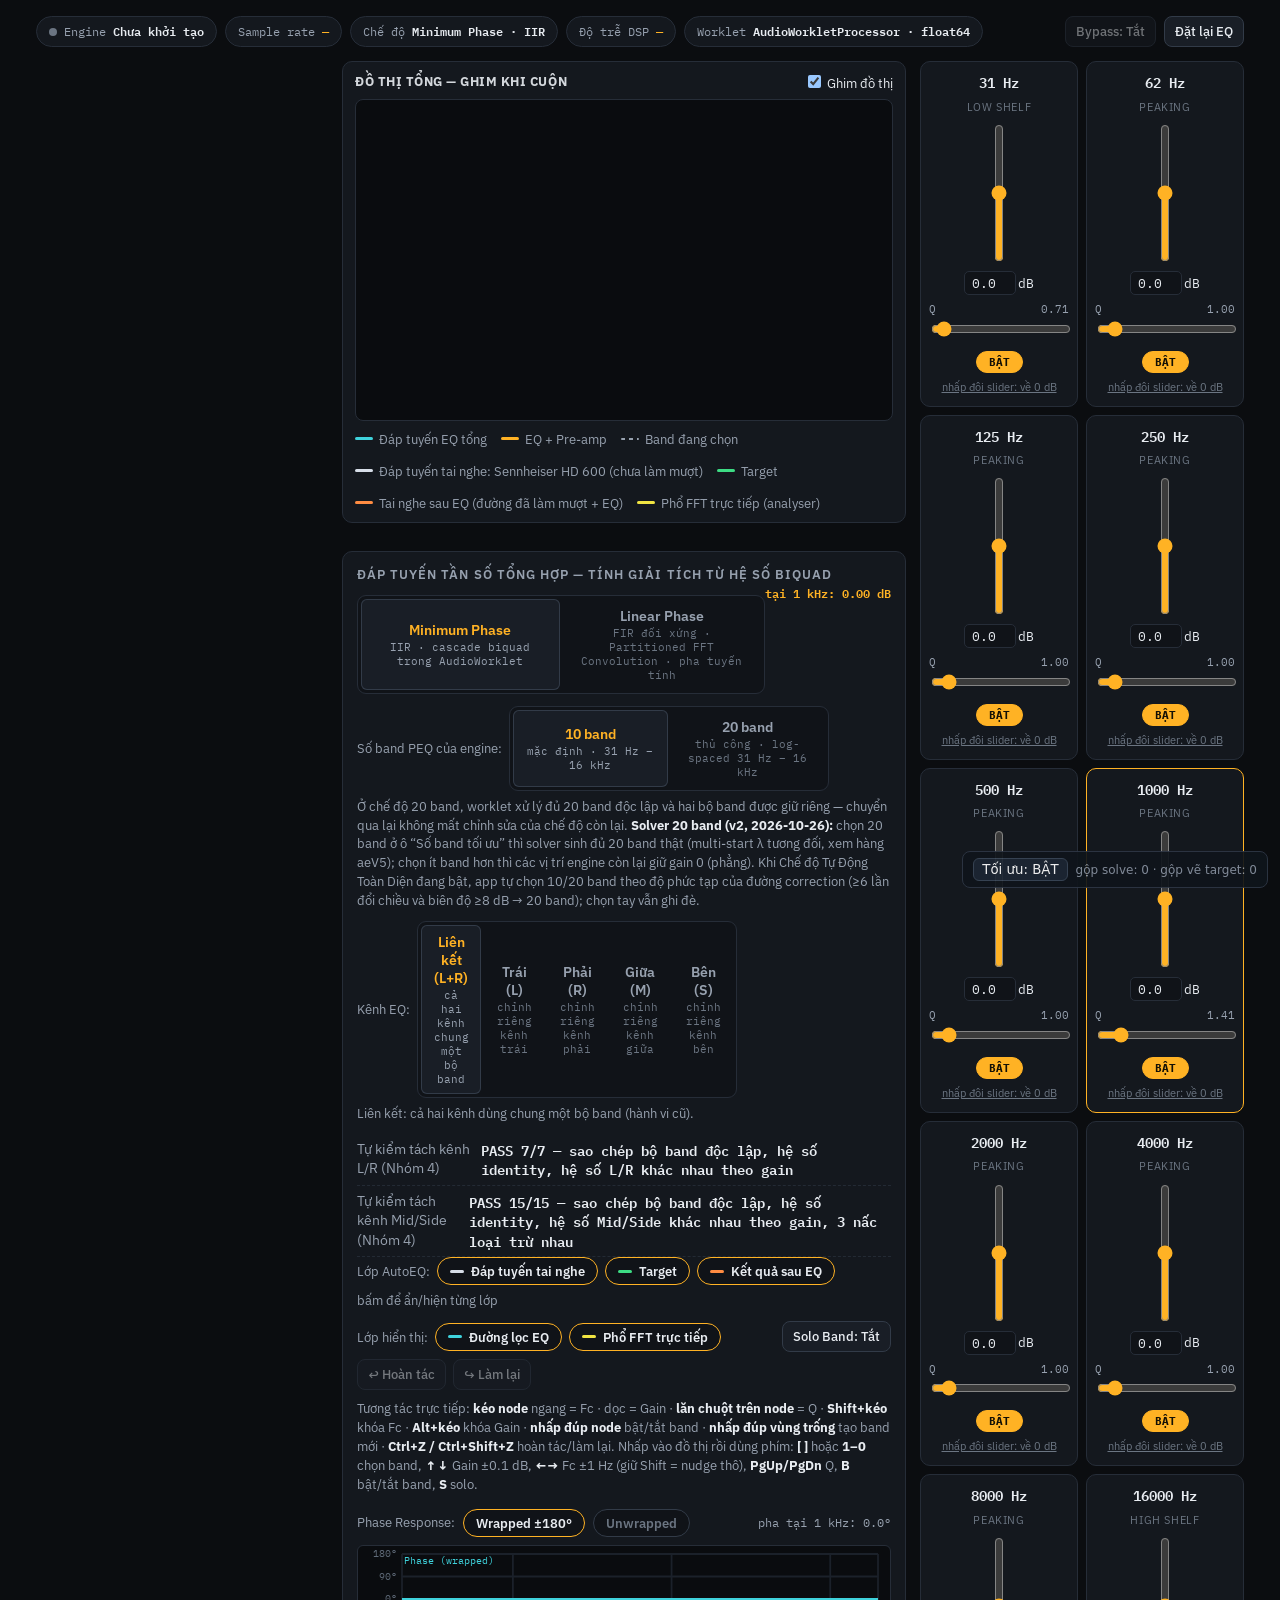
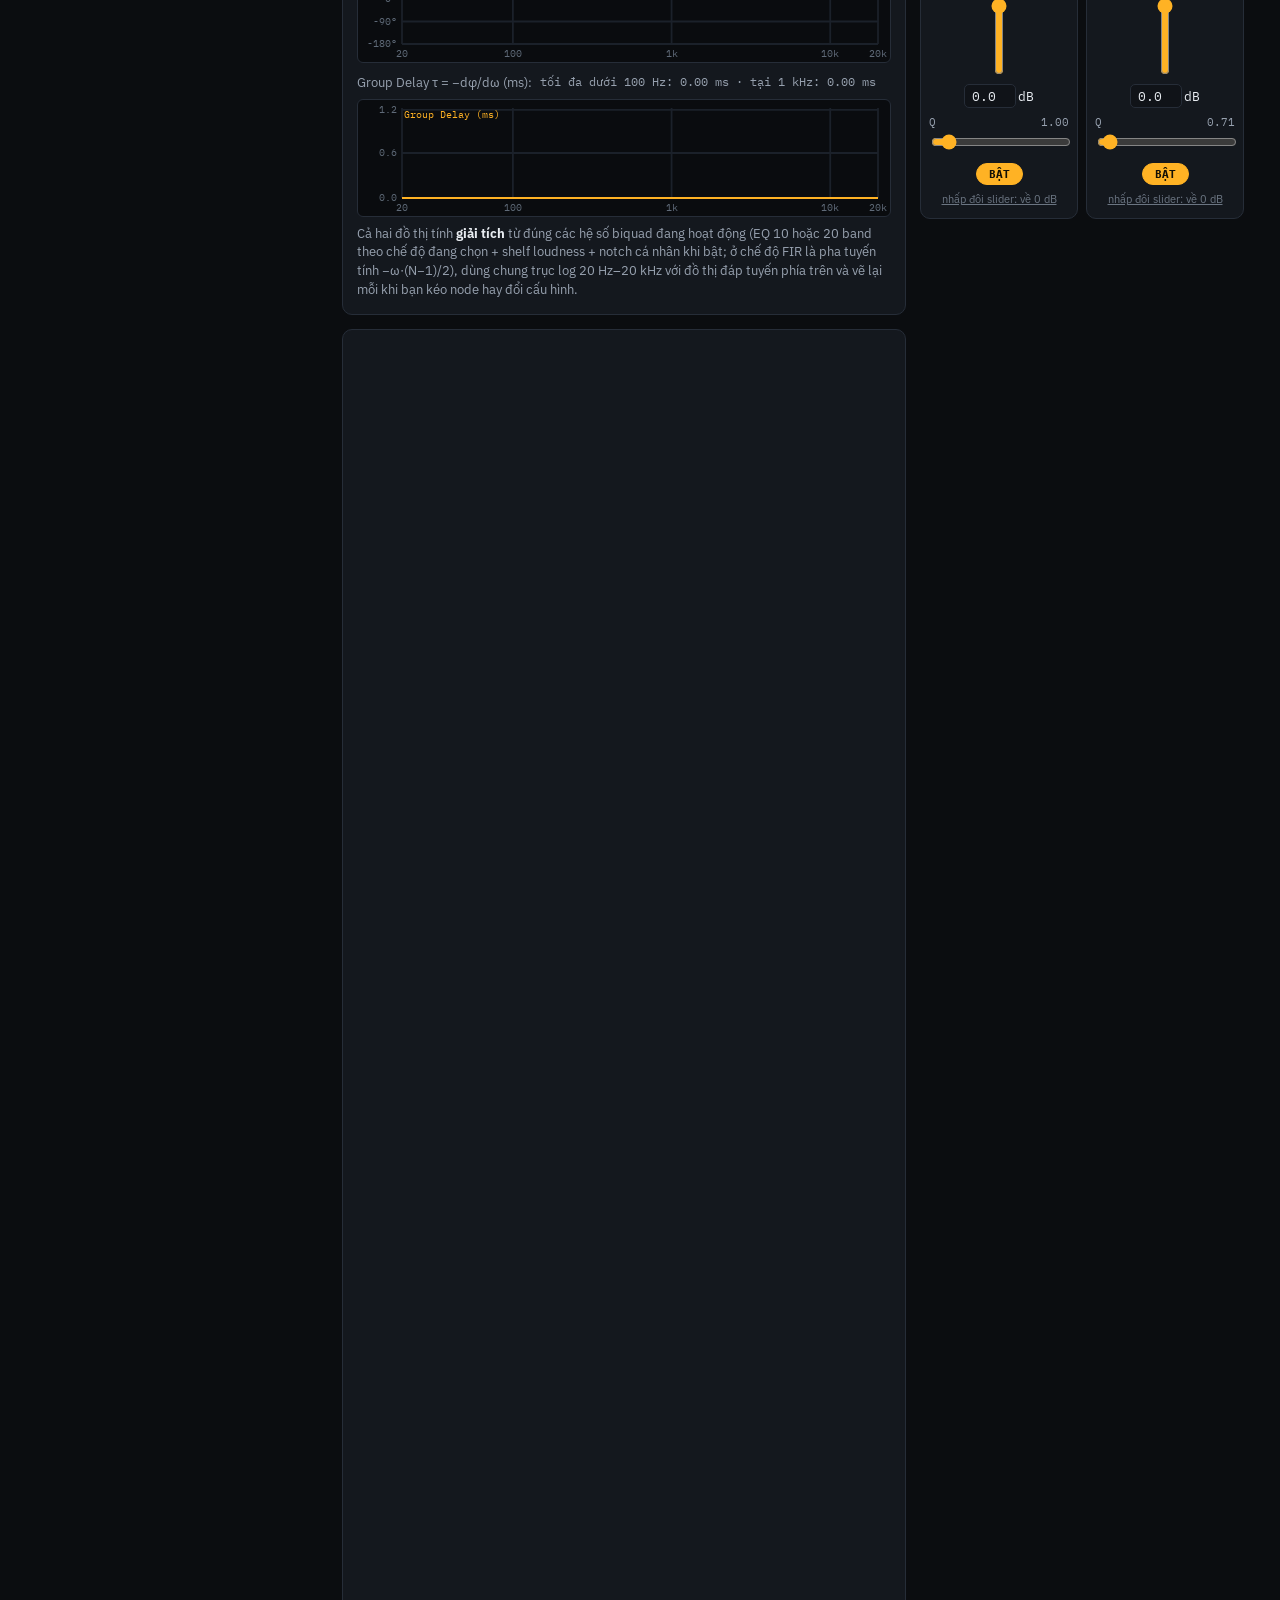
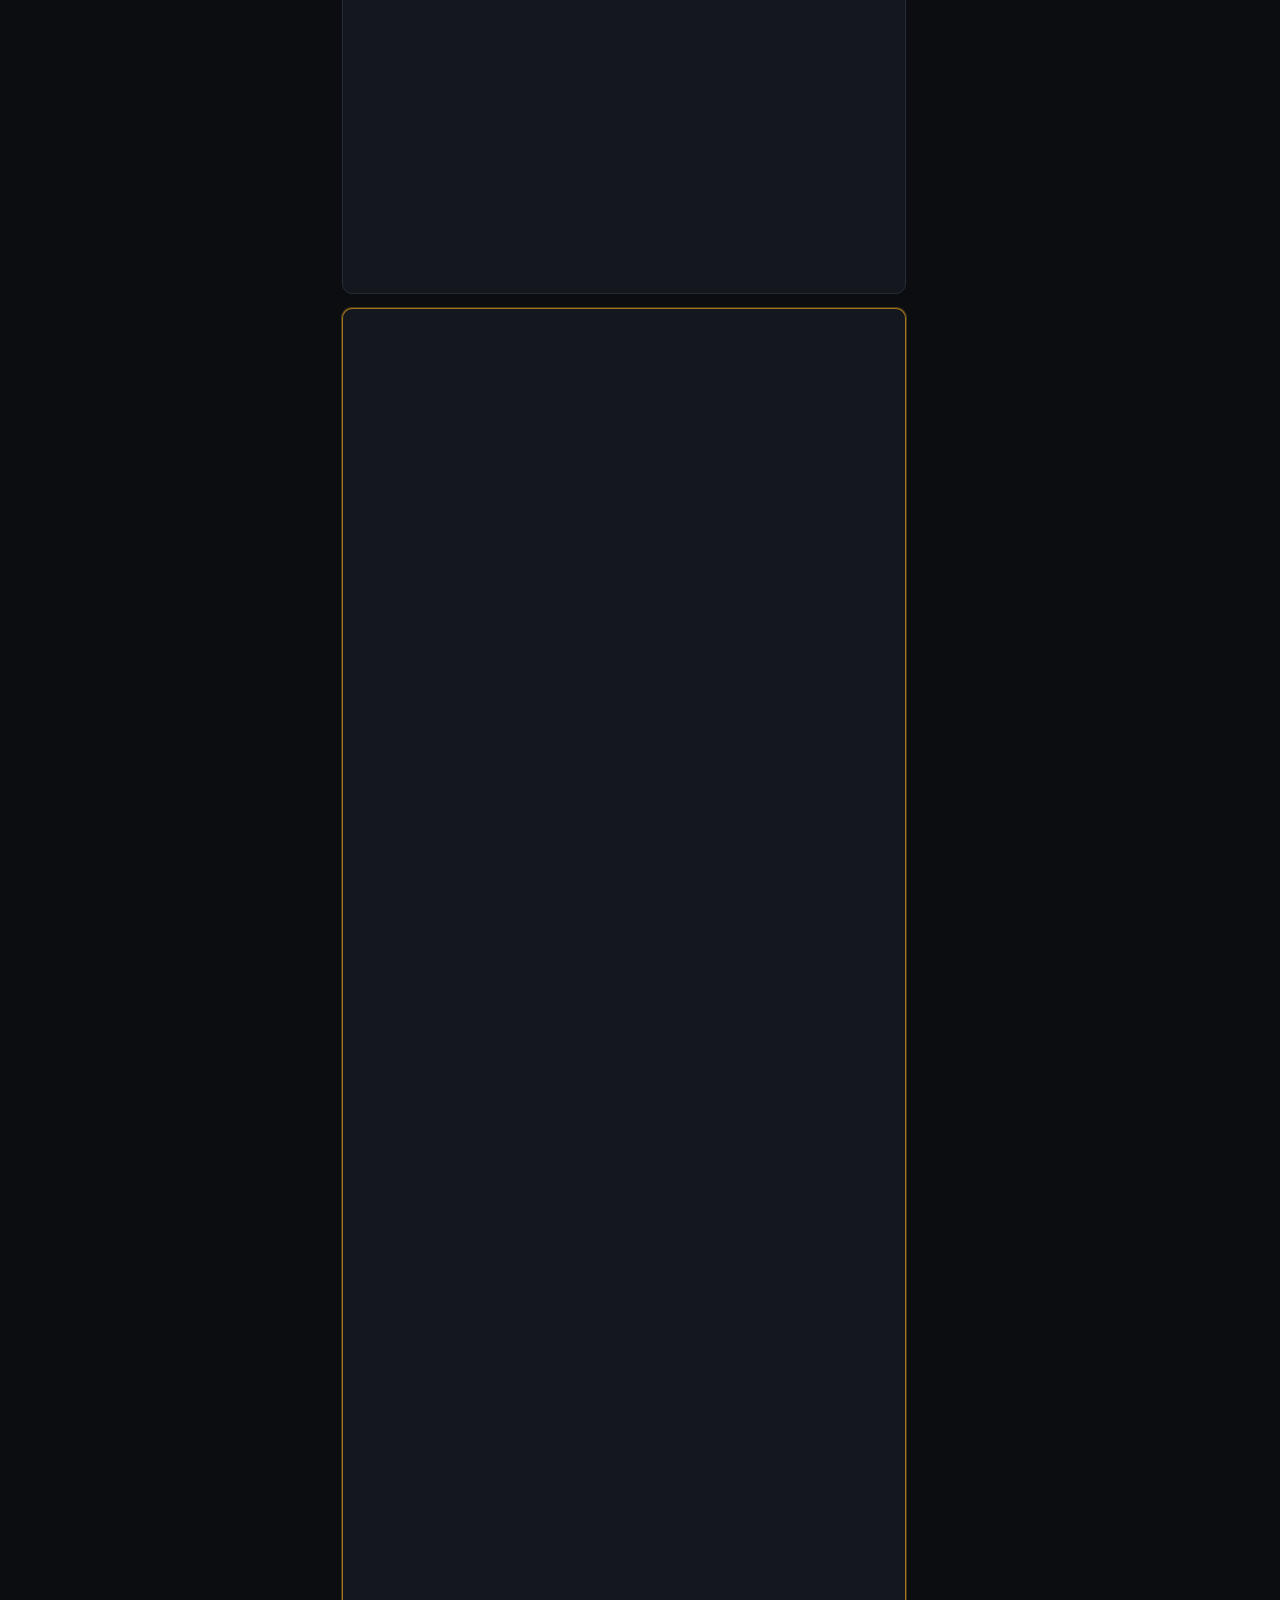
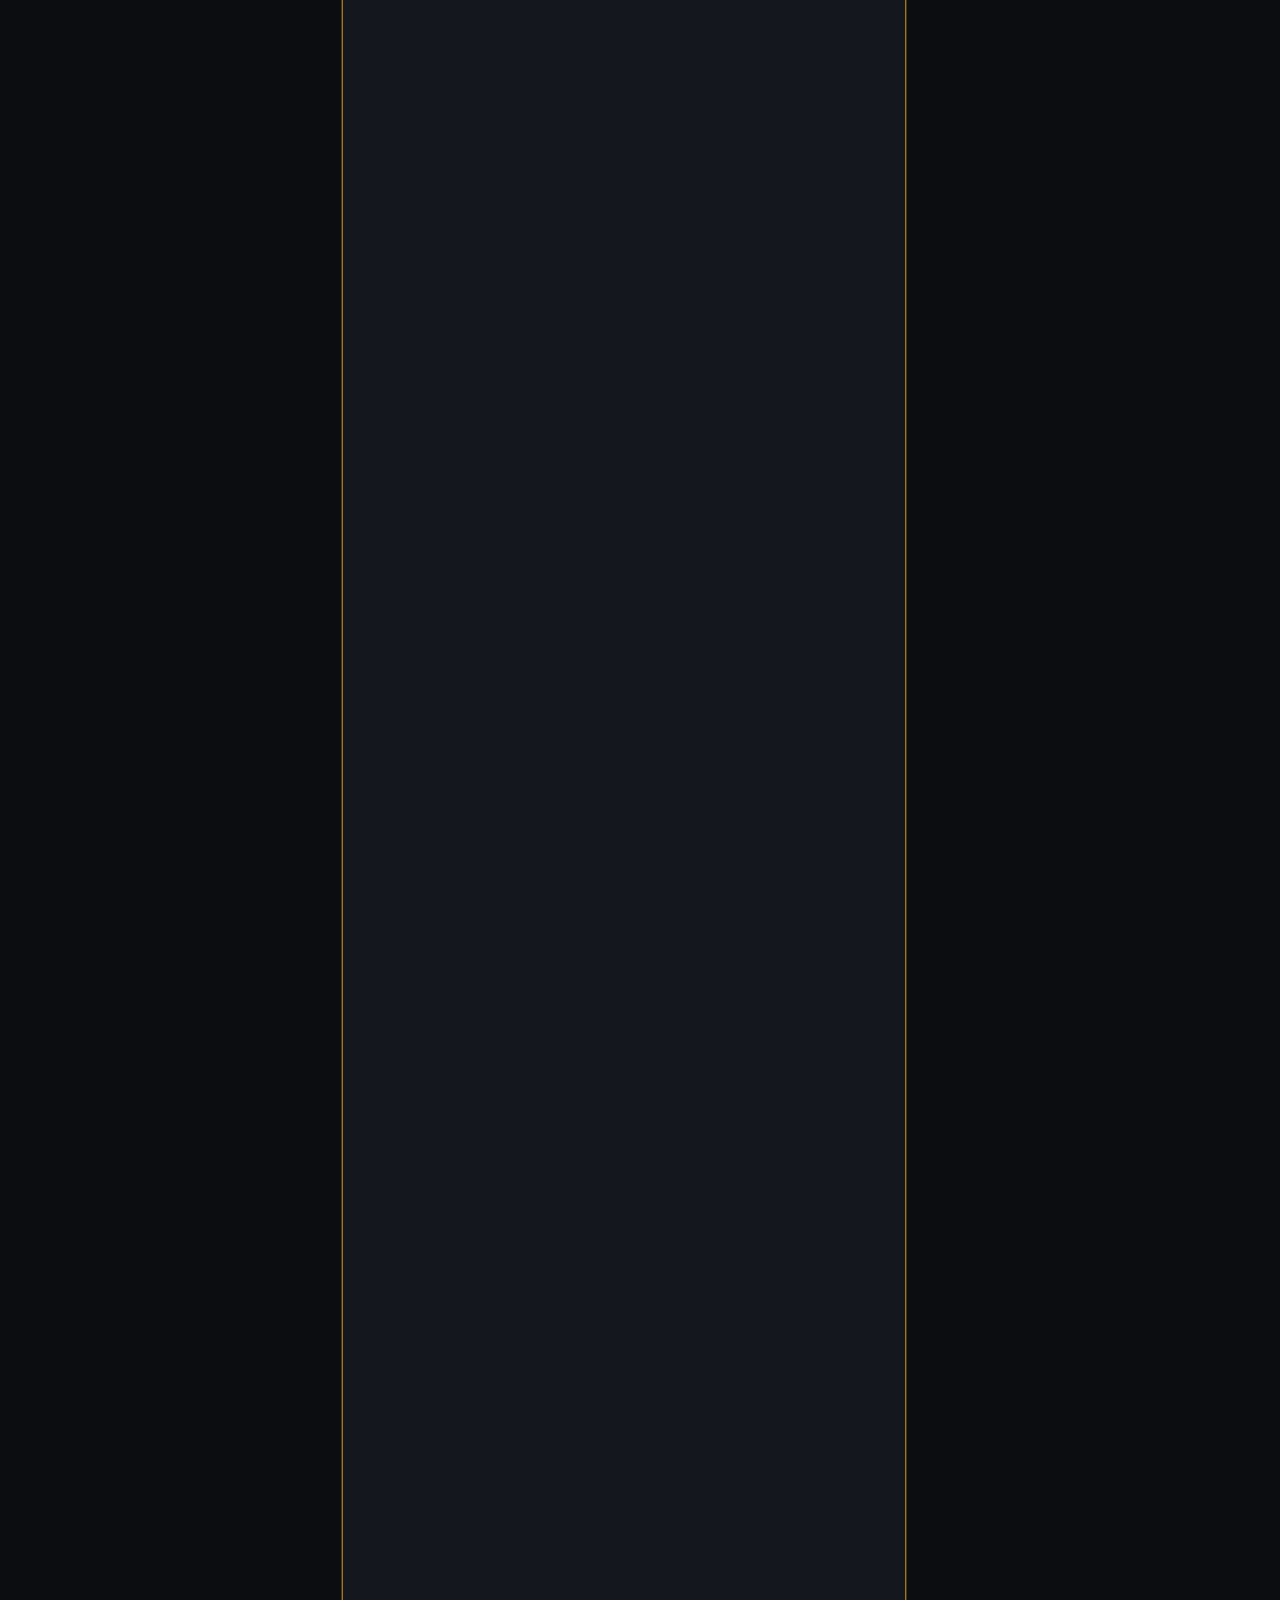
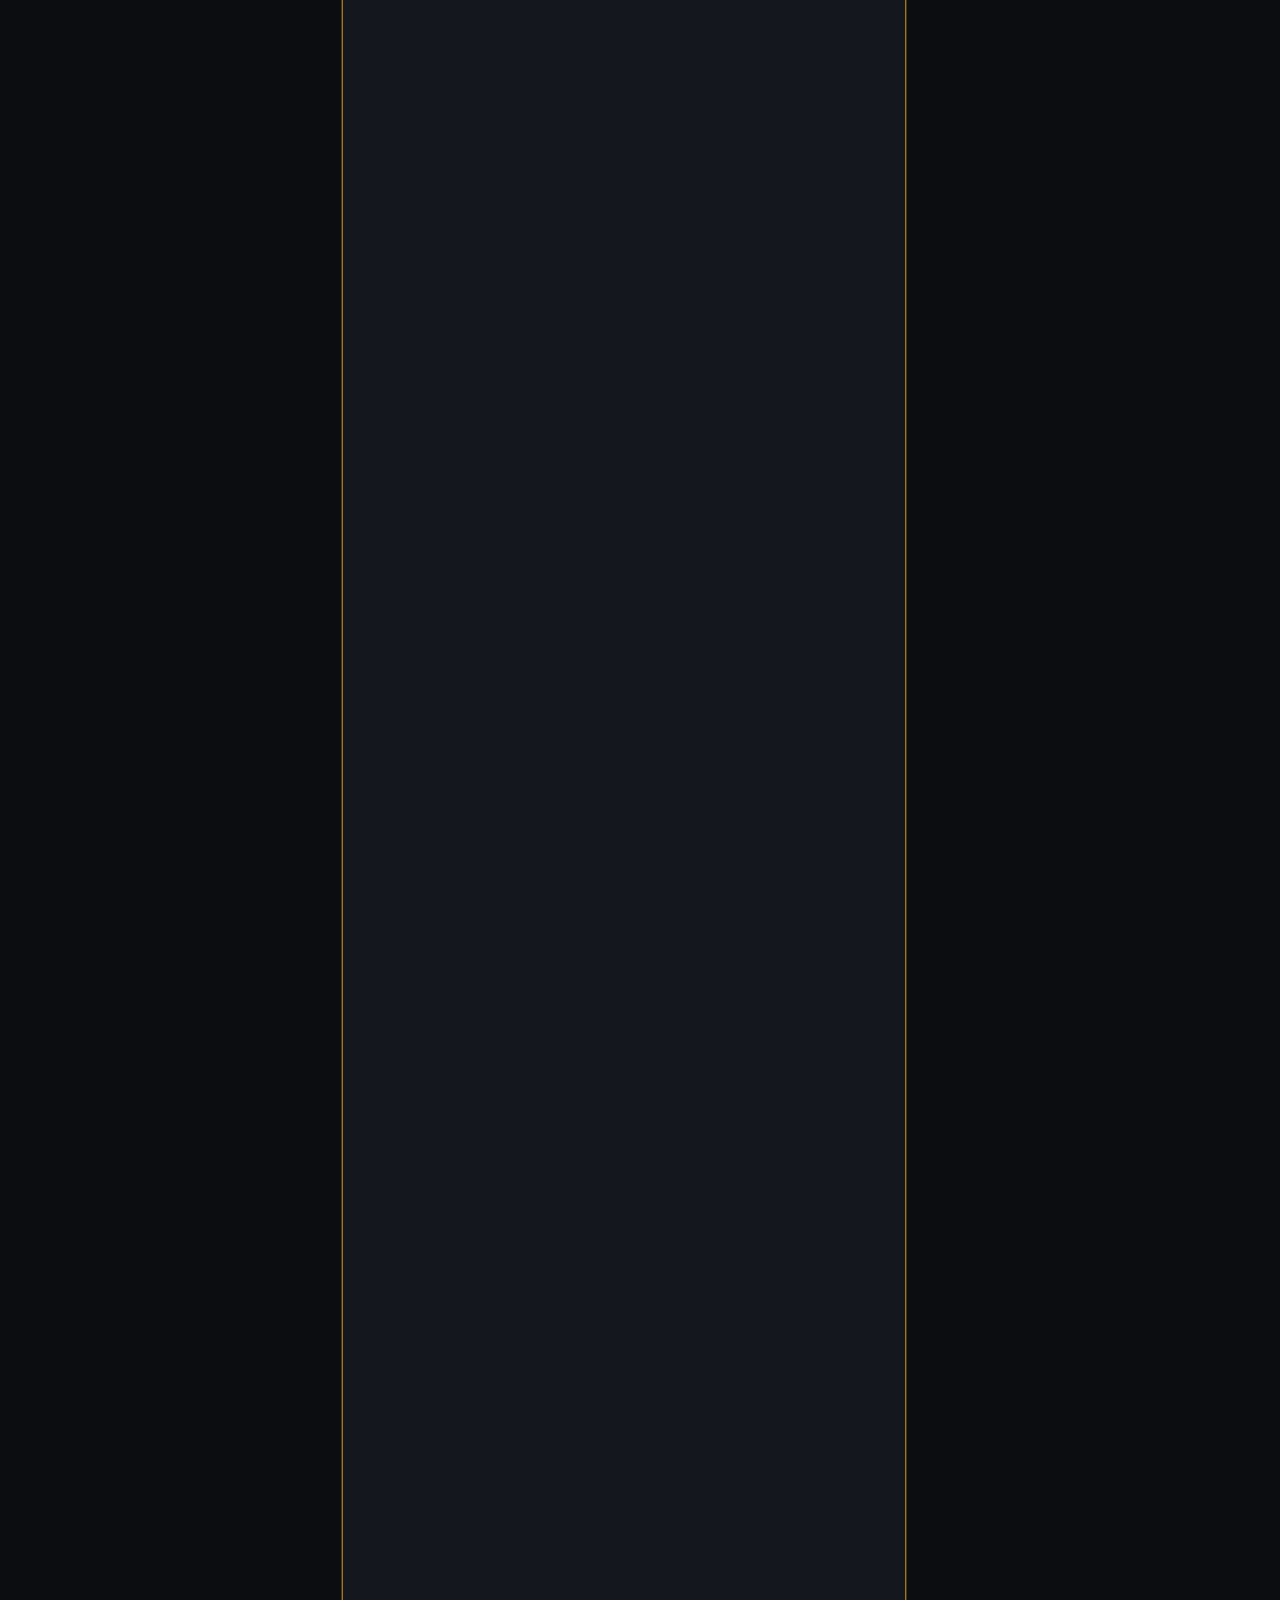
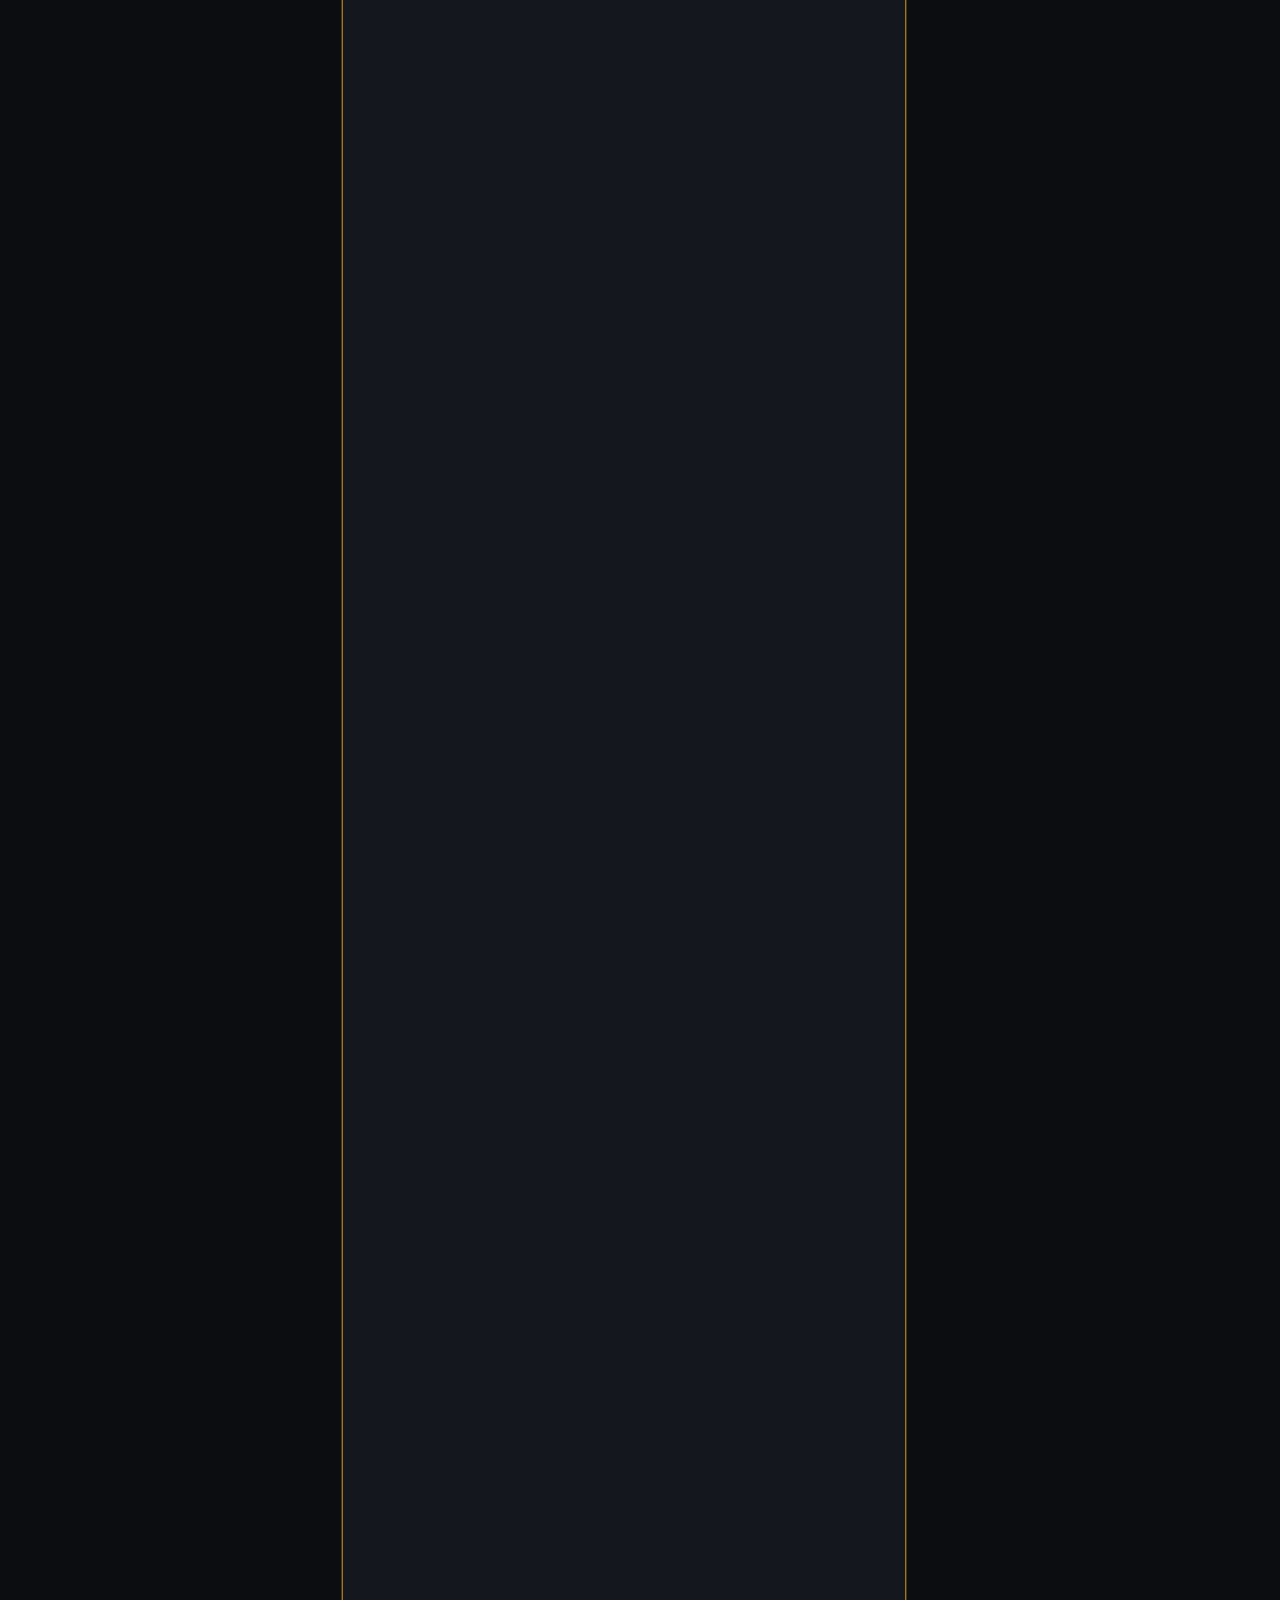
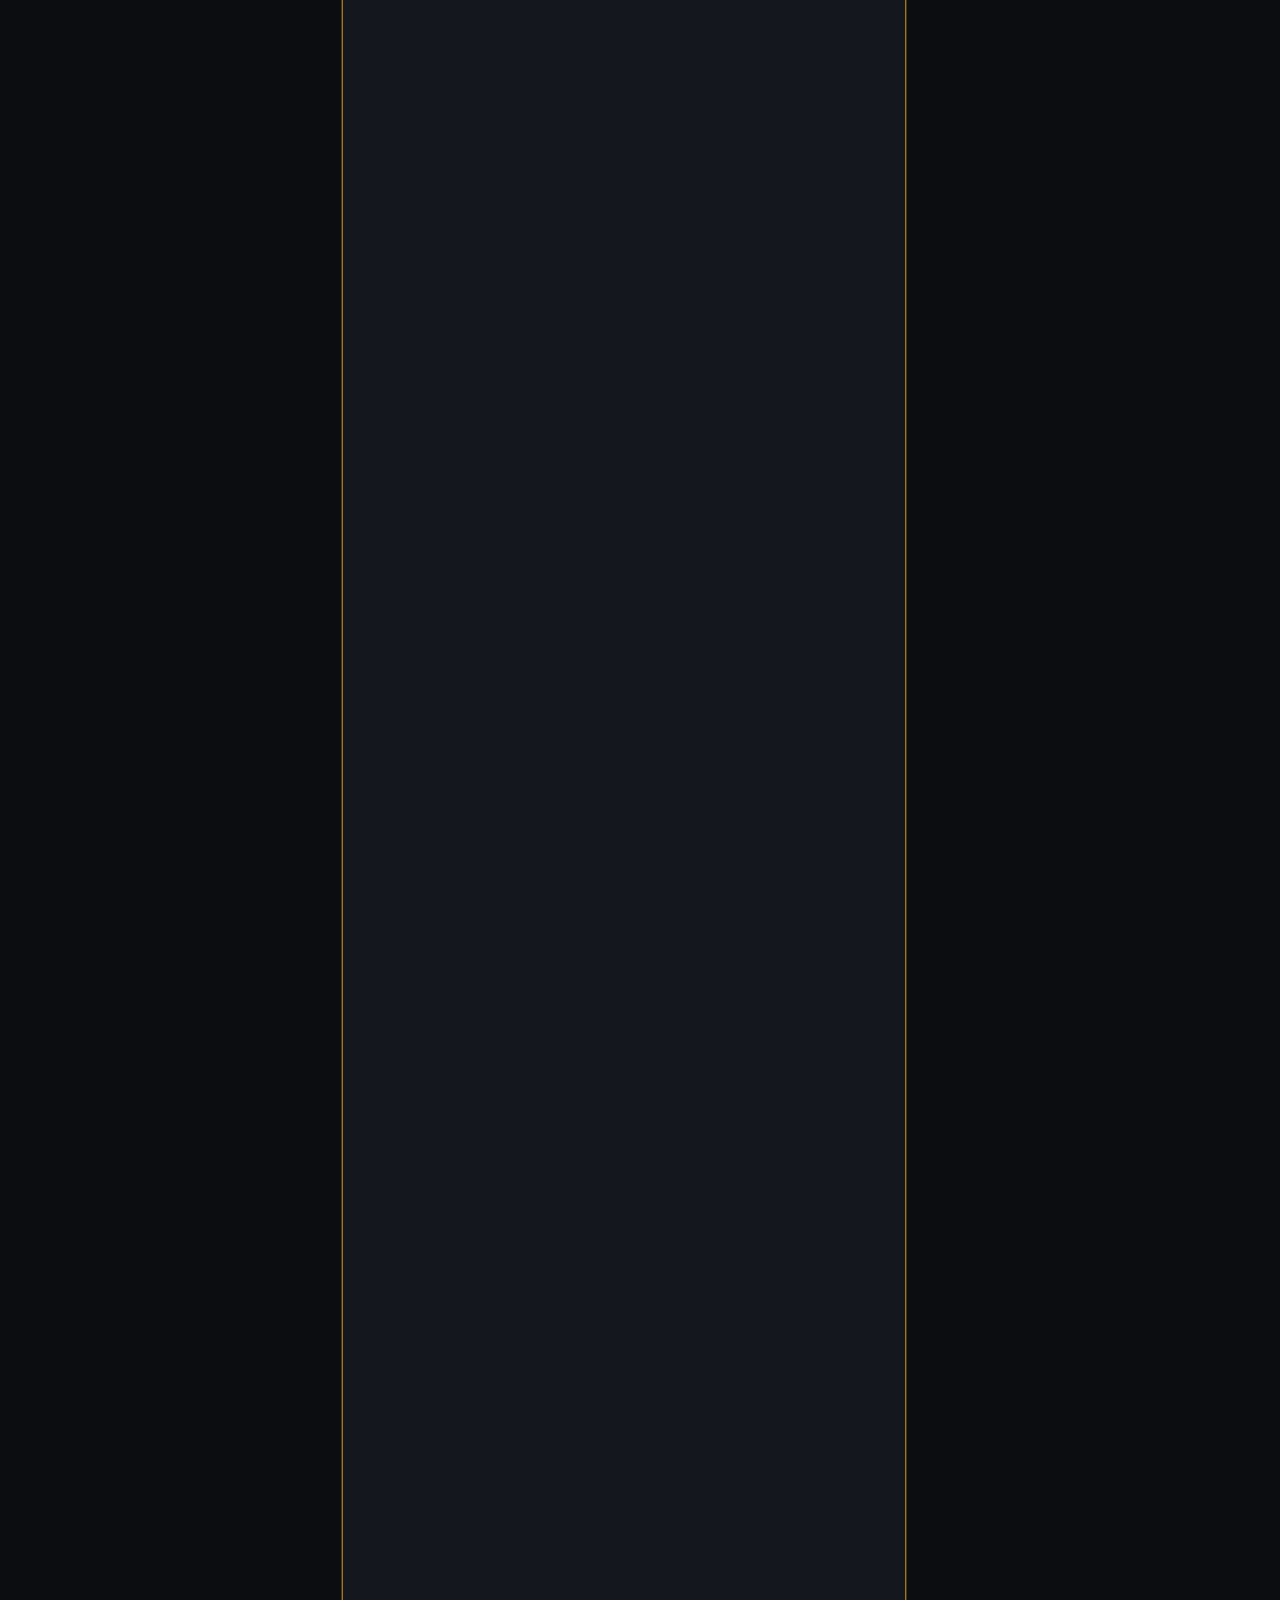
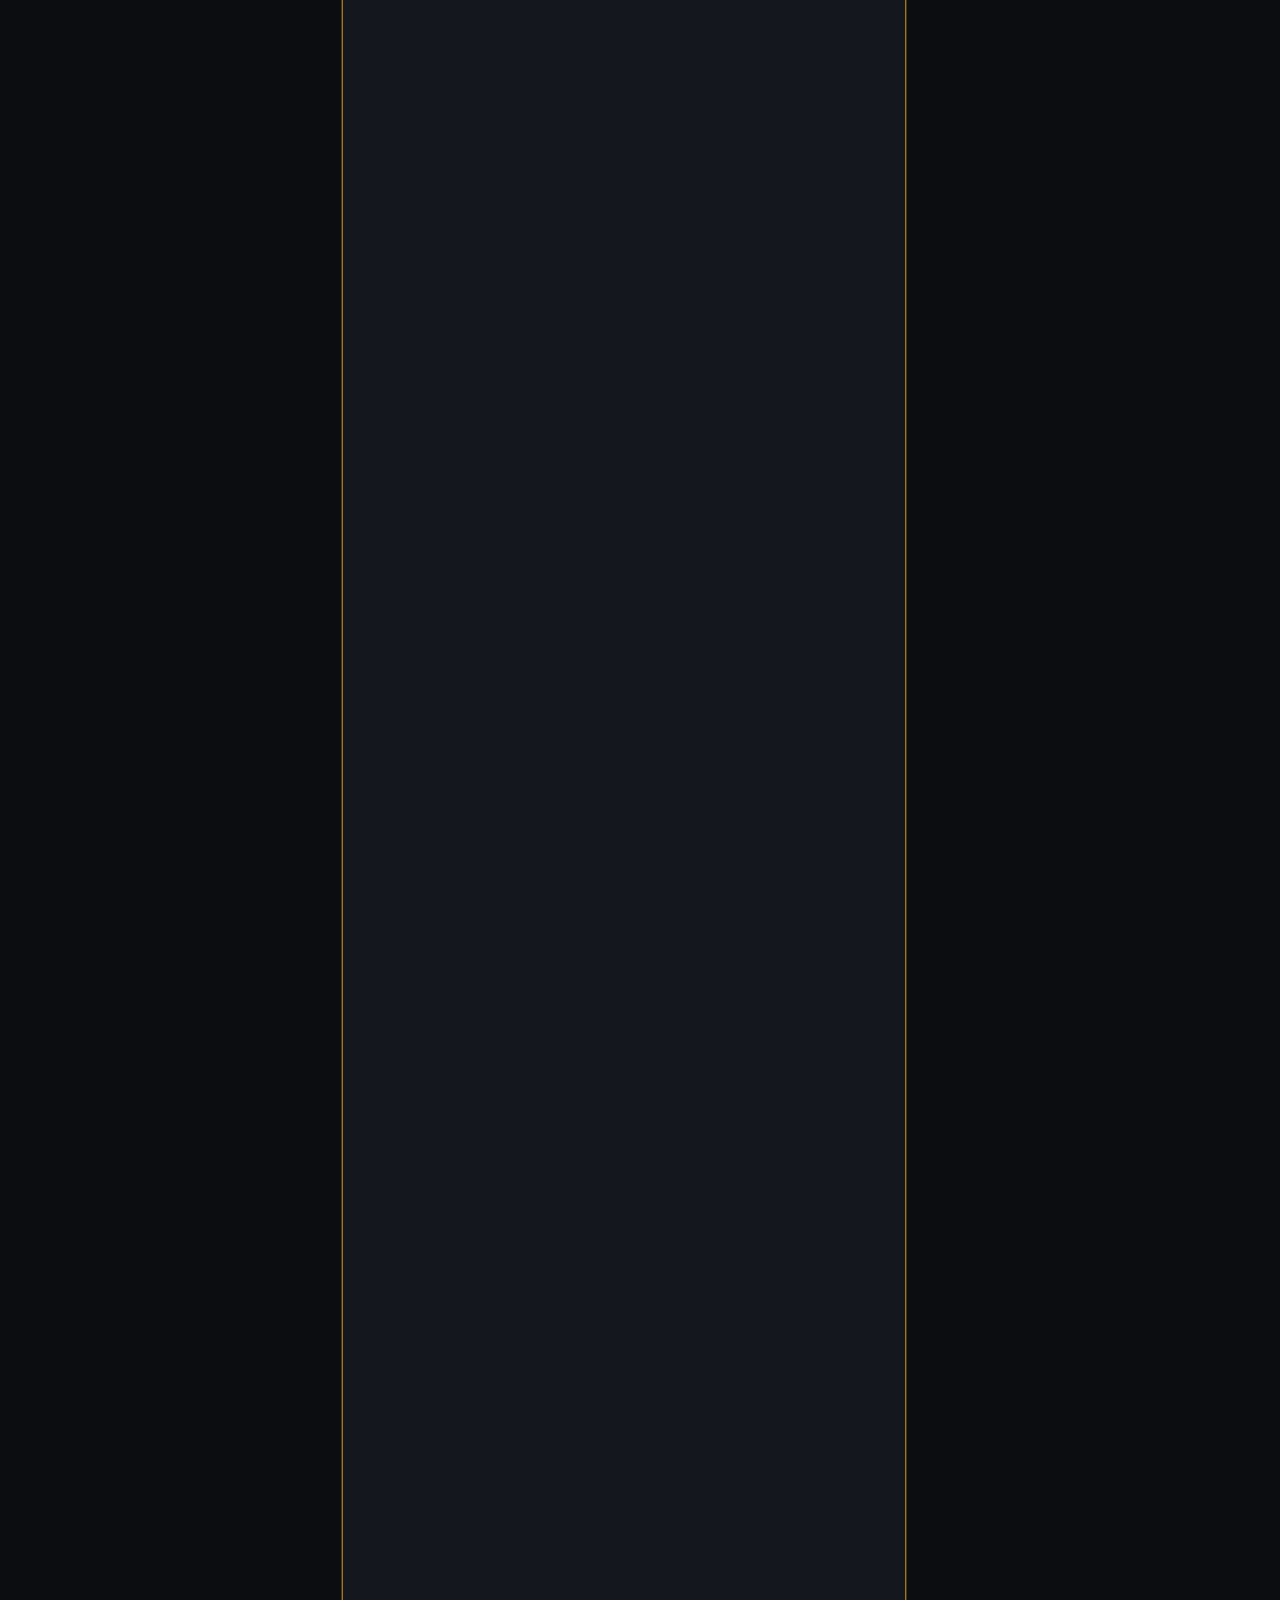
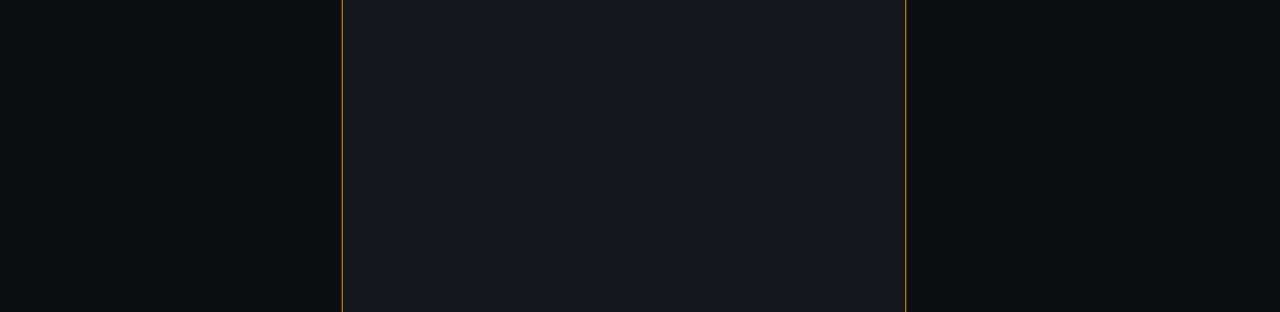
==== index.html @ 51dc4c4a "feat: modularize codebase and add 20-shard 60k AutoEQ GitHub Actions sweep" ====
<!doctype html>
<html lang="vi">
  <head>
    <meta charset="utf-8" />
    <meta name="viewport" content="width=device-width, initial-scale=1, viewport-fit=cover" />
    <meta name="color-scheme" content="dark" />
    <link rel="icon" href="data:," />
    <title>Web AutoEQ — DSP Core</title>
    <link rel="preconnect" href="https://fonts.googleapis.com" />
    <link rel="preconnect" href="https://fonts.gstatic.com" crossorigin />
    <link href="https://fonts.googleapis.com/css2?family=IBM+Plex+Mono:wght@400;500;600&family=IBM+Plex+Sans:wght@400;500;600;700&display=swap" rel="stylesheet" media="print" onload="this.media='all'" />
  <link rel="stylesheet" href="styles/main.css">
  </head>
  <body>
    <div class="wrap">
      <!-- ======= STATUS ======= -->
      <div class="statusbar">
        <span class="pill"><span class="dot" id="dotEngine"></span>Engine <b id="stEngine">Chưa khởi tạo</b></span>
        <span class="pill">Sample rate <b class="val" id="stFs">—</b></span>
        <span class="pill">Chế độ <b id="stMode">Minimum Phase · IIR</b></span>
        <span class="pill">Độ trễ DSP <b class="val" id="stLatency">—</b></span>
        <span class="pill">Worklet <b id="stWorklet">AudioWorkletProcessor · float64</b></span>
        <span class="spacer"></span>
        <button class="btn small danger" id="btnBypass" disabled>Bypass: Tắt</button>
        <button class="btn small" id="btnReset">Đặt lại EQ</button>
      </div>

      <div class="err" id="errBox"></div>

      <div class="grid">
        <div>
          <!-- ======= TRANSPORT ======= -->
          <div class="panel" id="tpPanel">
            <h2>Nguồn phát <span class="r" id="srcKind">chưa có nguồn</span></h2>
            <div class="transport">
              <button class="btn primary" id="btnPlay" disabled>▶ Phát</button>
              <input type="file" id="fileInput" class="fileinput" accept="audio/*" multiple aria-label="Tải file audio từ máy" />
              <button class="btn" id="btnDemo" >Tín hiệu demo: Pink noise</button>
              <button class="btn" id="btnSweep">Quét sin 20 Hz – 20 kHz</button>
            </div>
            <div class="trackname" id="trackName">Chưa chọn file. Bạn có thể tải file audio từ máy, hoặc dùng tín hiệu demo tích hợp để nghe EQ ngay.</div>
            <div class="progwrap">
              <span id="tCur">0:00</span>
              <input type="range" id="seek" min="0" max="1000" value="0" />
              <span id="tDur">0:00</span>
              <span class="volwrap"><span>Âm lượng</span>
              <input type="range" id="vol" min="0" max="100" value="85" /></span>
            </div>
            <div style="display:flex;flex-wrap:wrap;gap:8px;margin-top:10px;align-items:center">
              <button class="btn small" id="tpPrev">⏮ Bài trước</button>
              <button class="btn small" id="tpNext">⏭ Bài tiếp</button>
              <button class="btn small" id="tpSetA">Đặt điểm A</button>
              <button class="btn small" id="tpSetB">Đặt điểm B</button>
              <button class="btn small tog" id="tpLoop">Loop A–B: Tắt</button>
              <button class="btn small" id="tpClearAB">Xoá A–B</button>
              <span id="tpABInfo" style="font-family:var(--mono);font-size:12px;color:var(--mut)">A–B: chưa đặt</span>
            </div>
            <div id="tpList" style="display:flex;flex-wrap:wrap;gap:6px;margin-top:8px"></div>
            <div class="kv" style="margin-top:6px"><span>Định dạng / nguồn giải mã</span><b id="tpInfo">—</b></div>
            <div class="kv"><span>Tự kiểm Transport (Nhóm 3)</span><b id="tpCheck">—</b></div>
            <div style="display:flex;flex-wrap:wrap;gap:8px;margin-top:10px;align-items:center">
              <button class="btn small" id="sysAudioBtn">🎧 Âm thanh hệ thống (getDisplayMedia)</button>
            </div>
            <div class="kv" style="margin-top:6px"><span>Nguồn hệ thống (getDisplayMedia)</span><b id="sysInfo">Chưa kết nối.</b></div>
            <p class="note" style="margin:6px 0 0">Âm thanh hệ thống (Nhóm 3): bấm nút rồi chọn tab/cửa sổ/màn hình và tick “Chia sẻ âm thanh” trong hộp thoại của trình duyệt — âm thanh đó sẽ chạy qua đúng engine DSP (inputBus → worklet) như file nhạc. Video của luồng chia sẻ không hiển thị và không dùng cho DSP. Giới hạn trung thực: khả năng lấy âm thanh hệ thống tuỳ trình duyệt/hệ điều hành (Chrome trên máy tính hỗ trợ tốt nhất; Safari/Firefox hạn chế hơn, có thể chỉ lấy được âm thanh của tab); một số nội dung được bảo vệ có thể không chia sẻ được âm thanh; dừng chia sẻ từ nút của trình duyệt cũng tự ngắt nguồn trong app.</p>
            <div style="display:flex;flex-wrap:wrap;gap:8px;margin-top:10px;align-items:center">
              <button class="btn small" id="micBtn">🎤 Đo đáp tuyến bằng Microphone (Sine Sweep)</button>
              <button class="btn small" id="micClearBtn">Xoá kết quả đo</button>
            </div>
            <div class="kv" style="margin-top:6px"><span>Đo bằng microphone</span><b id="micInfo">Chưa đo.</b></div>
            <div class="kv"><span>Kết quả đo (tương đối 1 kHz)</span><b id="micResult">—</b></div>
            <div class="kv"><span>Tự kiểm đo microphone (Nhóm 3)</span><b id="micCheck">—</b></div>
            <p class="note" style="margin:6px 0 0">Đo đáp tuyến thật (Nhóm 3): app phát sweep logarit 20 Hz → 20 kHz trong 8 giây <b>thẳng ra loa (không qua EQ)</b> và đồng thời thu bằng microphone (đã yêu cầu tắt echo/noise/auto-gain của trình duyệt) để bắt đáp tuyến tại các tần số chuẩn; kết quả hiển thị theo dB tương đối 1 kHz vì gain tuyệt đối của microphone không biết được. Đây là phép đo âm học qua loa + phòng + microphone, không phải đáp tuyến tai nghe thuần — muốn đo tai nghe, đặt microphone đo sát củ loa hoặc dùng coupler. Kết quả không tự áp vào EQ (đo lường không tự thay đổi âm thanh của bạn); kết quả được lưu ở máy này và tự hiện lại khi mở app. Giới hạn trung thực: trình duyệt có thể vẫn xử lý tiếng (echo/noise) dù đã yêu cầu tắt; độ chính xác phụ thuộc microphone, vị trí đặt mic và tiếng ồn phòng.</p>
            <div style="display:flex;flex-wrap:wrap;gap:8px;margin-top:10px;align-items:center">
              <button class="btn small" id="hwUsbBtn">🔌 Kết nối DAC/DSP (WebUSB)</button>
              <button class="btn small" id="hwSerBtn">🔌 Kết nối (WebSerial)</button>
              <button class="btn small" id="hwHidBtn">🔌 Kết nối (WebHID)</button>
              <button class="btn small" id="hwSimBtn">🧪 Thiết bị mô phỏng</button>
              <button class="btn small" id="hwSendBtn">⬆ Gửi EQ hiện tại xuống thiết bị</button>
              <button class="btn small" id="hwDiscBtn">Ngắt kết nối</button>
            </div>
            <div class="kv" style="margin-top:6px"><span>Đồng bộ phần cứng</span><b id="hwInfo">Chưa kết nối.</b></div>
            <div class="kv"><span>Tự kiểm giao thức phần cứng (Nhóm 3)</span><b id="hwCheck">—</b></div>
            <p class="note" style="margin:6px 0 0">Đồng bộ phần cứng (Nhóm 3): app dựng khung nhị phân từ đúng dải band đang chạy (tần số, gain, Q, loại, bật/tắt) rồi gửi qua WebUSB / WebSerial / WebHID tuỳ thiết bị bạn chọn; trước khi gửi, khung luôn được parse-back để kiểm checksum. Gửi xuống phần cứng là thao tác <b>chỉ làm khi bạn bấm tay</b> — app không bao giờ tự gửi mỗi khi bạn chỉnh EQ (ghi đè phần cứng là việc không nên tự động). Thiết bị mô phỏng chỉ kiểm tra khung giao thức, không gửi ra phần cứng thật. Giới hạn trung thực: endpoint USB, baudrate Serial và kích thước report HID phụ thuộc đúng thiết bị bạn cắm (app tự tìm endpoint OUT đầu tiên của USB, Serial dùng 115200 baud, HID gửi report 0 và có thể bị từ chối nếu khung dài hơn giới hạn report của thiết bị); phần gửi qua phần cứng thật chỉ kiểm chứng được khi có thiết bị thật, phần giao thức đã kiểm chứng bằng parse-back và thiết bị mô phỏng.</p>
            <p class="note" style="margin:6px 0 0">Mới (Nhóm 3): chọn nhiều file hoặc kéo-thả nhiều file audio (FLAC/WAV/MP3/AAC/OGG) vào panel này để thành playlist. File được giải mã bằng decodeAudioData của trình duyệt thành AudioBuffer rồi phát qua đúng engine DSP (cho phép seek chính xác và Loop A–B bằng loopStart/loopEnd); nếu trình duyệt không giải mã được định dạng đó, app tự rơi về đường phát &lt;audio&gt; cũ (seek bằng currentTime, Loop A–B bằng tua lại khi tới B) thay vì báo lỗi. Hết một bài, app tự chuyển bài tiếp theo (trừ khi Loop A–B đang bật); bấm chọn bài trong danh sách luôn ghi đè việc tự chuyển. Giới hạn trung thực: khả năng giải mã FLAC bằng decodeAudioData tuỳ trình duyệt — Chrome giải mã được, trình duyệt không hỗ trợ sẽ dùng đường &lt;audio&gt; và vẫn phát được nếu nó phát được FLAC.</p>
            <audio id="audioEl" preload="auto" style="display:none"></audio>
          </div>

          <!-- ======= SPECTROGRAM / RTA (Nhóm 4) ======= -->
          <div class="panel" style="margin-top:14px" id="specPanel">
            <h2>Spectrogram / RTA 1/24-octave thời gian thực <span class="r" id="specState">Đang tắt</span></h2>
            <div style="display:flex;flex-wrap:wrap;gap:8px;align-items:center">
              <button class="btn small" id="specToggle">Bật Spectrogram</button>
              <button class="btn small" id="specModeBtn">Chế độ: Spectrogram</button>
              <button class="btn small" id="specClearBtn">Xoá màn hình</button>
            </div>
            <canvas id="specCanvas" width="900" height="260" style="display:block;width:100%;height:240px;background:#0a0c0f;border:1px solid var(--line);border-radius:6px;margin-top:8px"></canvas>
            <div class="kv" style="margin-top:6px"><span>Chế độ / dải tần</span><b id="specInfo">—</b></div>
            <div class="kv"><span>Tự kiểm Spectrogram/RTA (Nhóm 4)</span><b id="specCheck">—</b></div>
            <p class="note" style="margin:6px 0 0">Spectrogram/RTA (Nhóm 4): đọc phổ trực tiếp từ analyser của engine (FFT 2048) theo trục tần logarit 20 Hz – 20 kHz. Spectrogram cuộn trái 1 cột/khung, màu theo dB (−90…0 dB); RTA vẽ 239 band 1/24-octave (trung bình công suất tuyến tính trong band rồi đổi ra dB). Chỉ vẽ khi bạn bật nút này (tắt là dừng vòng vẽ, không tốn CPU nền); cần engine đang chạy mới có tín hiệu trực tiếp — khi chưa phát, màn hình chỉ phản ánh phổ nền của analyser. Giới hạn trung thực: độ phân giải tần thực tế bị giới hạn bởi FFT 2048 của analyser (bin ≈ 23 Hz ở 48 kHz) nên các band 1/24-octave ở tần thấp gộp nhiều band trên cùng vài bin; đây là hiển thị phổ trực tiếp, không phải phép đo đáp tuyến đã hiệu chuẩn.</p>
          </div>

          <!-- ======= CHẾ ĐỘ TỰ ĐỘNG TOÀN DIỆN ======= -->
          <div class="panel" id="autoPanel" style="margin-top:14px">
            <h2>Chế độ Tự Động Toàn Diện <span class="r" id="autoState">ĐANG BẬT (mặc định)</span></h2>
            <button class="btn small tog on" id="autoToggle">Tắt chế độ tự động</button>
            <p class="note" style="margin:8px 0 0">Khi bật (mặc định khi mở app), app tự động hoá mọi tuỳ chỉnh tính được từ dữ liệu sẵn có: (1) tự chọn số band engine 10/20 theo độ phức tạp của đường correction — 20 band khi có từ 6 lần đổi chiều trở lên và biên độ đỉnh–đỉnh từ 8 dB trở lên, còn lại 10 band; (2) tự chạy solver AutoEQ và áp kết quả ngay khi đổi tai nghe hoặc target; (3) tự đặt pre-amp theo luật Giai đoạn 1; (4) tự bù loudness theo mức âm lượng hiện tại (ước lượng từ thanh âm lượng: 100% = mức tham chiếu, mỗi −10% ≈ −3 phon — chỉ là ước lượng, không phải đo SPL thật); (5) tự bật Dynamic EQ cho band có boost lớn (≥ +6 dB) và cấu hình lại các band Dynamic EQ đang bật có |gain| ≥ 2 dB mà bạn chưa chỉnh tay; (6) tự bật true-peak limiter ở trần −1.0 dBTP; (7) tự lưu trạng thái vào localStorage của trình duyệt và khôi phục khi mở lại. Chỉnh tay bất cứ lúc nào cũng ghi đè kết quả tự động cho mục đó; tắt chế độ này bất cứ lúc nào cũng được. Không tự động: chọn target, tilt/bass theo gu nghe, và đáp án test mù vẫn hoàn toàn thủ công. Solver 20 band (v2, 2026-10-26): ở engine 20 band, chế độ này tự đồng bộ số band solver thành 20 và solver sinh đủ 20 band thật bằng multi-start có phạt gain (xem hàng kiểm chứng aeV5 ở panel Prompt 2).</p>
            <div class="kv"><span>Lần tự động gần nhất</span><b id="autoLast">—</b></div>
            <div class="kv"><span>Số band tự chọn</span><b id="autoBandInfo">—</b></div>
            <div class="kv"><span>Đang giữ theo tay</span><b id="autoManualInfo">—</b></div>
            <div class="kv"><span>Trạng thái đã lưu</span><b id="autoSavedInfo">—</b></div>
            <div class="kv"><span>Tự kiểm mô-đun Auto</span><b id="autoCheck">—</b></div>
          </div>

          <!-- ======= LIỀU NGHE TRONG TUẦN ======= -->
          <div class="panel" id="dosePanel" style="margin-top:14px">
            <h2>Liều nghe trong tuần <span class="r" id="doseState">ĐANG BẬT (mặc định)</span></h2>
            <button class="btn small tog on" id="doseToggle">Tắt đồng hồ liều</button>
            <button class="btn small" id="doseReenable">Bật lại giảm nhẹ tự động</button>
            <button class="btn small" id="doseResetWeek">Đặt lại liều tuần này</button>
            <p class="note" style="margin:8px 0 0">Đồng hồ này cộng dồn <b>ước lượng liều nghe</b> từ mức phát của app: liều % = tổng (số giờ nghe ở mức L) × 2^((L−80)/3) ÷ 40 giờ × 100, với mốc so sánh tuần là <b>80 dB trong 40 giờ/tuần</b> và hệ số trao đổi 3 dB. Mức L chỉ lấy từ ước lượng mức nghe theo vị trí thanh âm lượng mà Chế độ Tự Động Toàn Diện đã dùng (100% = mức tham chiếu, mỗi −10% ≈ −3 phon) — <b>đây là ước lượng từ mức phát, không phải đo SPL thật</b>; con số 80 dB/40 giờ chỉ là <b>mốc so sánh theo tuần</b> và đồng hồ này <b>không phải đánh giá y tế</b>. App <b>không ghi lại nội dung âm thanh</b> — chỉ cộng mức phát ước lượng nhân thời gian đang phát thật. Khi liều đạt từ 80% mốc, app giảm nhẹ âm lượng tối đa −3 dB ở 100% (tăng tuyến tính theo liều, không bao giờ dừng phát); bất kỳ lần chỉnh thanh âm lượng bằng tay nào cũng huỷ ngay phần giảm nhẹ đó và giữ mức của bạn, cho tới khi bạn bấm “Bật lại giảm nhẹ tự động” hoặc sang tuần mới. Liều lưu ở localStorage theo tuần ISO, chỉ ở máy này, và tự về 0 khi sang tuần mới. Đồng hồ chạy tự động theo mặc định; chỉ bật/tắt đồng hồ và bật lại giảm nhẹ là thao tác tay.</p>
            <div class="kv"><span>Liều tích luỹ tuần này</span><b id="doseFigure">—</b></div>
            <div style="height:10px;background:#0a0c0f;border:1px solid var(--line);border-radius:5px;overflow:hidden;margin:4px 0 2px"><div id="doseBar" style="height:100%;width:0%;background:var(--amber, #d99a26)"></div></div>
            <div class="kv"><span>Mức nghe ước lượng hiện tại</span><b id="doseLevel">—</b></div>
            <div class="kv"><span>Giảm nhẹ / ghi đè tay</span><b id="doseTrim">—</b></div>
            <div class="kv"><span>Tuần đang tính</span><b id="doseWeek">—</b></div>
            <div class="kv"><span>Tự kiểm mô-đun liều nghe</span><b id="doseCheck">—</b></div>
            <div style="display:flex;flex-wrap:wrap;gap:8px;align-items:center;margin-top:8px">
              <span style="font-size:12.5px;color:var(--mut)">Xem trước mô phỏng:</span>
              <label style="font-size:12.5px;color:var(--mut)">mức <span id="doseSimLevelVal">83</span> dB <input type="range" id="doseSimLevel" min="60" max="95" step="1" value="83" style="width:110px;vertical-align:middle" /></label>
              <label style="font-size:12.5px;color:var(--mut)"><span id="doseSimHoursVal">20</span> giờ <input type="range" id="doseSimHours" min="0" max="40" step="0.5" value="20" style="width:110px;vertical-align:middle" /></label>
              <button class="btn small" id="doseSimRun">Chạy xem trước mô phỏng</button>
              <button class="btn small" id="doseSimManual">Mô phỏng chỉnh âm lượng tay</button>
              <button class="btn small" id="doseSimReset">Xoá xem trước</button>
            </div>
            <div class="kv" style="margin-top:6px"><span>Kết quả xem trước</span><b id="doseSimInfo">chưa chạy — xem trước chỉ mô phỏng bằng số, không phát tiếng và không tính là nghe thật</b></div>
          </div>

          <!-- ======= GRAPH ======= -->
          <div class="panel" style="margin-top:14px">
            <h2>Đáp tuyến tần số tổng hợp — tính giải tích từ hệ số biquad <span class="r" id="readout1k">tại 1 kHz: 0.00 dB</span></h2>
            <div class="seg" style="margin-bottom:12px">
              <button id="modeIir" class="on">Minimum Phase<small>IIR · cascade biquad trong AudioWorklet</small></button>
              <button id="modeFir">Linear Phase<small>FIR đối xứng · Partitioned FFT Convolution · pha tuyến tính</small></button>
            </div>
            <div style="display:flex;flex-wrap:wrap;gap:7px;margin-bottom:10px;align-items:center">
              <span style="font-size:12.5px;color:var(--mut)">Số band PEQ của engine:</span>
              <div class="seg" id="bandCountSeg" style="min-width:250px;flex:0 1 320px">
                <button id="bc10" class="on">10 band<small>mặc định · 31 Hz – 16 kHz</small></button>
                <button id="bc20">20 band<small>thủ công · log-spaced 31 Hz – 16 kHz</small></button>
              </div>
              <span class="note" style="flex:1;min-width:220px">Ở chế độ 20 band, worklet xử lý đủ 20 band độc lập và hai bộ band được giữ riêng — chuyển qua lại không mất chỉnh sửa của chế độ còn lại. <b>Solver 20 band (v2, 2026-10-26):</b> chọn 20 band ở ô “Số band tối ưu” thì solver sinh đủ 20 band thật (multi-start λ tương đối, xem hàng aeV5); chọn ít band hơn thì các vị trí engine còn lại giữ gain 0 (phẳng). Khi Chế độ Tự Động Toàn Diện đang bật, app tự chọn 10/20 band theo độ phức tạp của đường correction (≥6 lần đổi chiều và biên độ ≥8 dB → 20 band); chọn tay vẫn ghi đè.</span>
            </div>
            <div style="display:flex;flex-wrap:wrap;gap:7px;margin-bottom:10px;align-items:center">
              <span style="font-size:12.5px;color:var(--mut)">Kênh EQ:</span>
              <div class="seg" id="lrSeg" style="min-width:250px;flex:0 1 320px">
                <button id="lrLinked" class="on">Liên kết (L+R)<small>cả hai kênh chung một bộ band</small></button>
                <button id="lrL">Trái (L)<small>chỉnh riêng kênh trái</small></button>
                <button id="lrR">Phải (R)<small>chỉnh riêng kênh phải</small></button>
                <button id="msM">Giữa (M)<small>chỉnh riêng kênh giữa</small></button>
                <button id="msS">Bên (S)<small>chỉnh riêng kênh bên</small></button>
              </div>
              <span class="note" id="lrInfo" style="flex:1;min-width:220px">Liên kết: cả hai kênh dùng chung một bộ band (hành vi cũ).</span>
            </div>
            <div class="kv"><span>Tự kiểm tách kênh L/R (Nhóm 4)</span><b id="lrCheck">—</b></div>
            <div class="kv"><span>Tự kiểm tách kênh Mid/Side (Nhóm 4)</span><b id="msCheck">—</b></div>
            <div style="display:flex;flex-wrap:wrap;gap:7px;margin-bottom:10px;align-items:center">
              <span style="font-size:12.5px;color:var(--mut)">Lớp AutoEQ:</span>
              <button class="chip" id="chipRaw" disabled><i style="background:#d7dee8"></i>Đáp tuyến tai nghe</button>
              <button class="chip" id="chipTgt" disabled><i style="background:#3ddc84"></i>Target</button>
              <button class="chip" id="chipEq" disabled><i style="background:#ff8c42"></i>Kết quả sau EQ</button>
              <span class="note" id="aeLayerNote">chọn tai nghe ở Bước 1 của panel AutoEQ để bật các lớp này</span>
            </div>
            <div style="display:flex;flex-wrap:wrap;gap:7px;margin-bottom:10px;align-items:center">
              <span style="font-size:12.5px;color:var(--mut)">Lớp hiển thị:</span>
              <button class="chip on" id="chipFilter"><i style="background:#3fd2dc"></i>Đường lọc EQ</button>
              <button class="chip on" id="chipFft"><i style="background:#f0e442"></i>Phổ FFT trực tiếp</button>
              <span style="flex:1"></span>
              <button class="btn small" id="btnSolo">Solo Band: Tắt</button>
              <button class="btn small" id="btnUndo" disabled>↩ Hoàn tác</button>
              <button class="btn small" id="btnRedo" disabled>↪ Làm lại</button>
              <span class="note" id="dragMs" style="font-family:var(--mono);font-size:12px"></span>
            </div>
            <p class="note" style="margin:0 0 10px">Tương tác trực tiếp: <b>kéo node</b> ngang = Fc · dọc = Gain · <b>lăn chuột trên node</b> = Q · <b>Shift+kéo</b> khóa Fc · <b>Alt+kéo</b> khóa Gain · <b>nhấp đúp node</b> bật/tắt band · <b>nhấp đúp vùng trống</b> tạo band mới · <b>Ctrl+Z / Ctrl+Shift+Z</b> hoàn tác/làm lại. Nhấp vào đồ thị rồi dùng phím: <b>[ ]</b> hoặc <b>1–0</b> chọn band, <b>↑↓</b> Gain ±0.1 dB, <b>←→</b> Fc ±1 Hz (giữ Shift = nudge thô), <b>PgUp/PgDn</b> Q, <b>B</b> bật/tắt band, <b>S</b> solo.</p>
            <div class="graphbox">
              <canvas id="graph" tabindex="0" aria-label="Đồ thị đáp tuyến EQ tương tác: kéo node để chỉnh tần số và gain, lăn chuột trên node để chỉnh Q, dùng phím mũi tên khi đồ thị đang focus"></canvas>
              <div class="tooltip" id="gtip"></div>
            </div>
            <div class="legend">
              <span><i class="swatch"></i>Đáp tuyến EQ tổng</span>
              <span><i class="swatch amber"></i>EQ + Pre-amp</span>
              <span><i class="swatch dash"></i>Band đang chọn</span>
              <span id="lgRaw" style="display:none"><i class="swatch" style="background:#d7dee8"></i><span id="lgRawTxt">Đáp tuyến tai nghe (chưa làm mượt)</span></span>
              <span id="lgTgt" style="display:none"><i class="swatch" style="background:#3ddc84"></i>Target</span>
              <span id="lgEq" style="display:none"><i class="swatch" style="background:#ff8c42"></i>Tai nghe sau EQ (đường đã làm mượt + EQ)</span>
              <span id="lgFft"><i class="swatch" style="background:#f0e442"></i>Phổ FFT trực tiếp (analyser)</span>
              <span id="hoverRead" style="font-family:var(--mono)"></span>
            </div>
            <div id="firCtl" style="display:none;margin-top:12px">
              <div class="ctl" style="margin:0 0 8px">
                <label>Độ dài FIR (số tap N) <output id="firLenOut">1023 tap</output></label>
                <div class="seg" id="firLenSeg">
                  <button data-n="255">255</button>
                  <button data-n="511">511</button>
                  <button data-n="1023" class="on">1023</button>
                </div>
              </div>
              <div class="formula" id="firInfo">Group delay = (N−1)/2 = <b>511 samples</b> ≈ 10.65 ms @ 48 kHz — hằng số ở mọi tần số (pha tuyến tính). IR được suy ra từ đáp tuyến EQ: lấy mẫu biên độ → IFFT 4096 → cửa sổ Hann → FIR đối xứng. Chập trong worklet bằng Partitioned FFT Convolution (Overlap-Add: block 128 mẫu, FFT 256, 8 partition ở N = 1023) — cùng đáp tuyến với chập trực tiếp nhưng nhẹ hơn nhiều ở N lớn; chập trực tiếp chỉ còn là đường dự phòng khi render quantum khác 128 mẫu.</div>
            </div>
            <!-- ======= PHASE & GROUP DELAY (Giai đoạn 6) — đồng bộ trục tần số với đồ thị chính ======= -->
            <div style="margin-top:14px">
              <div style="display:flex;flex-wrap:wrap;gap:8px;align-items:center;margin-bottom:8px">
                <span style="font-size:12.5px;color:var(--mut)">Phase Response:</span>
                <button class="chip on" id="qaPhaseW">Wrapped ±180°</button>
                <button class="chip" id="qaPhaseU">Unwrapped</button>
                <span style="flex:1"></span>
                <span class="note" id="qaPhaseRead" style="font-family:var(--mono);font-size:12px">pha tại 1 kHz: —</span>
              </div>
              <canvas class="qacv" id="qaPhaseCv" aria-label="Đồ thị đáp tuyến pha theo tần số"></canvas>
              <div style="display:flex;flex-wrap:wrap;gap:8px;align-items:center;margin:10px 0 8px">
                <span style="font-size:12.5px;color:var(--mut)">Group Delay τ = −dφ/dω (ms):</span>
                <span class="note" id="qaGdRead" style="font-family:var(--mono);font-size:12px">tối đa dưới 100 Hz: —</span>
              </div>
              <canvas class="qacv" id="qaGdCv" aria-label="Đồ thị group delay theo tần số"></canvas>
              <div class="qawarn" id="qaGdWarn"></div>
              <p class="note" style="margin:8px 0 0">Cả hai đồ thị tính <b>giải tích</b> từ đúng các hệ số biquad đang hoạt động (EQ 10 hoặc 20 band theo chế độ đang chọn + shelf loudness + notch cá nhân khi bật; ở chế độ FIR là pha tuyến tính −ω·(N−1)/2), dùng chung trục log 20 Hz–20 kHz với đồ thị đáp tuyến phía trên và vẽ lại mỗi khi bạn kéo node hay đổi cấu hình.</p>
            </div>
          </div>
        </div>

        <!-- ======= METERS / GAIN STAGING ======= -->
        <div>
          <div class="panel">
            <h2>Đo mức &amp; Limiter</h2>
            <div class="meterrow">
              <label>Đỉnh đầu ra (sample peak) <output id="mPeakOut">−∞ dBFS</output></label>
              <div class="meter"><i id="mPeakBar"></i><span class="ceil" id="ceilMark"></span></div>
            </div>
            <div class="meterrow">
              <label>True-Peak ước lượng (oversample ×16, windowed-sinc) <output id="mTp">−∞ dBTP</output></label>
              <div class="meter"><i id="mTpBar"></i></div>
            </div>
            <canvas id="spec" width="268" height="74"></canvas>
            <div style="height:8px"></div>
            <div class="kv"><span>Trần limiter (ceiling)</span><b class="red">−1.0 dBTP</b></div>
            <div class="kv"><span>Limiter</span><span class="limbadge" id="limBadge">ĐANG NGHỈ</span></div>
            <div class="kv"><span>Gain reduction</span><b id="kvGr">0.0 dB</b></div>
            <div class="kv"><span>Trạng thái limiter</span><b id="kvLimState">Bật</b></div>
            <button class="btn small" id="btnLimiter" style="margin-top:8px">Tắt limiter</button>
          </div>

          <div class="panel" style="margin-top:14px">
            <h2>Pre-amp tự động</h2>
            <div class="kv"><span>Đỉnh đáp tuyến dương lớn nhất</span><b class="amber" id="kvMaxPos">+0.00 dB</b></div>
            <div class="kv"><span>Tại tần số</span><b id="kvMaxFreq">—</b></div>
            <div class="kv"><span>Headroom tới trần −1.0 dBTP</span><b>1.0 dB</b></div>
            <div class="kv"><span>Pre-amp áp dụng</span><b class="amber" id="kvPreamp">0.00 dB</b></div>
            <div class="ctl">
              <label>Headroom phụ thêm <output id="extraOut">0.0 dB</output></label>
              <input type="range" id="extraHead" min="0" max="6" step="0.5" value="0" />
            </div>
            <div class="ctl">
              <label>Chế độ pre-amp <output id="preModeOut">Tự động</output></label>
              <div class="seg">
                <button id="preAuto" class="on">Tự động</button>
                <button id="preManual">Thủ công</button>
              </div>
            </div>
            <div class="ctl" id="manualWrap" style="display:none">
              <label>Pre-amp thủ công <output id="manualOut">0.0 dB</output></label>
              <input type="range" id="manualPre" min="-30" max="6" step="0.1" value="0" />
            </div>
            <div class="formula">Pre-amp = −( max dương + <b>1.0 dB</b> headroom + phụ thêm )<br/>Đỉnh EQ +6.00 dB → Pre-amp = <b>−7.00 dB</b> → đỉnh tổng sau EQ = −1.0 dBTP, đúng trần limiter.</div>
          </div>

          <div class="panel" style="margin-top:14px">
            <h2>Preset nhanh</h2>
            <div style="display:flex;flex-wrap:wrap;gap:8px">
              <button class="btn small preset" data-p="flat">Phẳng (Flat)</button>
              <button class="btn small preset" data-p="bass">Tăng Bass</button>
              <button class="btn small preset" data-p="vocal">Rõ giọng hát</button>
              <button class="btn small preset" data-p="treble">Sáng / Air</button>
              <button class="btn small preset" data-p="loud">Loudness nhẹ</button>
            </div>
            <p class="note" style="margin:10px 0 0">Preset chỉ đặt gain các band — bạn vẫn chỉnh tiếp gain/Q từng band theo thời gian thực.</p>
          </div>
        </div>
      </div>

      <!-- ======= AUTOEQ (Giai đoạn 2) ======= -->
      <div class="cols" style="margin-top:14px">
        <div class="panel">
          <h2>AutoEQ — Tai nghe → Target <span class="r">Giai đoạn 2/6</span></h2>
          <p class="note" style="margin:0 0 10px">Luồng của AutoEQ: <b>Bước 1</b> chọn tai nghe — đáp tuyến của chính tai nghe đó là đường nguồn · <b>Bước 2</b> chọn Target · <b>Bước 3</b> chạy AutoEQ để tính correction đưa tai nghe về target.</p>
          <label class="flabel" for="aePhoneSearch">Bước 1 — Chọn tai nghe (đáp tuyến của tai nghe này là đường nguồn) — chọn trong thanh danh sách bên dưới, ô tìm kiếm nằm ngay trong thanh danh sách</label>
          <div class="phonelist">
            <div class="plhead"><span class="pltitle">🎧 Danh sách tai nghe</span><input class="numin plsearch" id="aePhoneSearch" type="text" value="Sennheiser HD 600" placeholder="🔍 Tìm trong danh sách: hd 600, aria, xm5, sundara, hexa…" autocomplete="off" /></div>
            <div class="dbres" id="aePhoneResults"></div>
          </div>
          <p class="note" id="aePhoneSel" style="margin:8px 0 0">Đang chọn: <b>Sennheiser HD 600</b> · Sennheiser · Over-ear · rig GRAS 711 (RA0045) · nguồn đo: oratory1990 (dữ liệu đo thật từ AutoEq)</p>
          <p class="note" id="aePhoneCount" style="margin:6px 0 0"></p>
          <div class="frow" style="margin-top:10px">
            <div>
              <label class="flabel" for="aeRig">Rig đo của tai nghe đã chọn (không trộn rig)</label>
              <select class="aesel" id="aeRig">
                <option value="711">IEC 60318-4 (711 coupler)</option>
                <option value="5128">B&amp;K 5128 (ITU-T P.57 Type 4.3)</option>
                <option value="other">Rig khác / chưa xác định</option>
              </select>
            </div>
            <div>
              <label class="flabel" for="aeFile">Thêm tai nghe của bạn (qua file đo .csv / .txt — REW / AutoEQ: cột tần số Hz, SPL dB)</label>
              <input type="file" id="aeFile" class="fileinput" accept=".csv,.txt,text/csv,text/plain" style="width:100%" />
            </div>
          </div>
          <p class="note" id="aeMeasInfo" style="margin:10px 0 0">Đang chọn sẵn <b>Sennheiser HD 600</b> → Target <b>Harman Over-Ear 2018</b>: đường “Đáp tuyến tai nghe: Sennheiser HD 600” và đường Target hiện ngay trên đồ thị phía dưới (mọi đường đều chuẩn hoá 0 dB tại 1 kHz). Đổi tai nghe ở Bước 1 hoặc thêm tai nghe của bạn qua file đo nếu muốn.</p>
          <div class="aeerr" id="aeErr"></div>
          <div style="height:12px"></div>
          <div class="frow">
            <div>
              <label class="flabel" for="aeTarget">Bước 2 — Target Curve (đích đến của tai nghe)</label>
              <select class="aesel" id="aeTarget">
                <option value="harmanOE" selected>Harman Over-Ear 2018</option>
                <option value="harmanIE">Harman In-Ear 2019 v2</option>
                <option value="ief">IEF Neutral 2023</option>
                <option value="jm1">JM-1 Diffuse Field</option>
                <option value="diffuseField">Diffuse Field (ISO 11904-1)</option>
                <option value="diffuseFieldKemar">Diffuse Field (GRAS KEMAR)</option>
                <option value="freeField">Free Field (ISO 11904-1) — xấp xỉ từ đồ thị công bố</option>
                <option value="harmanOE2013">Harman Over-Ear 2013</option>
                <option value="harmanOE2015">Harman Over-Ear 2015</option>
                <option value="oratoryOptimum">oratory1990 Optimum Hifi (Over-Ear)</option>
                <option value="rtings">RTINGS Original</option>
                <option value="soundguys">SoundGuys Preference — xấp xỉ từ đồ thị công bố</option>
              </select>
            </div>
            <div>
              <label class="flabel" for="aeBands">Số band tối ưu — chọn 5–20 band; ở engine 20 band, chọn 20 band để solver sinh đủ 20 band thật (Chế độ Tự Động Toàn Diện tự đồng bộ số này theo engine khi nó tự đổi số band)</label>
              <select class="aesel" id="aeBands">
                <option>5</option><option>6</option><option>7</option><option>8</option><option>9</option><option selected>10</option><option>11</option><option>12</option><option>13</option><option>14</option><option>15</option><option>16</option><option>17</option><option>18</option><option>19</option><option>20</option>
              </select>
            </div>
          </div>
          <p class="note" id="aeTargetNote" style="margin:8px 0 0"></p>
          <div class="ctl">
            <label>Tilt (nghiêng phổ) <output id="aeTiltOut">0.00 dB/oct</output></label>
            <input type="range" id="aeTilt" min="-1" max="1" step="0.05" value="0" />
          </div>
          <div class="ctl">
            <label>Bass shelf <output id="aeBassOut">0.0 dB</output></label>
            <input type="range" id="aeBass" min="-6" max="6" step="0.5" value="0" />
          </div>
          <div class="ctl">
            <label>Ear Gain (bù gain tai ~3 kHz) <output id="aeEarOut">0.0 dB</output></label>
            <input type="range" id="aeEar" min="-4" max="4" step="0.5" value="0" />
          </div>
          <div class="ctl">
            <label><input type="checkbox" id="aePreserveChar" /> Bảo toàn đặc tính gốc (Tilt/Bass)</label>
            <p class="note" style="margin:4px 0 0">Khi bật, solver tự khớp phần nghiêng phổ và bass shelf chung của correction theo hai thước đo — độ dốc 500 Hz–8 kHz và mức bass trung bình 50–150 Hz (cùng trọng số tri giác W(f), vùng null đã loại) — rồi trừ chúng đi — đáp tuyến sau EQ giữ nguyên tilt/bass gốc của tai nghe, chỉ sửa các lệch cục bộ (đỉnh/vực). Slider Tilt/Bass ở trên vẫn cộng thêm gu nghe của bạn lên trên đặc tính gốc. Mặc định tắt để không đổi hành vi AutoEQ hiện tại; đây là lựa chọn gu nghe nên Chế độ Tự Động Toàn Diện không tự bật nó, nhưng khi bật thì việc khớp tilt/bass là hoàn toàn tự động, không cần chỉnh thêm.</p>
          </div>
          <div class="ctl">
            <label><input type="checkbox" id="aeRangeOn" /> Giới hạn dải tần sửa — chỉ hiệu chỉnh trong dải chọn</label>
            <div style="display:flex;gap:12px;align-items:center;flex-wrap:wrap;margin-top:6px">
              <label>Từ <input type="number" id="aeRangeLo" min="20" max="20000" step="1" value="20" style="width:92px" /> Hz</label>
              <label>đến <input type="number" id="aeRangeHi" min="20" max="20000" step="1" value="10000" style="width:92px" /> Hz</label>
            </div>
            <p class="note" style="margin:4px 0 0">Khi bật, solver chỉ sửa trong dải này: ngoài dải trọng số bằng 0 và band nào có tần số trung tâm nằm ngoài dải rõ rệt sẽ bị vô hiệu hoá (đúng cơ chế bảo vệ vùng null; band sát mép dải trong vòng 1/24 octave được giữ vì tác dụng của nó dồn ngay tại mép) — đáp tuyến ngoài dải giữ nguyên như gốc, trừ phần đuôi tự nhiên của band sát mép dải. Hữu ích khi chỉ muốn chỉnh bass (ví dụ 20–250 Hz) hoặc không tin cậy số đo ở treble cao (ví dụ chỉ sửa đến 8–10 kHz). RMS trước/sau ở panel kết quả vẫn tính trên toàn dải 20 Hz–10 kHz như thường lệ; hàng “RMS trong dải sửa” cho con số riêng trong dải đã chọn. Trạng thái được lưu tự động; mặc định tắt.</p>
          </div>
          <div class="ctl">
            <label class="flabel" for="aeGainCapSel">Giới hạn gain mỗi band AutoEQ</label>
            <select class="aesel" id="aeGainCapSel">
              <option value="0" selected>Không giới hạn thêm (mặc định — chỉ giới hạn cứng ±12 dB, ±8 dB trên 6 kHz)</option>
              <option value="3">±3 dB</option>
              <option value="6">±6 dB</option>
              <option value="9">±9 dB</option>
            </select>
            <p class="note" style="margin:4px 0 0">Khi chọn một giới hạn, sau khi solver chạy xong, band nào vượt giới hạn sẽ bị kẹp về đúng giới hạn đó (kẹp ở tầng hoàn thiện aeComputeFinish, cùng điểm chung với giới hạn dải tần — solver và Worker giữ nguyên nên parity không đổi) và được liệt kê trong Cảnh báo an toàn; RMS sau tính sau khi kẹp nên phản ánh đúng kết quả áp lên engine. Mặc định “Không giới hạn thêm” giữ nguyên tuyệt đối kết quả cũ. Lựa chọn được lưu tự động; áp cho cả nút Bước 3, hàng loạt và So sánh target vì cả ba đều đi qua aeAdj().</p>
          </div>
          <div class="ctl">
            <label><input type="checkbox" id="aeCutOnly" /> Chỉ cắt — không boost (gain các band chỉ ≤ 0 dB)</label>
            <p class="note" style="margin:4px 0 0">Khi bật, sau khi solver chạy xong, band nào có gain dương sẽ bị đưa về 0 dB (phẳng) và được liệt kê trong Cảnh báo an toàn; RMS sau tính sau khi cắt nên phản ánh đúng kết quả áp lên engine. Hữu ích khi chỉ muốn hạ các đỉnh của tai nghe mà không tăng bất kỳ dải nào (tránh clipping do boost). Mặc định tắt giữ nguyên tuyệt đối kết quả cũ. Lựa chọn được lưu tự động; áp cho cả nút Bước 3, hàng loạt và So sánh target vì cả ba đều đi qua aeAdj().</p>
          </div>
          <div class="ctl">
            <label class="flabel" for="aeDeadbandSel">Bỏ band nhỏ — đơn giản hoá EQ (deadband)</label>
            <select class="aesel" id="aeDeadbandSel">
              <option value="0" selected>Không bỏ band (mặc định)</option>
              <option value="0.25">Bỏ band |gain| &lt; 0,25 dB</option>
              <option value="0.5">Bỏ band |gain| &lt; 0,5 dB</option>
              <option value="1">Bỏ band |gain| &lt; 1 dB</option>
            </select>
            <p class="note" style="margin:4px 0 0">Khi chọn một ngưỡng, sau khi solver chạy xong (và sau kẹp gain / chỉ cắt nếu có), band nào có |gain| nhỏ hơn ngưỡng sẽ bị đưa về 0 dB (phẳng) và được liệt kê trong Cảnh báo an toàn; RMS sau tính sau khi bỏ band nên phản ánh đúng kết quả áp lên engine. Hữu ích khi muốn preset gọn, dễ đọc và dễ chỉnh tay — các band chỉ đóng góp vài phần mười dB thường không nghe thấy nhưng vẫn làm rối preset. Mặc định “Không bỏ band” giữ nguyên tuyệt đối kết quả cũ. Lựa chọn được lưu tự động; áp cho cả nút Bước 3, hàng loạt và So sánh target vì cả ba đều đi qua aeAdj().</p>
          </div>
          <div class="ctl">
            <label class="flabel" for="aeRoundSel">Làm tròn gain mỗi band — khớp bước chỉnh của thiết bị</label>
            <select class="aesel" id="aeRoundSel">
              <option value="0" selected>Không làm tròn (mặc định)</option>
              <option value="0.25">Làm tròn về bội số 0,25 dB</option>
              <option value="0.5">Làm tròn về bội số 0,5 dB</option>
              <option value="1">Làm tròn về bội số 1 dB</option>
            </select>
            <p class="note" style="margin:4px 0 0">Khi chọn một bước, sau khi solver chạy xong (và sau kẹp gain / chỉ cắt / bỏ band nhỏ nếu có), gain mỗi band được làm tròn về bội số gần nhất của bước đó và được liệt kê trong Cảnh báo an toàn; RMS sau tính sau khi làm tròn nên phản ánh đúng kết quả áp lên engine. Hữu ích khi thiết bị đích chỉ chỉnh gain theo bước thô (ví dụ 0,5 dB) hoặc khi muốn preset gọn, dễ đọc, dễ chỉnh tay — khác với làm tròn chỉ lúc xuất preset theo hồ sơ thiết bị, đây là làm tròn ngay trên kết quả AutoEQ. Mặc định “Không làm tròn” giữ nguyên tuyệt đối kết quả cũ. Lựa chọn được lưu tự động; áp cho cả nút Bước 3, hàng loạt và So sánh target vì cả ba đều đi qua aeAdj().</p>
          </div>
          <div class="ctl">
            <label class="flabel" for="aeSmoothSel">Mức làm mượt đáp tuyến đo trước khi solve</label>
            <select class="aesel" id="aeSmoothSel">
              <option value="psycho">Psychoacoustic (mặc định): 1/6 oct dưới 6 kHz, 1/12 oct từ 6 kHz</option>
              <option value="third">1/3 octave — làm mượt mạnh, bỏ qua chi tiết hẹp</option>
              <option value="sixth">1/6 octave — cố định toàn dải</option>
              <option value="twelfth">1/12 octave — làm mượt nhẹ, giữ chi tiết hẹp</option>
            </select>
            <p class="note" style="margin:4px 0 0">Đáp tuyến đưa vào solver là bản đã làm mượt của đường đo (đường thô và phát hiện null không đổi). Mặc định là đúng hành vi hiện tại nên không đổi kết quả cũ; đổi lựa chọn sẽ nạp lại đường đo đang chọn với mức mới. Nếu công tắc smoothing ERB ở panel Nâng cấp 1 đang bật thì ERB ghi đè lựa chọn này cho tới khi tắt ERB.</p>
            <div class="kv"><span>Đang dùng</span><b id="aeSmoothInfo">Psychoacoustic (mặc định)</b></div>
          </div>
          <button class="btn primary" id="btnAeMaxAcc" style="width:100%;justify-content:center;margin-top:10px">&#9733; EQ chu&#7849;n x&#225;c t&#7889;i &#273;a &#8212; 1 l&#7847;n b&#7845;m (target g&#7889;c &#183; kh&#244;ng h&#7853;u k&#7923; &#183; gi&#7919; s&#7889; band &#273;ang ch&#7885;n)</button>
          <p class="note" id="aeMaxAccInfo" style="margin:6px 0 10px">M&#7897;t l&#7847;n b&#7845;m t&#7921; &#273;&#7863;t: <b>giữ nguyên số band bạn đang chọn</b>, <b>t&#7855;t m&#244; h&#236;nh 13 tham s&#7889; Kh&#7889;i 6</b> (gi&#7843;i th&#7859;ng tr&#234;n target g&#7889;c &#273;&#227; ch&#7885;n &#7903; B&#432;&#7899;c 2 &#8212; kh&#244;ng qua l&#7899;p kh&#7899;p m&#244; h&#236;nh n&#234;n kh&#244;ng t&#7889;n sai s&#7889; kh&#7899;p), <b>m&#7913;c l&#224;m m&#432;&#7907;t psychoacoustic m&#7863;c &#273;&#7883;nh</b>, t&#7855;t b&#7843;o to&#224;n &#273;&#7863;c t&#237;nh, gi&#7899;i h&#7841;n gain, ch&#7881; c&#7855;t, b&#7887; band nh&#7887; v&#224; l&#224;m tr&#242;n gain, <b>b&#7853;t gi&#7899;i h&#7841;n d&#7843;i t&#7847;n 20&#8211;10.000 Hz</b> &#8212; r&#7891;i ch&#7841;y ngay B&#432;&#7899;c 3. Tilt/Bass/Ear &#7903; B&#432;&#7899;c 2 l&#224; gu target c&#7911;a b&#7841;n n&#234;n n&#250;t n&#224;y kh&#244;ng &#273;&#7909;ng v&#224;o. N&#250;t n&#224;y c&#361;ng <b>t&#7855;t lu&#244;n smoothing ERB</b> (N&#226;ng c&#7845;p 1) v&#224; <b>b&#7853;t tr&#7885;ng s&#7889; ERB c&#7911;a tu&#7923; ch&#7885;n solver Kh&#7889;i 3</b> (cap gain/Q gi&#7919; m&#7863;c &#273;&#7883;nh 12/10). &#272;&#226;y l&#224; c&#7845;u h&#236;nh cho RMS sau th&#7845;p nh&#7845;t theo lab 6 &#244; chu&#7849;n ng&#224;y 07/11/2026 (trung b&#236;nh 0,125 &#8594; 0,107 dB, 6/6 &#244; kh&#244;ng t&#7879; h&#417;n): nếu bạn chọn 20 band thì RMS thường thấp hơn 10 band (20 band thắng ở 93,1% lượt chạy toàn kho); chọn 10 band khi cần xuất cho thiết bị chỉ hỗ trợ 10 band.</p>
          <button class="btn primary" id="btnAutoEq" disabled style="width:100%;justify-content:center;margin-top:4px">Bước 3 — Chạy AutoEQ: đưa tai nghe về target → áp vào PEQ</button>
          <p class="note" style="margin:10px 0 0">Bộ tối ưu dùng đường <b>đã làm mượt theo mức chọn ở trên</b> (mặc định psychoacoustic: 1/6 oct dưới 6 kHz, 1/12 oct từ 6 kHz) trên lưới log 1/24 oct, 20 Hz–20 kHz: Regularized Least Squares khởi tạo gain, sau đó Nelder–Mead tinh chỉnh (Fc, Gain, Q) từng band, hàm mục tiêu có trọng số tri giác W(f) (cao ở 20 Hz–4 kHz, giảm trên 10 kHz). Safety cứng: trên 6 kHz Q ≤ 6 và gain trong ±8 dB; toàn cục gain ±12 dB, Q 0.5–10; không bao giờ boost null hẹp.</p>
          <div style="margin-top:14px">
            <h2 style="margin:0 0 8px">AutoEQ hàng loạt — nhiều tai nghe, một file gộp</h2>
            <p class="note" style="margin:0 0 10px">Chạy AutoEQ cho nhiều tai nghe đã chọn với đúng target, số band, Tilt/Bass/Ear, bảo toàn đặc tính, giới hạn dải tần, giới hạn gain mỗi band, chỉ cắt, bỏ band nhỏ, làm tròn gain và mức làm mượt đang đặt ở Bước 2–3. Mỗi tai nghe được tính bằng đường aeCompute đồng bộ trên chính đáp tuyến của nó, rồi trả về một mục preset APO riêng trong file gộp — tai nghe đang chọn ở Bước 1 và EQ engine hiện tại KHÔNG đổi. Tối đa 20 tai nghe mỗi lần bấm, để một lần chạy không kéo dài quá lâu.</p>
            <label class="flabel" for="batchSearch">Tìm tai nghe để thêm vào danh sách hàng loạt — tích vào ô vuông của từng tai nghe cần chạy</label>
            <input class="numin plsearch" id="batchSearch" type="text" value="" placeholder="🔍 Tìm trong kho: hd 600, aria, xm5, sundara…" autocomplete="off" style="width:100%" />
            <div class="dbres" id="batchList"></div>
            <div style="display:flex;gap:8px;flex-wrap:wrap;margin-top:8px">
              <button class="btn small" id="batchSelAll">Chọn tất cả kết quả đang hiện</button>
              <button class="btn small" id="batchSelNone">Bỏ chọn tất cả</button>
              <button class="btn primary" id="batchRun">Chạy AutoEQ hàng loạt cho tai nghe đã chọn</button>
              <button class="btn" id="batchDownload">Tải file gộp (.txt)</button>
            </div>
            <p class="note" id="batchSelInfo" style="margin:8px 0 0">Chưa chọn tai nghe nào — gõ vào ô tìm kiếm rồi tích chọn, lựa chọn được lưu tự động.</p>
            <p class="note" id="batchInfo" style="margin:8px 0 0">Chưa chạy hàng loạt — chọn tai nghe rồi bấm “Chạy AutoEQ hàng loạt”.</p>
            <table style="margin-top:8px" id="batchTable">
              <tr><th>Tai nghe</th><th>RMS trước (dB)</th><th>RMS sau (dB)</th><th>Pre-amp (dB)</th></tr>
              <tr><td colspan="4" style="text-align:left;color:var(--dim);font-family:var(--sans);font-size:13px">Chưa có kết quả — chạy hàng loạt để xem bảng tổng kết.</td></tr>
            </table>
            <textarea id="batchText" readonly rows="10" style="width:100%;margin-top:8px;font-family:var(--mono);font-size:12px"></textarea>
            <p class="note" style="margin:8px 0 0">File gộp: mỗi tai nghe một mục, mở đầu bằng dòng ##### tên tai nghe, tiếp theo là Preamp và các dòng Filter APO (PK/LSC/HSC) đúng cú pháp Equalizer APO như nút xuất APO đơn. Pre-amp của mỗi mục theo đúng luật Giai đoạn 1: −(đỉnh dương lớn nhất của đáp tuyến EQ + 1,0 dB headroom), bằng 0 khi đáp tuyến không có đỉnh dương; đỉnh tính trên lưới solver 1/24 octave. RMS trước/sau tính trên dải 20 Hz–10 kHz như panel kết quả AutoEQ.</p>
          </div>
          <div style="margin-top:14px">
            <h2 style="margin:0 0 8px">So sánh target — tai nghe này khớp target nào sát nhất</h2>
            <p class="note" style="margin:0 0 10px">Chạy AutoEQ cho tai nghe đang chọn với mọi target trong ô Bước 2, dùng đúng số band, Tilt/Bass/Ear, bảo toàn đặc tính, giới hạn dải tần, giới hạn gain mỗi band, chỉ cắt, bỏ band nhỏ, làm tròn gain và mức làm mượt đang đặt — tai nghe đang chọn và EQ engine KHÔNG đổi (chỉ bấm “Chọn target này” rồi bấm Bước 3 mới áp lên engine). RMS sau thấp nhất nghĩa là khớp sát nhất về số đo, không đồng nghĩa gu nghe hay nhất — hãy chọn theo tai nghe của bạn.</p>
            <div style="display:flex;gap:8px;flex-wrap:wrap;margin-top:8px">
              <button class="btn primary" id="tgtCmpRun">So sánh tất cả target cho tai nghe đang chọn</button>
            </div>
            <p class="note" id="tgtCmpInfo" style="margin:8px 0 0">Chưa so sánh — bấm nút để chạy AutoEQ cho mọi target trong ô Bước 2.</p>
            <table style="margin-top:8px" id="tgtCmpTable">
              <tr><th>Target</th><th>RMS trước (dB)</th><th>RMS sau (dB)</th><th>Pre-amp (dB)</th><th></th></tr>
              <tr><td colspan="5" style="text-align:left;color:var(--dim);font-family:var(--sans);font-size:13px">Chưa có kết quả — bấm “So sánh tất cả target” để xem bảng tổng kết.</td></tr>
            </table>
          </div>
        </div>

        <div class="panel">
          <h2>Kết quả tối ưu <span class="r" id="aeResMeta">chưa chạy</span></h2>
          <div class="bigstat">
            <div><b id="aeRmsB">—</b><span>RMS error trước (dB, 20 Hz–10 kHz)</span></div>
            <div><b id="aeRmsA">—</b><span>RMS error sau (dB)</span></div>
            <div><b id="aeRed">—</b><span>Mức giảm error</span></div>
            <div><b id="aeMs">—</b><span>Thời gian tối ưu</span></div>
          </div>
          <div class="kv"><span>Pre-amp sau AutoEQ (luật Giai đoạn 1)</span><b class="amber" id="aePre">—</b></div>
          <div class="kv"><span>Luồng giải AutoEQ</span><b id="aeWorkerInfo">—</b></div>
          <div class="kv"><span>RMS có trọng số tri giác W(f) trước → sau (20 Hz–10 kHz)</span><b id="aeRmsW">—</b></div>
          <div class="kv"><span>RMS trong dải sửa (khi bật giới hạn dải tần)</span><b id="aeRmsRange">—</b></div>
          <div class="kv"><span>Tai nghe đang dùng</span><b id="aeUsedMeas">—</b></div>
          <div class="kv"><span>Target đang dùng</span><b id="aeUsedTgt">—</b></div>
          <div class="kv"><span>Bảo toàn đặc tính gốc</span><b id="aePreserveRes">—</b></div>
          <table style="margin-top:8px" id="aeBandTable">
            <tr><th>Band → Engine</th><th>Loại</th><th>Fc</th><th>Gain</th><th>Q</th></tr>
            <tr><td colspan="5" style="text-align:left;color:var(--dim);font-family:var(--sans);font-size:13px">Chưa có kết quả — chạy AutoEQ để xem bảng band.</td></tr>
          </table>
          <h2 style="margin-top:16px">Cảnh báo an toàn (Acoustic Safety)</h2>
          <ul class="warnlist" id="aeWarn"><li class="ok">Chưa chạy — mọi correction bị giới hạn hoặc bỏ qua sẽ được liệt kê tại đây kèm lý do, không clamp im lặng.</li></ul>
        </div>
      </div>

      <!-- ======= PSYCHOACOUSTICS (Giai đoạn 3) ======= -->
      <div class="panel" style="margin-top:14px">
        <h2>Psychoacoustics — Giai đoạn 3/6 <span class="r">4 mô-đun độc lập</span></h2>
        <div class="psybar">
          <button class="btn small tog" id="psBypass">Bypass Psycho: Tắt (đang áp dụng)</button>
          <span class="note">Mỗi mô-đun bật/tắt riêng; bypass tổng để so sánh A/B nhanh. Thứ tự chuỗi tín hiệu: PEQ + shelf loudness + notch cá nhân → Crossfeed → Limiter −1.0 dBTP. Mọi mô-đun đều được lưu vào preset schema v2.</span>
        </div>
      </div>

      <div class="cols" style="margin-top:14px">
        <div class="panel">
          <h2>1 · Bù Loudness ISO 226 <span class="r" id="psLoudState">ĐANG TẮT</span></h2>
          <button class="btn small tog" id="psLoudToggle">Bật bù loudness</button>
          <button class="btn small" id="psNight" style="margin-left:6px">Night Mode (một chạm)</button>
          <div class="ctl">
            <label>Mức tham chiếu (mức master khi cân nhạc) <output id="psRefOut">80 phon</output></label>
            <input type="range" id="psRef" min="40" max="90" step="1" value="80" />
          </div>
          <div class="ctl">
            <label>Mức nghe hiện tại <output id="psListenOut">80 phon</output></label>
            <input type="range" id="psListen" min="20" max="90" step="1" value="80" />
          </div>
          <div class="kv"><span>Hiệu contour tại 50 Hz (theo bảng ISO)</span><b class="cyan" id="psCompLow">0.00 dB</b></div>
          <div class="kv"><span>Hiệu contour tại 10 kHz (theo bảng ISO)</span><b class="cyan" id="psCompHigh">0.00 dB</b></div>
          <div class="kv"><span>Low shelf đang áp (90 Hz, mượt chống click)</span><b class="amber" id="psCurLow">0.00 dB</b></div>
          <div class="kv"><span>High shelf đang áp (9 kHz)</span><b class="amber" id="psCurHigh">0.00 dB</b></div>
          <div class="kv"><span>Sai số khớp ngân hàng loudness (20 Hz–12,5 kHz)</span><b class="cyan" id="psFitErr">—</b></div>
          <div class="kv"><span>6 section đang áp (LS90 · P200 · P600 · P1500 · P4000 · HS9000)</span><b class="amber" id="psLoudSections">—</b></div>
          <p class="note" style="margin:10px 0 0"><b>Nguồn số liệu &amp; phương pháp:</b> đường đẳng âm <b>ISO 226:2023(E)</b> tính bằng Công thức (1) Mục 4.1 (và Công thức (2) Mục 4.2 cho chiều nghịch) với Table 1 chính thức tại 29 tần số 1/3-octave (20 Hz–12,5 kHz), α<sub>f</sub> tại 1 kHz = 0,300, phon kẹp [0,90]; neo 1 kHz chính xác tuyệt đối theo cấu trúc công thức. Độ bù tại f = [SPL<sub>nghe</sub>(f) − phon<sub>nghe</sub>] − [SPL<sub>tham chiếu</sub>(f) − phon<sub>tham chiếu</sub>], được khớp bằng ngân hàng 6 section (LS 90 Hz · P 200/600/1500/4000 Hz · HS 9 kHz, mỗi section kẹp ±15 dB) thay cho xấp xỉ 2 shelf cũ. Kiểm chứng: neo 1 kHz = phon (lệch ≤ 0,02 dB); đối chiếu Annex B ISO 226:2023 tại 20 điểm (lệch ≤ 0,57 dB). Trên 12,5 kHz tiêu chuẩn không định nghĩa contour — đáp tuyến treble kéo dài theo dạng shelf. Night Mode: mức nghe 45 phon so với tham chiếu 80 phon + bật bù.</p>
        </div>

        <div class="panel">
          <h2>2 · Hiệu chuẩn cộng hưởng ống tai cá nhân <span class="r" id="psNotchState">CHƯA ĐẶT</span></h2>
          <div class="ctl" style="margin-top:0">
            <label>Tần số tone kiểm tra (5.5–9.5 kHz) <output id="psCalOut">7000 Hz</output></label>
            <input type="range" id="psCalFreq" min="5500" max="9500" step="10" value="7000" />
          </div>
          <div style="display:flex;flex-wrap:wrap;gap:8px">
            <button class="btn small" id="psTone">▶ Tone tại tần số đã chọn</button>
            <button class="btn small" id="psSweep">Quét 5.5 → 9.5 kHz (lặp 6 giây)</button>
            <button class="btn small" id="psMark" style="border-color:var(--amber);color:var(--amber)">Đánh dấu tần số chói nhất → đặt notch</button>
          </div>
          <p class="note" style="margin:8px 0 0">Kéo thanh trượt (hoặc chạy quét) bằng nguồn tone tích hợp chạy qua chính engine DSP, nghe bằng tai nghe của bạn và bấm đánh dấu tại tần số nghe chói/gắt nhất — thường là đỉnh cộng hưởng ống tai của riêng bạn.</p>
          <div style="height:6px"></div>
          <button class="btn small tog" id="psNotchToggle">Bật notch cá nhân</button>
          <span class="tag hot">NOTCH CÁ NHÂN — ngoài các band PEQ của engine</span>
          <div class="ctl">
            <label>Độ sâu notch <output id="psDepthOut">−5.0 dB</output></label>
            <input type="range" id="psDepth" min="-8" max="-3" step="0.5" value="-5" />
          </div>
          <div class="ctl">
            <label>Q notch <output id="psQOut">4.0</output></label>
            <input type="range" id="psNotchQ" min="1" max="8" step="0.5" value="4" />
          </div>
          <div class="kv"><span>Notch hiện tại</span><b class="red" id="psNotchInfo">—</b></div>
          <p class="note" style="margin:8px 0 0">Notch là 1 biquad peaking phụ riêng, tần số do bạn đánh dấu (không bị solver AutoEQ ghi đè), hiện trên đồ thị bằng đường đáp tuyến tổng + vạch đỏ đứt nét, và được ghi nhãn riêng trong preset v2.</p>
          <div style="height:10px"></div>
          <div class="ctl" style="border-top:1px dashed var(--line);padding-top:10px">
            <label><b>Suy luận từ nhạc thực tế (Pink Noise / nhạc của bạn)</b></label>
            <p class="note" style="margin:6px 0 0">Phát pink noise tích hợp (nút “Tín hiệu demo: Pink noise” ở panel nguồn phát) hoặc file nhạc của bạn, rồi bấm quét notch dò bên dưới: một notch hẹp (−12 dB, Q 8) quét logarit 5.5 → 9.5 kHz, lặp 12 giây, chạy qua đúng engine DSP. Pink noise phẳng theo quãng tám nên khi notch dò trùng đỉnh cộng hưởng ống tai của bạn, đỉnh đó bị triệt mạnh nhất và tiếng nghe êm nhất — điểm êm nhất đó là ứng viên cộng hưởng từ nhạc thực tế, đối chiếu với điểm chói nhất của quét tone ở trên.</p>
          </div>
          <div style="display:flex;flex-wrap:wrap;gap:8px">
            <button class="btn small" id="earProbeBtn">▶ Quét notch dò trên nhạc đang phát</button>
            <button class="btn small" id="earMarkSmooth" style="border-color:var(--amber);color:var(--amber)">Đánh dấu điểm êm nhất → ứng viên ống tai</button>
            <button class="btn small" id="earApplyRes">Áp dụng notch đã suy luận</button>
          </div>
          <div class="kv"><span>Notch dò đang quét</span><b id="earProbeInfo">—</b></div>
          <div class="kv"><span>Đánh dấu quét tone (chói nhất)</span><b id="earSweepMark">—</b></div>
          <div class="kv"><span>Đánh dấu nhạc thực tế (êm nhất)</span><b id="earNoiseMark">—</b></div>
          <div class="kv"><span>Kết luận suy luận</span><b id="earResInfo">—</b></div>
          <p class="note" style="margin:8px 0 0">Trung thực về phương pháp: đây là suy luận cảm nhận, không phải phép đo bằng micro — app chỉ đề xuất áp dụng khi hai đánh dấu khớp nhau trong ±2 bán âm; nếu lệch hơn, app giữ cả hai đánh dấu và không tự áp dụng. Nút áp dụng chỉ đặt tần số notch (giữ nguyên độ sâu/Q hiện tại) và cần bạn bấm tay — lựa chọn cảm nhận không bao giờ bị Chế độ Tự Động Toàn Diện tự áp. Hai đánh dấu được lưu/khôi phục cùng trạng thái tự động (localStorage, chỉ ở máy này).</p>
        </div>
      </div>

      <!-- ======= CHAM DIEM MU DA CAU HINH (Nhom 2 v2) ======= -->
      <div class="panel" style="margin-top:14px">
        <h2>Chấm điểm mù đa cấu hình — Preference Rating (Nhóm 2 v2)</h2>
        <p class="note" style="margin:8px 0 0">Khác Blind A/B/X ở dưới (đoán X là A hay B): đây là <b>chấm điểm ưa thích cho tối đa 4 cấu hình EQ</b>. Cách dùng: chỉnh một cấu hình EQ → “Thêm cấu hình hiện tại làm ứng viên” (lặp lại cho các cấu hình khác, tối đa 4) → “Bắt đầu chấm mù”: app xáo trộn thứ tự và giấu tên ứng viên, bạn chỉ thấy “Mẫu 1…N” → nghe từng mẫu qua nguồn phát hiện tại (pink noise hoặc file nhạc của bạn) → chấm 1–5 sao cho mẫu đang nghe → hết các mẫu mới bấm “Hiện kết quả” để xem xếp hạng. Nghe lại mẫu trước được (nút “Mẫu trước”), chấm lại mẫu đang nghe được trước khi hiện kết quả.</p>
        <div style="display:flex;flex-wrap:wrap;gap:8px;margin-top:10px">
          <button class="btn small" id="blindAddBtn">＋ Thêm cấu hình hiện tại làm ứng viên</button>
          <button class="btn small" id="blindClearBtn">Xoá tất cả ứng viên</button>
          <button class="btn small" id="blindStartBtn">Bắt đầu chấm mù (xáo trộn thứ tự)</button>
        </div>
        <div id="blindCands" style="margin-top:8px"></div>
        <div style="margin-top:8px">
          <label style="display:flex;gap:8px;align-items:flex-start;cursor:pointer">
            <input type="checkbox" id="blindLufsToggle" checked style="margin-top:3px">
            <span><b>Cân loudness LUFS giữa các ứng viên</b> (ITU-R BS.1770, cùng phổ mô hình với Blind A/B/X): trim chỉ giảm, neo theo ứng viên nhỏ nhất, tự áp khi nghe mẫu để loại thiên kiến “to hơn = hay hơn”.</span>
          </label>
        </div>
        <div style="display:flex;flex-wrap:wrap;gap:8px;margin-top:8px">
          <button class="btn small" id="blindListenBtn">▶ Nghe mẫu này</button>
          <button class="btn small" id="blindPrevBtn">◀ Mẫu trước</button>
          <button class="btn small" id="blindNextBtn">Mẫu tiếp theo ▶</button>
          <button class="btn small" id="blindRevealBtn">Hiện kết quả</button>
          <button class="btn small" id="blindApplyBtn">Áp dụng cấu hình thắng (bấm tay)</button>
          <button class="btn small" id="blindStopBtn">Dừng / khôi phục cấu hình gốc</button>
        </div>
        <div class="kv"><span>Mẫu đang chấm</span><b id="blindSampleInfo">—</b></div>
        <div class="ctl">
          <label>Chấm mẫu đang nghe (1 = kém nhất, 5 = thích nhất)</label>
          <div class="seg" id="blindRateSeg">
            <button data-rate="1">1 sao</button>
            <button data-rate="2">2 sao</button>
            <button data-rate="3">3 sao</button>
            <button data-rate="4">4 sao</button>
            <button data-rate="5">5 sao</button>
          </div>
        </div>
        <div class="kv"><span>Trạng thái</span><b id="blindInfo">—</b></div>
        <div class="kv"><span>Kết quả chấm mù</span><b id="blindResult">—</b></div>
        <p class="note" style="margin:8px 0 0">Trung thực về phương pháp: (1) đây là chấm cảm nhận, không phải phép đo — điểm có thể lệch nếu các ứng viên chênh loudness — tính năng này <b>nay đã cân LUFS giữa các ứng viên theo BS.1770 giống A/B/X</b> (mặc định bật, tắt được ở ô chọn phía trên; mỗi ứng viên vẫn mang pre-amp tự động riêng trước khi cân, và phổ mô hình là cùng một phổ với A/B/X nên hai tính năng nhất quán nhau). (2) Trong lúc chấm, ứng viên đang nghe sẽ ghi đè lên dải band hiện tại của bạn — nút “Dừng / khôi phục cấu hình gốc” trả lại đúng cấu hình trước khi chấm. (3) Cấu hình thắng <b>chỉ áp dụng khi bạn bấm tay</b> — lựa chọn cảm nhận nên Chế độ Tự Động Toàn Diện không bao giờ tự áp dụng kết quả chấm mù. (4) Ứng viên lưu ở localStorage, chỉ trên máy này; nếu engine chưa chạy, bấm nguồn phát trước rồi mới nghe mẫu.</p>
      </div>

      <div class="cols" style="margin-top:14px">
        <div class="panel">
          <h2>3 · Natural Crossfeed &amp; Binaural Stage <span class="r" id="psXfState">ĐANG TẮT</span></h2>
          <button class="btn small tog" id="psXfToggle">Bật crossfeed</button>
          <div class="ctl">
            <label>Preset sân khấu</label>
            <div class="seg" id="psXfSeg">
              <button data-xf="off">Off<small>mix 0%</small></button>
              <button data-xf="studio" class="on">Studio<small>mix 35% · ITD 0.30 ms</small></button>
              <button data-xf="concert">Concert<small>mix 65% · ITD 0.35 ms</small></button>
            </div>
          </div>
          <div class="ctl">
            <label>Mix kênh đối diện <output id="psMixOut">35%</output></label>
            <input type="range" id="psMix" min="0" max="100" step="1" value="35" />
          </div>
          <div class="ctl">
            <label>ITD — trễ tai xa <output id="psItdOut">0.30 ms</output></label>
            <input type="range" id="psItd" min="0.25" max="0.35" step="0.01" value="0.30" />
          </div>
          <div class="kv"><span>Độ trễ ITD tại sample rate hiện tại</span><b id="psItdSamples">—</b></div>
          <div class="kv"><span>ILD — lọc thông thấp kênh chéo</span><b>6.5 kHz (1 cực)</b></div>
          <p class="note" style="margin:8px 0 0">Mô phỏng nghe loa bằng tai nghe: mỗi tai nhận thêm tín hiệu kênh đối diện đã trễ ITD và suy hao cao tần (ILD), nằm <b>sau EQ, trước limiter</b> trong worklet — giảm cảm giác “âm thanh trong đầu” và mỏi tai khi nghe lâu.</p>
        </div>

        <div class="panel">
          <h2>4 · Dynamic EQ <span class="r" id="psDynState">chọn band để chỉnh</span></h2>
          <div class="kv"><span>Band đang chọn trên dải PEQ</span><b class="cyan" id="psDynBand">—</b></div>
          <button class="btn small tog" id="psDynToggle" style="margin-top:8px">Bật Dynamic EQ cho band này</button>
          <div class="ctl">
            <label>Threshold detector <output id="psThrOut">−20 dBFS</output></label>
            <input type="range" id="psThr" min="-60" max="0" step="1" value="-20" />
          </div>
          <div class="ctl">
            <label>Ratio <output id="psRatioOut">4.0 : 1</output></label>
            <input type="range" id="psRatio" min="1" max="20" step="0.5" value="4" />
          </div>
          <div class="frow">
            <div class="ctl" style="margin:0">
              <label>Attack <output id="psAtkOut">10 ms</output></label>
              <input type="range" id="psAtk" min="0" max="100" step="1" value="10" />
            </div>
            <div class="ctl" style="margin:0">
              <label>Release <output id="psRelOut">120 ms</output></label>
              <input type="range" id="psRel" min="20" max="500" step="5" value="120" />
            </div>
          </div>
          <div class="ctl">
            <label>Range — độ cắt/boost tối đa khi vượt threshold <output id="psRangeOut">−8.0 dB</output></label>
            <input type="range" id="psRange" min="-12" max="12" step="0.5" value="-8" />
          </div>
          <div class="ctl">
            <label>Sidechain — tần số độc lập (mặc định = tần số band) <output id="psScFreqOut">theo band</output></label>
            <input type="range" id="psScFreq" min="0" max="1000" step="1" value="500" />
          </div>
          <div class="frow" style="gap:8px;flex-wrap:wrap;align-items:center">
            <span class="flabel">Lọc sidechain:</span>
            <span id="psScSeg"><button class="btn small tog" data-sc="bp">Band-pass</button><button class="btn small tog" data-sc="lp">Low-pass</button><button class="btn small tog" data-sc="hp">High-pass</button></span>
            <span class="flabel">Detector:</span>
            <span id="psDetSeg"><button class="btn small tog" data-det="peak">Peak</button><button class="btn small tog" data-det="rms">RMS</button></span>
            <button class="btn small" id="psScFollow">Sidechain theo band</button>
          </div>
          <div class="ctl">
            <label>Sidechain Q <output id="psScQOut">theo band</output></label>
            <input type="range" id="psScQ" min="0.3" max="10" step="0.1" value="1" />
          </div>
          <div class="kv"><span>Sidechain hiệu dụng</span><b id="psDynScInfo">—</b></div>
          <div class="kv"><span>Offset realtime từ worklet (band đang chọn)</span><b id="psDynLive">—</b></div>
          <div class="kv"><span>Đường cong tĩnh: offset tại tone −30 dBFS</span><b id="psDyn30">—</b></div>
          <div class="kv"><span>Đường cong tĩnh: offset tại tone −10 dBFS</span><b id="psDyn10">—</b></div>
          <p class="note" style="margin:8px 0 0">Detector sidechain <b>độc lập với tần số band</b>: chọn Band-pass / Low-pass / High-pass + tần số + Q riêng (mặc định theo band để giữ hành vi cũ), detector Peak hoặc RMS theo block 128 mẫu; envelope follower attack/release chạy <b>trong AudioWorklet</b>, gain hiệu dụng = gain tĩnh + offset, offset realtime được worklet gửi về vẽ lên đồ thị chính (chấm hồng tại tần số band). Offset = −min(|range|, (mức − threshold)·(1 − 1/ratio)) khi range âm. Dynamic EQ hoạt động ở chế độ IIR Minimum Phase (chế độ FIR không chạy tầng này).</p>
        </div>
      </div>

      <!-- ======= BINAURAL HRTF / SOFA (v2) ======= -->
      <div class="panel" style="margin-top:14px">
        <h2>5 · Binaural HRTF / SOFA (v2) — nguồn ảo bằng convolution HRIR <span class="r" id="hrtfState">ĐANG TẮT</span></h2>
        <div style="display:flex;flex-wrap:wrap;gap:8px;align-items:center">
          <button class="btn small tog" id="hrtfToggle">Bật HRTF</button>
          <button class="btn small" id="hrtfClear">Xoá bộ HRTF</button>
          <label class="flabel" style="margin:0" for="hrtfFile">Nạp file HRTF của bạn:</label>
          <input type="file" id="hrtfFile" class="fileinput" accept=".json,.wav,.sofa" />
        </div>
        <div class="ctl">
          <label>Hướng của file WAV khi nạp (JSON đã mang hướng trong file, không dùng 2 ô này) — Azimuth (°) / Elevation (°)</label>
          <div style="display:flex;gap:8px;flex-wrap:wrap">
            <input type="number" id="hrtfWavAz" value="0" min="-180" max="180" step="1" style="width:110px" />
            <input type="number" id="hrtfWavEl" value="0" min="-90" max="90" step="1" style="width:110px" />
          </div>
        </div>
        <div class="ctl">
          <label>Hướng nguồn ảo muốn nghe — Azimuth <output id="hrtfAzOut">0°</output></label>
          <input type="range" id="hrtfAz" min="-180" max="180" step="1" value="0" />
        </div>
        <div class="ctl">
          <label>Hướng nguồn ảo muốn nghe — Elevation <output id="hrtfElOut">0°</output></label>
          <input type="range" id="hrtfEl" min="-90" max="90" step="1" value="0" />
        </div>
        <div class="kv"><span>Bộ HRTF đang nạp</span><b id="hrtfInfo">—</b></div>
        <div class="kv"><span>Hướng đang dùng</span><b id="hrtfSel">—</b></div>
        <p class="note" style="margin:8px 0 0">Mô hình thật, không bịa dữ liệu: app chỉ dùng HRIR trong file <b>của bạn</b>. Tín hiệu sau EQ/limiter được downmix mono (L+R)/2 rồi chập với HRIR trái/phải của hướng gần nhất qua 2 ConvolverNode đặt <b>sau masterGain</b> (trước destination); worklet/solver/limiter không động tới nên các mốc DSP cũ giữ nguyên, và analyser (Spectrogram/RTA) vẫn đo tín hiệu trước binaural. HRIR giữ đúng biên độ trong file, chỉ giảm chung khi đỉnh cặp vượt 1.0; nếu rate file khác rate engine thì resample tuyến tính. <b>Định dạng:</b> JSON <code>{sampleRate?, directions:[{azimuth, elevation, left:[...], right:[...]}]}</code> (nạp thay toàn bộ bộ cũ); WAV stereo = một cặp HRIR cho một hướng (kênh trái = HRIR trái, phải = HRIR phải; mỗi file WAV thêm một hướng, khác rate sẽ resample về rate bộ đang có). <b>SOFA (.sofa, HDF5):</b> app giải mã thật file HDF5 superblock v0, dữ liệu contiguous không nén — đọc Data.IR, Data.SamplingRate, SourcePosition (hệ spherical: azimuth/elevation độ; bán kính bỏ qua vì app không có mô hình khoảng cách) và cộng Data.Delay (mẫu) vào đầu HRIR nếu có; file nén (gzip/filter), chunked, superblock v2/v3 hay cấu trúc lạ bị từ chối kèm lý do rõ ràng, không bao giờ báo "đã nạp" và không tạo HRIR giả. File ngoài phạm vi vẫn chuyển được sang JSON/WAV theo schema trên (gói Python <code>sofa</code> hoặc SOFA Toolbox) rồi nạp lại. <b>Tự động:</b> nạp bộ mới tự chọn hướng gần phía trước (0°, 0°) nhất; bật/tắt là lựa chọn không gian cá nhân nên luôn bấm tay (Chế độ Tự Động không tự bật HRTF). Bộ HRTF chỉ sống trong phiên này (không lưu localStorage/preset vì HRIR có thể nặng) — mở lại trang cần nạp lại file. Khi HRTF bật, nên tắt crossfeed tham số để tránh xử lý không gian 2 lần.</p>
      </div>

      <!-- ======= WASM + SIMD (v2) ======= -->
      <div class="panel" style="margin-top:14px">
        <h2>6 · WASM + SIMD cho đáp tuyến biquad (v2) <span class="r" id="wasmState">CHƯA KIỂM TRA</span></h2>
        <div style="display:flex;flex-wrap:wrap;gap:8px;align-items:center">
          <button class="btn small" id="wasmBench">Đo hiệu năng WASM vs JS</button>
        </div>
        <div class="kv"><span>Trạng thái / số đo</span><b id="wasmInfo">—</b></div>
        <p class="note" style="margin:8px 0 0">Kernel WASM (397 byte, nhúng base64 trong chính file này, không file ngoài) tính độ lớn tuyến tính của một biquad trên lưới tần số bằng SIMD f32x4, đúng công thức của <code>biquadMagDb</code> (trừ bước đổi ra dB do JS làm giống hệt cho cả hai đường); cos/sin tính trước bằng JS và cache theo (N, fs). WASM chỉ dùng cho đáp tuyến hiển thị + quét pre-amp qua <code>gridTotalDb</code> — solver AutoEQ không dùng hàm này nên các mốc solver giữ nguyên. <b>Luôn có đường JS (f64) dự phòng:</b> WASM không khả dụng, lỗi khởi tạo, hoặc tự kiểm vượt ngưỡng 0,05 dB thì app tự dùng JS và đồ thị vẫn đúng. <b>Dung sai đã đo, không đoán:</b> lệch tối đa 0,047 dB trên fixture 20 band hỗn hợp (vùng skirt tần thấp nơi tử/mẫu biquad đều ~10⁻⁵ do triệt tiêu), 0,0025 dB trên fixture giống mẫu thật, 0,00009 dB với band đơn +6 dB; pre-amp từ cực đại lưới lệch tối đa 0,00031 dB. Nút "Đo hiệu năng" đo lại trên máy bạn (lưới 20 band, N=220).</p>
      </div>

      <!-- ======= PRESET SCHEMA V2 ======= -->
      <div class="panel" style="margin-top:14px">
        <h2>Preset — Schema v2 <span class="r" id="psPresetMsg">chưa chụp preset</span></h2>
        <div style="display:flex;flex-wrap:wrap;gap:8px;align-items:center">
          <button class="btn small" id="psCap">Chụp preset v2 từ trạng thái hiện tại</button>
          <button class="btn small" id="psDl" disabled>Tải preset (.json)</button>
          <label class="flabel" style="margin:0" for="psImp">Nhập preset:</label>
          <input type="file" id="psImp" class="fileinput" accept=".json,.txt,application/json,text/plain" />
        </div>
        <p class="note" style="margin:10px 0 0">Schema v2 gồm: PEQ theo số band engine đang chọn (10 hoặc 20 band — mảng bands trong preset chứa đủ số band của chế độ khi chụp) + chế độ/pre-amp (Giai đoạn 1), target &amp; hiệu chỉnh AutoEQ (Giai đoạn 2), và khối <b>psycho</b> (loudness ISO 226, notch cá nhân ghi nhãn riêng, crossfeed, Dynamic EQ từng band). Preset v1 (định dạng cũ chỉ gồm <i>gains</i>) khi nhập sẽ được <b>migration tự động lên v2</b>: giữ nguyên gain, các mô-đun psycho mặc định tắt. Preset sống trong trang và qua file JSON bạn tải xuống — trang không tự lưu trữ lâu dài trên máy chủ. Ngoài ra, Chế độ Tự Động Toàn Diện tự lưu trạng thái vào localStorage của trình duyệt và khôi phục khi mở lại (chỉ ở máy này, không gửi lên máy chủ). Ngoài JSON preset v2/v1 và bundle, ô nhập nay nhận cả file Equalizer APO (.txt — Preamp + Filter PK/LSC/HSC, kể cả file do chính app xuất, preset AutoEq và Qudelix): band OFF và band hỏng bị bỏ qua, preamp trong file (nếu có) áp làm preamp thủ công, target/psycho hiện tại giữ nguyên.</p>
        <details>
          <summary>Xem JSON preset v2 đã chụp</summary>
          <pre class="presetjson" id="psPresetJson">Chưa chụp — bấm “Chụp preset v2”.</pre>
        </details>
        <div style="border-top:1px dashed var(--line);margin-top:10px;padding-top:10px">
          <button class="btn small" id="psStoreOptIn">Lưu trữ bền vững phía máy khách (Opt-In): ĐANG TẮT</button>
          <span class="tag" id="psStoreOptInState">ĐANG TẮT</span>
          <p class="note" style="margin:8px 0 0">Mặc định TẮT: preset và báo cáo QA chỉ sống trong trang/file tải xuống. Bật Opt-In để lưu thư viện preset v2 (tối đa 20) và lịch sử QA (tối đa 15 lần chạy) vào localStorage của chính trình duyệt này (đồng bộ best-effort sang IndexedDB riêng “webAutoEqVault.v1”, không gửi máy chủ). Tắt Opt-In là xoá sạch cả hai danh sách ngay lập tức.</p>
          <div id="psStoreBox" style="display:none;margin-top:8px">
            <div style="display:flex;flex-wrap:wrap;gap:8px;align-items:center">
              <label class="flabel" style="margin:0" for="psStoreName">Tên preset:</label>
              <input class="numin" id="psStoreName" type="text" value="" placeholder="VD: HD 600 Harman OE" maxlength="80" style="width:220px" />
              <button class="btn small" id="psStoreSaveBtn">Lưu preset hiện tại vào thư viện máy khách</button>
              <button class="btn small" id="psStoreDlAllBtn">Tải tất cả preset (JSON)</button>
              <button class="btn small" id="psStoreClearBtn">Xoá hết thư viện đã lưu</button>
            </div>
            <ul id="psStoreList" style="margin:8px 0 0"></ul>
          </div>
        </div>
      </div>

      <!-- ======= BLIND A/B/X (Giai đoạn 4) ======= -->
      <div class="panel" id="abxPanel">
        <h2>Blind A/B/X — cân loudness LUFS (ITU-R BS.1770) <span class="r" id="abxState">đang nghe: EQ trực tiếp</span></h2>
        <div style="display:flex;flex-wrap:wrap;gap:8px">
          <button class="btn small" id="abxOff">Nghe: Bypass</button>
          <button class="btn small" id="abxA">Nghe: Preset A</button>
          <button class="btn small" id="abxB">Nghe: Preset B</button>
          <button class="btn small" id="abxX">Chế độ X — giấu đáp án</button>
        </div>
        <div style="display:flex;flex-wrap:wrap;gap:8px;margin-top:8px">
          <button class="btn small" id="abxSaveA">Lưu EQ hiện tại → A</button>
          <button class="btn small" id="abxSaveB">Lưu EQ hiện tại → B</button>
          <button class="btn small" id="abxMatch">Đo &amp; cân loudness các slot</button>
          <button class="btn small" id="abxSpec">Đo phổ từ tín hiệu đang phát (1 giây)</button>
          <button class="btn small" id="abxSpecReset">Quay lại phổ pink (mô hình)</button>
        </div>
        <div class="kv" style="margin-top:6px"><span>Phổ dùng để tính LUFS</span><b id="abxSpecName">mô hình pink noise (mặc định)</b></div>
        <div class="kv"><span>Bypass — LUFS tích hợp / trim</span><b id="abxLufsOff">—</b></div>
        <div class="kv"><span>Preset A — LUFS tích hợp / trim</span><b id="abxLufsA">—</b></div>
        <div class="kv"><span>Preset B — LUFS tích hợp / trim</span><b id="abxLufsB">—</b></div>
        <div style="display:flex;flex-wrap:wrap;gap:8px;margin-top:10px;align-items:center">
          <span style="font-size:13px;color:var(--mut)">Đoán X đang nghe:</span>
          <button class="btn small" id="abxGuessA" disabled>X là A</button>
          <button class="btn small" id="abxGuessB" disabled>X là B</button>
          <span class="note" id="abxScore" style="font-family:var(--mono)">Điểm X: 0 lượt thử · đúng 0 · 0%</span>
        </div>
        <p class="note" id="abxMsg" style="margin:10px 0 0">Quy trình: chỉnh EQ → “Lưu EQ hiện tại → A” → chỉnh khác đi → “Lưu → B” → bấm “Đo &amp; cân loudness” (trim tự áp khi chuyển slot để loại bỏ thiên kiến “to hơn = hay hơn”) → nghe qua lại A/B, rồi bật chế độ X: app chọn ngẫu nhiên A hoặc B và giấu đáp án, bạn đoán và app chấm điểm. Chuyển slot là tức thời — đổi toàn bộ hệ số + trim trong worklet với nội suy mượt chống click, không reload, không ngắt luồng âm thanh. LUFS tích hợp tính theo trọng số K (BS.1770) trên phổ đang dùng, gồm cả pre-amp tự động của từng slot; trim chỉ giảm (neo theo slot nhỏ nhất) để không bao giờ đẩy quá trần −1.0 dBTP. Nút “Đo phổ…” tự chuyển sang Bypass trong 1 giây đo để phổ đo là phổ nguồn thật (analyser nằm sau EQ nên đo lúc EQ bật sẽ đếm trùng EQ, lệch trim tới ~1,4 dB), rồi khôi phục đúng slot bạn đang nghe; đổi nguồn phát sau khi đã đo thì bấm “Quay lại phổ pink” hoặc đo lại phổ.</p>
      </div>

      <!-- ======= DATABASE & IMPORT (Giai đoạn 5) ======= -->
      <div class="cols" style="margin-top:14px">
        <div class="panel">
          <h2>Kho tai nghe — tìm kiếm &amp; import <span class="r">Giai đoạn 5/6 · nguồn cho Bước 1 của AutoEQ</span></h2>
          <label class="flabel" for="dbSearch">Tìm tai nghe trong kho dữ liệu đo thật (fuzzy — gõ sai chính tả vẫn ra)</label>
          <input class="numin" id="dbSearch" type="text" placeholder="ví dụ: hd600, airpod, sundara, xm5…" autocomplete="off" />
          <p class="note" id="dbCount" style="margin:6px 0 0"></p>
          <div class="dbres" id="dbResults"></div>
          <p class="note" style="margin:10px 0 0"><b>Tính trung thực dữ liệu:</b> các đường cong trong kho là <b>dữ liệu đo GỐC</b> lấy từ dự án mã nguồn mở <b>AutoEQ</b> (github.com/jaakkopasanen/AutoEq, thư mục results/) — đáp tuyến do chính các nguồn đo công bố (oratory1990, Innerfidelity, Rtings, Super Review, HypetheSonics, Kuulokenurkka, Headphone.com Legacy, Jaytiss), đã qua pipeline kiểm định và resample về lưới 1/12 octave khi đóng gói app (chi tiết ở panel <b>Kiểm định dữ liệu</b> bên dưới). Hãng, dạng tai nghe, rig và nguồn hiển thị ngay trên từng kết quả trước khi bạn chọn; chọn xong, tai nghe đó trở thành tai nghe đang chọn ở Bước 1 của panel AutoEQ. Đây là toàn bộ phần dữ liệu đo công khai app đã lấy được từ các nguồn đó — không phải mọi tai nghe từng sản xuất. Muốn số đo của đúng chiếc tai nghe của mình mà kho chưa có, hãy import file đo ở dưới — file nạp vào cũng trở thành một mục tai nghe trong danh sách Bước 1.</p>
          <div style="height:12px"></div>
          <label class="flabel" for="dbFile">Import file đo — tự nhận diện 3 định dạng: AutoEQ CSV · Squig.link CSV · REW TXT</label>
          <input type="file" id="dbFile" class="fileinput" accept=".csv,.txt,text/csv,text/plain" style="width:100%" />
          <div style="height:8px"></div>
          <label class="flabel" for="dbRigSel">Rig của file (khi file không tự khai báo)</label>
          <select class="aesel" id="dbRigSel">
            <option value="auto">Tự nhận diện từ nội dung file</option>
            <option value="711">IEC 60318-4 (711 coupler)</option>
            <option value="5128">B&amp;K 5128</option>
            <option value="other">Rig khác / chưa xác định</option>
          </select>
          <p class="note" id="dbInfo" style="margin:10px 0 0">Parser chuẩn hoá mọi định dạng về một kiểu Measurement {tai nghe, rig, nguồn, attribution, điểm đo}, chịu được khác biệt delimiter (phẩy / chấm phẩy / tab / khoảng trắng), header và lưới tần; dòng dữ liệu hỏng sẽ báo lỗi kèm số dòng — không âm thầm bỏ dữ liệu. Sau khi đọc, đường đo được resample về lưới log 1/24 octave chung của Giai đoạn 2.</p>
          <div class="aeerr" id="dbErr"></div>
          <div style="display:flex;flex-wrap:wrap;gap:8px;margin-top:10px">
            <span style="font-size:13px;color:var(--mut);align-self:center">Tải 3 file mẫu cùng một đường cong ở 3 định dạng để thử import &amp; đối chiếu:</span>
            <button class="btn small" id="dbFxRew">REW .txt</button>
            <button class="btn small" id="dbFxSquig">Squig.link .csv</button>
            <button class="btn small" id="dbFxAutoeq">AutoEQ .csv</button>
          </div>
          <div style="margin-top:14px;border-top:1px solid var(--line);padding-top:10px">
            <h2 style="margin:0 0 6px">Lưu trữ ngoại tuyến — IndexedDB + PWA <span class="r">Nhóm 5 v2</span></h2>
            <p class="note" id="dbIdbStatus" style="margin:6px 0">Đang kiểm tra cache IndexedDB…</p>
            <p class="note" id="dbIdbSwStatus" style="margin:6px 0"></p>
            <div style="display:flex;flex-wrap:wrap;gap:8px">
              <button class="btn small" id="dbIdbSaveBtn">Lưu kho vào IndexedDB</button>
              <button class="btn small" id="dbIdbVerifyBtn">Kiểm tra cache IndexedDB</button>
              <button class="btn small" id="dbIdbClearBtn">Xoá cache IndexedDB</button>
              <button class="btn small" id="dbSwBtn">Tải sw.js (Service Worker)</button>
              <button class="btn small" id="dbManifestBtn">Tải manifest.json (PWA)</button>
            </div>
            <p class="note" style="margin:10px 0 0">Kho tai nghe trong file này vẫn là nguồn chính và luôn hiển thị ngay khi mở trang — IndexedDB chỉ là <b>bản cache đã kiểm chứng</b> (đối chiếu số lượng + tên đầu/cuối với kho nhúng) để đối chiếu và khôi phục khi cần, không thay đường nạp kho hiện tại nên không làm chậm hay làm trống danh sách Bước 1. Cache được <b>tự lưu/kiểm tra khi mở app</b> (Chế độ Tự Động Toàn Diện không cần bấm gì thêm); tai nghe bạn import bằng file trong phiên này chưa được lưu vào cache này — đó là hạng mục riêng, xem backlog. <b>Giới hạn thật của Service Worker:</b> file HTML đơn mở qua file:// hoặc qua xem trước Drive không đăng ký được Service Worker (trình duyệt chỉ cho đăng ký SW trên http(s) với file sw.js đặt cạnh app) — vì vậy app chỉ <b>tự thử đăng ký khi mở qua http(s)</b> và luôn báo rõ kết quả; nút “Tải sw.js” / “Tải manifest.json” tạo đúng hai file thật để bạn đặt cạnh file app rồi mở qua https là dùng được offline. Manifest hiện chưa kèm icon (file đơn không có asset icon) nên trình duyệt có thể chưa đề xuất cài đặt cho tới khi bạn thêm icon 192/512 px — điều này được ghi rõ, không giấu.</p>
          </div>
          <div style="margin-top:14px;border-top:1px solid var(--line);padding-top:10px">
            <h2 style="margin:0 0 6px">Mở rộng kho đo On-Demand (Chặng 2) <span class="r">Pack Loader + GitHub AutoEq Fetcher</span></h2>
            <p class="note" style="margin:6px 0">App không nhúng sẵn đường cong đo mới (tránh bịa dữ liệu): dữ liệu thật chỉ vào kho qua tải GitHub hoặc file pack của bạn, mọi mục đều qua dbValidateEntry + chống trùng tên+nguồn, rồi lưu vào localStorage của trình duyệt này để nạp lại sau. Nguồn phụ trợ trong AutoEq: Hi End Portable · Fahryst · Filk · Harpo · DHRME · Auriculares Argentina · Crinacle (chỉ khi nguồn công bố file đáp tuyến thô kèm attribution).</p>
            <div style="display:flex;flex-wrap:wrap;gap:8px;align-items:center">
              <button class="btn small" id="dbLoadExtBtn">📦 Nạp gói mở rộng On-Demand (gói đã lưu)</button>
              <label class="flabel" style="margin:0" for="dbPackFileInput">Nhập gói mở rộng (.json pack / nhiều file .csv, .txt cùng lúc):</label>
              <input type="file" id="dbPackFileInput" class="fileinput" accept=".json,.csv,.txt,application/json,text/csv,text/plain" multiple />
            </div>
            <div style="display:flex;flex-wrap:wrap;gap:8px;align-items:center;margin-top:8px">
              <label class="flabel" style="margin:0" for="dbFetchGhPath">Tải trực tiếp từ GitHub AutoEq (results/...):</label>
              <input class="numin" id="dbFetchGhPath" type="text" placeholder="results/<nguồn>/<target>/<tên>.csv" style="flex:1;min-width:260px" />
              <button class="btn small" id="dbFetchGhBtn">⬇ Tải từ GitHub AutoEq</button>
            </div>
            <p class="note" id="dbExtInfo" style="margin:10px 0 0">Chưa nạp gói mở rộng nào trong phiên này — bấm “Nạp gói mở rộng” để nạp lại gói đã lưu, hoặc nhập file pack / tải từ GitHub.</p>
          </div>
        </div>

        <div class="panel">
          <h2>Hardware Constraint Solver <span class="r">registry thiết bị</span></h2>
          <label class="flabel" for="hwProfile">Thiết bị đích — profile ràng buộc phần cứng</label>
          <select class="aesel" id="hwProfile"></select>
          <div id="hwSpec" style="margin-top:6px"></div>
          <button class="btn primary" id="btnHwSolve" disabled style="width:100%;justify-content:center;margin-top:10px">Chạy lại bộ tối ưu với ràng buộc của thiết bị này</button>
          <p class="note" style="margin:10px 0 0">Khi thiết bị giới hạn hơn engine, app <b>chạy lại toàn bộ bộ tối ưu Giai đoạn 2</b> (Regularized Least Squares + Nelder–Mead, cùng safety chống boost null và giới hạn treble) với ràng buộc của profile — <b>không cắt cụt band</b> của preset được tạo cho engine. Chênh lệch sai số (delta RMS) so với bản không giới hạn được hiển thị rõ bên dưới. Profile là dữ liệu trong registry <span style="font-family:var(--mono)">HW_PROFILES</span> — thêm thiết bị mới chỉ cần thêm một mục khai báo.</p>
          <div id="hwOut"></div>
          <ul class="warnlist" id="hwWarn"></ul>
          <button class="btn small" id="btnHwPreview" disabled style="margin-top:10px">Áp các band đầu của kết quả vào engine để nghe thử</button>
          <p class="note" style="margin:10px 0 0"><b>Lưu ý Qudelix-5K (20 band):</b> profile 20 band được xử lý ở tầng preset / xuất file — file xuất chứa đủ 20 band. Nghe thử trong app: ở chế độ engine <b>10 band (mặc định)</b> chỉ áp được 10 band đầu theo thứ tự solver nên đáp tuyến nghe thử là gần đúng; chuyển engine sang <b>chế độ 20 band</b> (bộ chọn số band ở khu vực EQ) thì nghe thử áp đủ cả 20 band, khớp 1:1 với file xuất.</p>
        </div>
      </div>

      <!-- ======= KIỂM ĐỊNH DỮ LIỆU (Giai đoạn 5 mở rộng) ======= -->
      <div class="panel" style="margin-top:14px">
        <h2>Kiểm định dữ liệu — báo cáo xác thực kho tai nghe &amp; target <span class="r">số đếm thật từ dữ liệu đã nhúng</span></h2>
        <div class="bigstat">
          <div><b id="dvCand">—</b><span>Mẫu ứng viên đã tải &amp; kiểm định</span></div>
          <div><b id="dvPass">—</b><span>Đạt kiểm định &amp; đã nhúng</span></div>
          <div><b id="dvRej">—</b><span>Bị loại kèm lý do</span></div>
          <div><b id="dvTargets">—</b><span>Target trong thư viện</span></div>
        </div>
        <div class="kv"><span>Kiểm định lại ngay trong app khi nạp trang (giải mã dữ liệu đã nhúng, cùng tiêu chí)</span><b id="dvRuntime">—</b></div>
        <table style="margin-top:10px" id="dvPerSource"></table>
        <p class="note" id="dvRejects" style="margin:10px 0 0"></p>
        <p class="note" id="dvNote" style="margin:8px 0 0"></p>
      </div>

      <!-- ======= UNIVERSAL EXPORT (Giai đoạn 5) ======= -->
      <div class="panel" style="margin-top:14px">
        <h2>Universal Export — xuất preset ra mọi hệ sinh thái <span class="r">Giai đoạn 5/6</span></h2>
        <div class="frow">
          <div>
            <label class="flabel" for="expSrc">Nguồn band để xuất</label>
            <select class="aesel" id="expSrc">
              <option value="engine">EQ hiện tại của engine (10/20 band theo chế độ + pre-amp đang áp)</option>
              <option value="hw">Kết quả Hardware Solver gần nhất (theo profile thiết bị)</option>
            </select>
          </div>
          <div>
            <label class="flabel">Metadata nhúng trong mọi file xuất</label>
            <div class="kv" style="border-bottom:0;padding-top:2px"><span id="expMeta">—</span></div>
          </div>
        </div>
        <h2 style="margin-top:14px">Preset EQ dạng text / JSON</h2>
        <div class="expgrid">
          <button class="btn" id="expApo">Equalizer APO / Peace (.txt)</button>
          <button class="btn" id="expSS">SoundSource (.json)</button>
          <button class="btn" id="expWav">Wavelet (.json)</button>
          <button class="btn" id="expPA">Poweramp Equalizer (.json)</button>
          <button class="btn" id="expJD">JamesDSP — DDC (.vdc)</button>
          <button class="btn" id="expCamilla">CamillaDSP (.yml)</button>
          <button class="btn" id="expQudelix">Qudelix-5K (.txt, tối đa 10 band)</button>
          <button class="btn" id="expRoon">Roon — Convolution IR (.wav)</button>
          <button class="btn" id="expEasy">EasyEffects (.json)</button>
          <button class="btn" id="expProq">FabFilter Pro-Q — bảng band nhập tay (.txt, KHÔNG phải .ffp)</button>
        </div>
        <h2 style="margin-top:14px">Graphic EQ — tần số cố định (Equalizer APO)</h2>
        <div class="frow">
          <div>
            <label class="flabel" for="geqSel">Bộ band cố định</label>
            <select class="aesel" id="geqSel">
              <option value="10">10 band — 31/62/125/250/500/1k/2k/4k/8k/16k Hz</option>
              <option value="31" selected>31 band ISO 1/3 octave — 20 Hz–20 kHz</option>
            </select>
          </div>
        </div>
        <div class="expgrid">
          <button class="btn" id="geqBuild">Tạo Graphic EQ từ nguồn trên</button>
          <button class="btn" id="geqDownload">Tải file GraphicEQ (.txt)</button>
        </div>
        <p class="note" id="geqInfo" style="margin:8px 0 0">Chưa tạo Graphic EQ — chọn bộ band rồi bấm “Tạo Graphic EQ từ nguồn trên”. Nguồn band lấy theo ô “Nguồn band để xuất” ở đầu panel này.</p>
        <textarea id="geqText" readonly rows="8" style="width:100%;margin-top:8px;font-family:var(--mono);font-size:12px"></textarea>
        <p class="note" style="margin:8px 0 0">Cách khớp: đáp tuyến parametric nguồn được tính đúng bằng rbjCoeffs/biquadMagDb trên lưới solver 1/24 octave (20 Hz–20 kHz); các gain Graphic EQ là nghiệm bình phương tối thiểu của đáp tuyến đó theo mô hình nội suy log-tuyến tính giữa các điểm cố định (ngoài dải giữ gain điểm biên). Sai số RMS/max hiển thị đo theo đúng mô hình nội suy này; Equalizer APO tự tổng hợp đáp tuyến từ các điểm GraphicEQ: bằng convolution riêng của nó nên kết quả trên thiết bị có thể lệch thêm một chút so với số hiển thị.</p>
        <p class="note" style="margin:8px 0 0">Biến thể định dạng: APO dùng dòng <span style="font-family:var(--mono)">Preamp:</span> + <span style="font-family:var(--mono)">Filter N: ON PK/LSC/HSC Fc … Gain … Q …</span> (metadata ở dòng comment <span style="font-family:var(--mono)">#</span> đầu file). SoundSource dùng JSON preset EQ {preampDb, filters[]}. Wavelet dùng JSON export của Wavelet {title, preamp, bands[] với type PEAKING/LOW_SHELF/HIGH_SHELF}. Poweramp Equalizer dùng JSON preset {name, preamp, bands[] với freq/gain/q}. JamesDSP không có preset EQ dạng text chuẩn — app xuất biến thể <b>DDC (.vdc)</b> mà JamesDSP/ViPER nạp được: bảng tần số → độ hiệu chỉnh dB cho 44.1 và 48 kHz. Biến thể mới (Nhóm 5 v2): <b>CamillaDSP (.yml)</b> xuất đúng cấu trúc filters/pipeline của CamillaDSP — mỗi band là Biquad Peaking/Lowshelf/Highshelf (freq/gain/q) cộng một Gain filter pre-amp, pipeline áp cho cả hai kênh; file này chỉ chứa filters + pipeline, bạn cần ghép vào file cấu hình CamillaDSP của mình (mục devices là của riêng hệ thống bạn). <b>Qudelix-5K (.txt)</b> dùng đúng dòng Filter/Preamp của Equalizer APO — là dạng giá trị mà app Qudelix nhận nhập tay theo hướng dẫn sử dụng (app Qudelix không có định dạng file preset nhập trực tiếp) — và bị cắt ở 10 band vì 5K là EQ 10 band: ở engine 20 band, file chỉ chứa 10 band đầu theo thứ tự tần số và KHÔNG tương đương đáp tuyến đầy đủ, muốn khớp 1:1 hãy chuyển engine sang 10 band trước khi xuất. <b>Roon (.wav)</b> không dùng preset text vì Roon không có định dạng file preset EQ nhập được — đường xuất chính thức cho Roon là Convolution: nút này xuất IR Minimum Phase (theo sample rate/taps bạn đang chọn ở mục IR) để nạp làm Convolution filter trong Roon DSP.</p>
        <h2 style="margin-top:14px">Chia sẻ trạng thái — link + mã QR (v2)</h2>
        <div class="frow">
          <div>
            <label class="flabel">Link chia sẻ trạng thái EQ hiện tại</label>
            <input class="aesel" id="shareLink" readonly style="width:100%" value="Chưa tạo link — bấm “Tạo link + mã QR”.">
          </div>
        </div>
        <div class="expgrid">
          <button class="btn" id="shareBuild">Tạo link + mã QR</button>
          <button class="btn" id="shareCopy">Sao chép link</button>
        </div>
        <div style="margin-top:10px"><canvas id="shareQr" width="100" height="100" style="background:#fff"></canvas></div>
        <p class="note" id="shareMsg" style="margin:8px 0 0">Link mã hoá trạng thái EQ chính (tai nghe, target, tilt/bass/ear, bảo toàn đặc tính, số band solver, band 10/20, mode, pre-amp, limiter, âm lượng, loudness) vào tham số ?waeq= của chính file này; mở link là khôi phục đúng trạng thái đó, và bản lưu localStorage cũ không ghi đè lên nó khi mở trang. Link KHÔNG mang theo notch/crossfeed/Dynamic EQ/điểm chấm mù (những thứ này vẫn lấy theo máy mở link). Mã QR tự chứa trong file (byte mode, EC level L, version 1–20, không cần mạng) và vẽ đúng link trên. Sau khi Chế độ Tự Động chạy solver mới, nếu bạn đã tạo link trước đó thì link + mã QR tự làm mới theo trạng thái mới.</p>
        <h2 style="margin-top:14px">Convolution IR (.wav, 32-bit float, stereo dual-mono)</h2>
        <div class="frow">
          <div>
            <label class="flabel" for="irFs">Sample rate của IR</label>
            <select class="aesel" id="irFs">
              <option value="44100">44.1 kHz</option>
              <option value="48000" selected>48 kHz</option>
              <option value="96000">96 kHz</option>
              <option value="192000">192 kHz</option>
            </select>
          </div>
          <div>
            <label class="flabel" for="irTaps">Độ dài IR</label>
            <select class="aesel" id="irTaps">
              <option value="16384">16k taps (16384)</option>
              <option value="32768" selected>32k taps (32768)</option>
              <option value="65536">65k taps (65536)</option>
            </select>
          </div>
        </div>
        <div class="frow">
          <div>
            <label class="flabel" for="irMix">Tỉ lệ pha thừa &alpha; cho Mixed Phase <output id="irMixOut">50% (cân bằng)</output></label>
            <input type="range" id="irMix" min="0" max="100" step="1" value="50" style="width:100%">
          </div>
        </div>
        <div class="expgrid">
          <button class="btn" id="expIrMin">Tải IR — Minimum Phase (.wav)</button>
          <button class="btn" id="expIrLin">Tải IR — Linear Phase (.wav)</button>
          <button class="btn" id="expIrMix">Tải IR — Mixed Phase (.wav)</button>
          <button class="btn" id="expIr16Min">Tải IR — Minimum Phase 16-bit + TPDF (.wav)</button>
          <button class="btn" id="expIr16Lin">Tải IR — Linear Phase 16-bit + TPDF (.wav)</button>
          <button class="btn" id="expIr16Mix">Tải IR — Mixed Phase 16-bit + TPDF (.wav)</button>
        </div>
        <p class="note" style="margin:8px 0 0">Hai biến thể pha là <b>hai file riêng, ghi nhãn rõ trong tên file và trong chunk INFO của WAV</b>: Minimum Phase tái cấu trúc bằng cepstrum (độ trễ tối thiểu, giống EQ IIR tương đương); Linear Phase là IR đối xứng cửa sổ Hann (độ trễ = nửa độ dài IR); Mixed Phase (Nhóm 2 v2) = pha tối thiểu + &alpha; × pha thừa, với pha thừa = pha tuyến tính (trễ (N−1)/2) trừ pha tối thiểu, &alpha; lấy từ thanh trượt trên (mặc định 50% — tự động cân bằng giữa trễ thấp và pre-ringing thấp; &alpha;=0% ≡ Minimum Phase, &alpha;=100% ≈ Linear Phase). Metadata (tai nghe, rig, target, pre-amp, ngày, phiên bản app, pha, sample rate, taps) nằm trong chunk LIST/INFO của file WAV.</p>
        <p class="note" style="margin:8px 0 0">Biến thể <b>16-bit PCM + TPDF</b> (Nhóm 1 v2): trước khi làm tròn mỗi mẫu float về số nguyên 16-bit, cộng nhiễu TPDF — tổng của hai nhiễu đều độc lập, phân phối tam giác trong [−1, +1] LSB, phương sai LSB²/6 — rồi mới làm tròn và kẹp về [−32768, 32767]. Nhờ đó tín hiệu nhỏ hơn 1 LSB không bị “dính” về một mã cố định mà được mã hoá không thiên lệch theo trung bình, và méo lượng tử biến thành nhiễu trắng thay vì hài méo tương quan tín hiệu. Dither <b>chỉ</b> áp tại bước lượng tử hoá này: bản IR float 32-bit giữ nguyên không dither, và đường phát realtime float trong worklet cũng không thêm dither (thêm nhiễu vào float mà không có bước lượng tử sau đó chỉ làm xấu SNR).</p>
        <p class="note" id="expMsg" style="margin:10px 0 0">Chưa xuất file nào trong phiên này.</p>
        <div class="locknote" id="qaGateNote"></div>
      </div>

      <!-- ======= ATTRIBUTION (Giai đoạn 5) ======= -->
      <div class="panel" style="margin-top:14px">
        <h2>Attribution — nguồn dữ liệu &amp; giấy phép <span class="r">minh bạch nguồn gốc</span></h2>
        <ul class="attrlist">
          <li><b>AutoEQ</b> (Jaakko Pasanen) — <span>dự án mã nguồn mở (MIT License). Kho tai nghe của app nhúng dữ liệu đáp tuyến GỐC từ thư mục results/ và file target từ thư mục targets/ của repo này (lấy ngày 2026-10-25), sau pipeline kiểm định và resample về lưới 1/12 octave — xem panel Kiểm định dữ liệu. Attribution của từng đường cong thuộc về nguồn đo tương ứng.</span></li>
          <li><b>Oratory1990</b> — <span>nguồn đo trên rig GRAS 711 (RA0045); là nguồn lớn nhất trong kho (toàn bộ phần oratory1990 của AutoEq đã được nhúng). Dữ liệu gốc thuộc về tác giả và được phân phối qua repo AutoEq.</span></li>
          <li><b>Innerfidelity · Rtings · Super Review · HypetheSonics · Kuulokenurkka · Headphone.com Legacy · Jaytiss</b> — <span> các nguồn đo có dữ liệu trong thư mục results/ của AutoEq và đã được nhúng một phần theo quota dung lượng (dàn trải khắp danh mục từng nguồn); rig của từng đường cong ghi ngay trên kết quả tìm kiếm. Super Review là dữ liệu cộng đồng Squig.link; attribution thuộc về người đo.</span></li>
          <li><b>Crinacle / In-Ear Fidelity</b> — <span>thư mục results/crinacle trong repo AutoEq không kèm file đáp tuyến thô (chỉ có preset EQ và IR convolution), nên app KHÔNG nhúng dữ liệu đo của Crinacle. Tên "Innerfidelity" trong kho là kho lưu trữ đo cũ của trang InnerFidelity (Tyll Hertsens), không liên quan tới cơ sở dữ liệu hiện tại của Crinacle.</span></li>
          <li><b>Target công bố</b> — <span>Diffuse Field &amp; Harman Over-Ear 2013 &amp; RTINGS Original lấy từ file gốc trong thư mục targets/ của AutoEq (ghi tên file ở ghi chú từng target). Free Field và SoundGuys là xấp xỉ số hoá từ đồ thị công bố, ghi nhãn "xấp xỉ" ngay cạnh tên target — không phải dữ liệu gốc.</span></li>
          <li><b>Equalizer APO</b> (jthedering) — <span>phần mềm EQ hệ thống Windows mã nguồn mở (GPL); định dạng file cấu hình Filter/Preamp là định dạng mở được cộng đồng dùng rộng rãi.</span></li>
          <li><b>Wavelet</b> (Pittvandewitt) · <b>Poweramp Equalizer</b> (Max MP) · <b>JamesDSP</b> (James Fung, GPLv3) · <b>SoundSource</b> (Rogue Amoeba) — <span>các ứng dụng đích của định dạng xuất; tên sản phẩm là nhãn hiệu của chủ sở hữu tương ứng, app này không liên kết hay được bảo trợ bởi họ. Biến thể định dạng được ghi rõ ở mục Universal Export.</span></li>
          <li><b>ISO 226</b> — <span>đường đẳng âm dùng ở Giai đoạn 3 tính bằng công thức chuẩn tại 29 tần số 1/3-octave, ghi nguồn và phương pháp kiểm chứng ngay trong panel Psychoacoustics (đối chiếu Annex B ISO 226:2023); tiêu chuẩn đầy đủ thuộc ISO.</span></li>
          <li><b>Robert Bristow-Johnson — Audio EQ Cookbook</b> — <span>công thức hệ số biquad RBJ dùng trong engine (tài liệu kỹ thuật công khai).</span></li>
        </ul>
      </div>

      <!-- ======= KIỂM CHỨNG PROMPT 5 ======= -->
      <div class="panel" style="margin-top:14px">
        <h2>Kiểm chứng nghiệm thu Prompt 5 — Database &amp; Universal Export</h2>
        <table>
          <tr><th>Hạng mục</th><th>Kết quả đo</th><th></th></tr>
          <tr><td>3 file mẫu thuộc 3 định dạng (REW TXT · Squig.link CSV · AutoEQ CSV) của cùng một đường cong → sau khi parse &amp; resample về lưới chung, khớp nhau trong ±0.2 dB</td><td id="p5V1">—</td><td id="p5V1Ok">—</td></tr>
          <tr><td>Xuất một preset cố định → nội dung ổn định dạng golden: hash giống hệt nhau giữa 2 lần xuất sau khi loại trường ngày</td><td id="p5V2">—</td><td id="p5V2Ok">—</td></tr>
          <tr><td>Chạy solver cho profile bị giới hạn hơn (Moondrop DSP: chỉ peaking, tối đa 8 band) → preset qua validator của profile, delta RMS hiển thị</td><td id="p5V3">—</td><td id="p5V3Ok">—</td></tr>
          <tr><td>IR .wav (48 kHz, 32768 taps, cả Minimum-Phase, Linear-Phase và Mixed-Phase α=50%) chập với sweep trong harness → tái tạo đáp tuyến mục tiêu trong ±0.5 dB ở 20 Hz–16 kHz</td><td id="p5V4">—</td><td id="p5V4Ok">—</td></tr>
          <tr><td>IndexedDB + PWA (Nhóm 5 v2): kho tai nghe chia chunk → khôi phục đúng tuyệt đối (tên, thứ tự, knots), verify bắt được cache lệch, manifest JSON hợp lệ, sw.js chứa install/fetch/cache web-autoeq-v1</td><td id="p5V5">—</td><td id="p5V5Ok">—</td></tr>
          <tr><td>Xuất Roon / CamillaDSP / Qudelix-5K (Nhóm 5 v2): CamillaDSP YAML đúng cấu trúc filters/pipeline (Biquad + Gain pre-amp), Qudelix cắt đúng 10 band kèm cảnh báo khi nguồn &gt; 10 band, Roon là IR Convolution Minimum Phase thật (WAV 32-bit float stereo, đúng sample rate/taps đang chọn)</td><td id="p5V6">—</td><td id="p5V6Ok">—</td></tr>
          <tr><td>Xuất EasyEffects + Pro-Q + chia sẻ URL + mã QR (v2): EasyEffects JSON đúng cấu trúc output/equalizer#0 (left/right bandN, input-gain = pre-amp, num-bands, plugins_order); Pro-Q là bảng band nhập tay kèm cảnh báo rõ KHÔNG phải file .ffp gốc (định dạng .ffp nhị phân độc quyền, không có đặc tả text công khai); URL chia sẻ mã hoá trạng thái EQ chính và khôi phục giống hệt (kể cả 20 band), localStorage cũ không ghi đè; mã QR tự chứa vẽ từ link đó</td><td id="p5V7">—</td><td id="p5V7Ok">—</td></tr>
          <tr><td>Mở rộng kho đo On-Demand (Chặng 2): dbEncodeV ↔ dbDecodeV round-trip, Pack Loader + GitHub Fetcher, chống trùng/hỏng, kho giữ nguyên sau self-check (dùng id p5V8 vì p5V6 đã là hàng CamillaDSP/Qudelix)</td><td id="p5V8">—</td><td id="p5V8Ok">—</td></tr>
        </table>
        <button class="btn primary" id="btnP5Verify" style="margin-top:12px;width:100%;justify-content:center">Chạy kiểm chứng Prompt 5</button>
        <p class="note" style="margin-top:10px">Kiểm chứng dùng đúng parser, solver, validator và bộ sinh IR đang chạy trong app: 3 file mẫu được sinh từ cùng một đường cong tham chiếu trơn nhưng khác lưới tần, khác delimiter/header và khác độ làm tròn theo đúng đặc trưng từng định dạng; IR được kiểm bằng chập thật với sweep hàm mũ (ESS) rồi giải chập bằng chia phổ FFT, so với đáp tuyến giải tích của chính các band đó.</p>
      </div>

      <!-- ======= KIỂM CHỨNG PROMPT 3 ======= -->
      <div class="panel" style="margin-top:14px">
        <h2>Kiểm chứng nghiệm thu Prompt 3</h2>
        <table>
          <tr><th>Hạng mục</th><th>Kết quả đo</th><th></th></tr>
          <tr><td>Bù loudness: nghe thấp hơn tham chiếu 20 phon (60 vs 80) — đáp tuyến shelf tại 50 Hz khớp hiệu contour ISO 226:2023 trong ±1 dB</td><td id="psV1">—</td><td id="psV1Ok">—</td></tr>
          <tr><td>Đánh dấu 7.2 kHz → notch cá nhân tại 7.2 kHz ±1%, thấy trên đồ thị đáp tuyến tổng</td><td id="psV2">—</td><td id="psV2Ok">—</td></tr>
          <tr><td>Crossfeed 100%: tương quan liên kênh (zero-lag) giảm rõ trên tín hiệu mono test qua loa ảo +30°</td><td id="psV3">—</td><td id="psV3Ok">—</td></tr>
          <tr><td>Dynamic EQ (band 6 kHz, threshold −20 dBFS, ratio 4, range −8 dB): tone −30 dBFS gần như không tác động, tone −10 dBFS cắt rõ</td><td id="psV4">—</td><td id="psV4Ok">—</td></tr>
<tr><td>Dynamic EQ sidechain độc lập + RMS: lọc sidechain LP/HP/BP, tần số sidechain khác tần số band, detector RMS theo block</td><td id="psV5">—</td><td id="psV5Ok">—</td></tr>
<tr><td>Suy luận ống tai từ nhạc thực tế (Nhóm 2 v2): ánh xạ quét notch dò logarit 5.5–9.5 kHz + đối chiếu hai đánh dấu (khớp trong ±2 bán âm → đề xuất trung bình hình học, lệch hơn → không áp dụng)</td><td id="psV6">—</td><td id="psV6Ok">—</td></tr>
<tr><td>Chấm điểm mù đa cấu hình (Nhóm 2 v2): xáo trộn ẩn danh tối đa 4 ứng viên, chấm 1–5 sao từng mẫu, xếp hạng theo điểm, thắng chỉ áp dụng khi bấm tay</td><td id="psV7">—</td><td id="psV7Ok">—</td></tr>
<tr><td>Nạp HRTF/SOFA + binaural (v2): JSON/WAV stereo thật, chọn hướng gần nhất, chập HRIR trái/phải qua ConvolverNode sau masterGain; SOFA HDF5 giải mã thật (superblock v0, contiguous, không nén; biến thể khác bị từ chối kèm lý do, không tạo HRIR giả)</td><td id="psV8">—</td><td id="psV8Ok">—</td></tr>
        </table>
        <button class="btn primary" id="btnPsVerify" style="margin-top:12px;width:100%;justify-content:center">Chạy kiểm chứng Prompt 3</button>
        <p class="note" style="margin-top:10px">Kiểm chứng dùng đúng các hàm đang chạy trong app: bảng ISO nội suy song tuyến tính, hệ số shelf/notch RBJ của engine, mô phỏng crossfeed ITD/ILD trên nhiễu mono xác định (hạt giống cố định), và đường cong Dynamic EQ tĩnh mà worklet áp dụng. Riêng mục 2 sẽ đặt thật notch cá nhân về 7.2 kHz / −5 dB / Q 4 và bật lên để bạn thấy ngay trên đồ thị.</p>
      </div>

      <!-- ======= KIỂM CHỨNG PROMPT 4 ======= -->
      <div class="panel" style="margin-top:14px">
        <h2>Kiểm chứng nghiệm thu Prompt 4 — Studio UI &amp; A/B/X</h2>
        <table>
          <tr><th>Hạng mục</th><th>Kết quả đo</th><th></th></tr>
          <tr><td>FPS hiện tại — đồng hồ đo trong app (bộ đếm requestAnimationFrame)</td><td id="p4FpsLive">—</td><td></td></tr>
          <tr><td>Kéo node → đáp tuyến + hệ số engine cập nhật trong ≤ 16 ms</td><td id="p4V1">—</td><td id="p4V1Ok">—</td></tr>
          <tr><td>FPS ≥ 55 duy trì khi phát + hiển thị phổ FFT (đo 1.5 giây, vẽ lại đồ thị mỗi khung)</td><td id="p4V2">—</td><td id="p4V2Ok">—</td></tr>
          <tr><td>Chuyển slot Bypass/A/B tức thời, không click (không reload, không ngắt AudioContext)</td><td id="p4V3">—</td><td id="p4V3Ok">—</td></tr>
          <tr><td>Chênh loudness giữa các slot sau khi cân ≤ 0.3 LU (BS.1770, K-weighting)</td><td id="p4V4">—</td><td id="p4V4Ok">—</td></tr>
        </table>
        <button class="btn primary" id="btnP4Verify" style="margin-top:12px;width:100%;justify-content:center">Chạy kiểm chứng Prompt 4</button>
        <p class="note" style="margin-top:10px"><b>Công nghệ đồ thị: Canvas 2D</b> (không dùng WebGL) — mỗi khung chỉ vẽ ~880 điểm × tối đa 6 lớp đường cong giải tích cộng phổ FFT, tổng dưới ~60 nghìn phép tính số học: thừa ngân sách 16.7 ms/khung của 60 fps trên CPU phổ thông, trong khi WebGL thêm rủi ro tương thích và độ phức tạp không cần thiết cho đồ thị 2D này. Lưới 880 đoạn (2026-11-07, lab Node trên hàm thật): đỉnh hẹp hiển thị thiếu tối đa 0,73 dB thay vì 6,09 dB ở lưới 220 cũ, vẽ nóng 6 lớp 0,43 ms/khung. <b>Phương pháp đo:</b> độ trễ kéo node = thời gian từ sự kiện pointermove tới khi hàm cập nhật (tính pre-amp + vẽ lại + đẩy hệ số xuống worklet) hoàn tất, đo bằng performance.now() ngay trong app; FPS = bộ đếm khung hình rAF của chính app khi lớp FFT bật và đồ thị được vẽ lại mỗi khung; chuyển slot không click nhờ cơ chế worklet: hệ số biquad nội suy tuyến tính theo block 128 mẫu (hệ số 0.35/block) và pre-amp/trim ramp 0.30/block (~8 ms) — khẳng định bằng cơ chế này kèm thời gian áp slot đo được; loudness sau cân = LUFS tích hợp của từng slot cộng trim của chính nó, tính trên cùng một phổ. <b>Điều kiện đo FPS (cổng tiền điều kiện, kiểm tra TRƯỚC khi đo):</b> phép đo chỉ chạy khi đủ cả ba — (1) engine đang chạy và đang phát thật (AudioContext đã khởi tạo, trạng thái “running”, nguồn đang phát; engine chưa chạy thì không có tín hiệu phát và lớp FFT không có phổ thật), (2) tab đang hiển thị và được focus (tab ẩn bị trình duyệt dừng hẳn rAF, tab không focus/headless bị bóp khung), (3) nhịp rAF trần thăm dò 600 ms (không vẽ gì) đạt ≥ 55 fps — nếu rAF trần đã dưới ngưỡng thì môi trường đang bóp khung, không phải lỗi vẽ của app. Thiếu bất kỳ điều kiện nào, hàng FPS ghi “CHƯA ĐỦ ĐIỀU KIỆN ĐO” kèm lý do cụ thể thay vì kết luận PASS/FAIL, và trạng thái đó không khóa xuất file. Đủ điều kiện mới đo 1.5 giây như mô tả trên và phán quyết theo đúng ngưỡng 55 fps.</p>
      </div>

      <!-- ======= KIỂM CHỨNG PROMPT 2 ======= -->
      <div class="panel" style="margin-top:14px">
        <h2>Kiểm chứng nghiệm thu Prompt 2</h2>
        <table>
          <tr><th>Hạng mục</th><th>Kết quả đo</th><th></th></tr>
          <tr><td>Mẫu A → Harman OE 2018, 10 band: RMS error giảm ≥ 60% và 0 vi phạm safety</td><td id="aeV1">—</td><td id="aeV1Ok">—</td></tr>
          <tr><td>Mẫu C (null hẹp 15 dB tại 8 kHz): không sinh band boost nhắm vào null, có warning</td><td id="aeV2">—</td><td id="aeV2Ok">—</td></tr>
          <tr><td>Thời gian tối ưu 10 band (mục tiêu &lt; 500 ms)</td><td id="aeV3">—</td><td id="aeV3Ok">—</td></tr>
          <tr><td>Bảo toàn đặc tính gốc (Nhóm 2 v2): bật chế độ này trên Mẫu A, đáp tuyến sau EQ giữ tilt (dốc 500 Hz–8 kHz) trong ±0,30 dB/oct và giữ bass (trung bình 50–150 Hz) trong ±0,60 dB so với đáp tuyến gốc, 0 vi phạm safety, và khớp tilt/bass của correction phải khác 0 đáng kể (không phải hàng kiểm tra tầm thường)</td><td id="aeV4">—</td><td id="aeV4Ok">—</td></tr>
          <tr><td>Solver 20 band đầy đủ (v2): Mẫu A với 20 band — đủ 20 band, RMS sau giải không tệ hơn mốc 10 band (0,53 dB), ≥15 band có |gain| ≥ 0,5 dB, 0 vi phạm safety; thời gian giải được đo thật và ghi rõ</td><td id="aeV5">—</td><td id="aeV5Ok">—</td></tr>
          <tr><td>Solver Web Worker (Chặng 2): đối chiếu worker vs main thread trên Mẫu A — 10 và 20 band, maxDiff === 0 tuyệt đối</td><td id="aeV6">—</td><td id="aeV6Ok">—</td></tr>
          <tr><td>Solver 10 band multi-start (nâng cấp tính toán 2026-10-28): mục tiêu có phạt của bản chọn không tệ hơn đường cũ, RMS Mẫu A ≤ 0,54 dB, 0 vi phạm safety</td><td id="aeV7">—</td><td id="aeV7Ok">—</td></tr>
          <tr><td>Khớp Harman IE 2019 v2 với đủ 13 tham số (Nâng cấp Khối 6): sai số mô hình 13 tham số ≤ 0,35 dB RMS trên 22 knots, giải AutoEQ 13 band cho IEM đạt giảm lỗi RMS ≥ 65% và 0 vi phạm safety</td><td id="aeV8">—</td><td id="aeV8Ok">—</td></tr>
        </table>
        <button class="btn primary" id="btnAeVerify" style="margin-top:12px;width:100%;justify-content:center">Chạy kiểm chứng Prompt 2 (Mẫu A + Mẫu C)</button>
        <p class="note" style="margin-top:10px">Kiểm chứng chạy thật bộ tối ưu trên hai tai nghe mẫu kiểm chứng tích hợp (Mẫu A và Mẫu C trong danh sách tai nghe Bước 1; target Harman OE 2018, hiệu chỉnh Tilt/Bass/Ear Gain = 0) và đối chiếu tiêu chí bằng số đo — không thay đổi EQ đang nghe cho tới khi bạn tự bấm “Bước 3 — Chạy AutoEQ”.</p>
      </div>

      <!-- ======= ĐIỀU KHIỂN CHÍNH XÁC (Giai đoạn 4) ======= -->
      <div class="panel" id="precPanel">
        <h2>Điều khiển chính xác <span class="r" id="precTitle">Band 6 · 1 kHz</span></h2>
        <label class="flabel" for="precType">Loại lọc của band đang chọn</label>
        <select class="aesel" id="precType">
          <option value="lowshelf">Low Shelf</option>
          <option value="peaking">Peaking</option>
          <option value="highshelf">High Shelf</option>
          <option value="lowpass">Low Pass (12 dB/oct)</option>
          <option value="highpass">High Pass (12 dB/oct)</option>
          <option value="bandpass">Band Pass (0 dB peak)</option>
          <option value="notch">Notch</option>
          <option value="allpass">All Pass</option>
        </select>
        <div style="height:10px"></div>
        <div class="frow3">
          <div><label class="flabel" for="precFc">Fc (Hz)</label><input class="numin" id="precFc" type="number" min="20" max="20000" step="1" /></div>
          <div><label class="flabel" for="precGain">Gain (dB)</label><input class="numin" id="precGain" type="number" min="-12" max="12" step="0.1" /></div>
          <div><label class="flabel" for="precQ">Q</label><input class="numin" id="precQ" type="number" min="0.4" max="10" step="0.05" /></div>
        </div>
        <div style="display:flex;gap:8px;flex-wrap:wrap;margin-top:10px">
          <button class="btn small" id="precToggle">Tắt band</button>
          <button class="btn small" id="precSolo">Solo band này</button>
        </div>
        <p class="note" style="margin:10px 0 0">Nhập số chính xác cho band đang chọn — áp xuống engine ngay; hệ số biquad được nội suy mượt trong worklet nên không gây click. Solo nghe riêng vùng tần của band qua lọc thông dải đặt tại đúng Fc/Q của band (các band khác bị thay bằng thông dải này ở đầu ra engine, đồ thị vẫn giữ nguyên EQ đầy đủ).</p>
      </div>

      <!-- ======= BANDS ======= -->
      <div class="bands" id="bands"></div>

      <!-- ======= DETAIL ======= -->
      <div class="cols">
        <div class="panel">
          <h2>Hệ số biquad — band đang chọn <span class="r" id="coefTitle">Band 6 · 1 kHz</span></h2>
          <div class="hz" id="hzLine">H(z) = (b0 + b1·z⁻¹ + b2·z⁻²) / (1 + a1·z⁻¹ + a2·z⁻²)</div>
          <table style="margin-top:8px">
            <tr><th>Hệ số</th><th>Giá trị (float64)</th></tr>
            <tr><td>b0</td><td id="cB0">1.0000000000</td></tr>
            <tr><td>b1</td><td id="cB1">0.0000000000</td></tr>
            <tr><td>b2</td><td id="cB2">1.0000000000</td></tr>
            <tr><td>a1</td><td id="cA1">0.0000000000</td></tr>
            <tr><td>a2</td><td id="cA2">0.0000000000</td></tr>
          </table>
          <p class="note">Hệ số theo <b>Robert Bristow-Johnson — Audio EQ Cookbook</b>, đã chuẩn hoá theo a0. Bên trong worklet, cascade được xử lý dạng <b>Direct Form II Transposed</b> với biến trạng thái là số thực 64-bit (JS number). Engine chính là <b>AudioWorkletProcessor tự viết</b> — không dùng BiquadFilterNode.</p>
          <details>
            <summary>Xem mã nguồn AudioWorkletProcessor (engine đang chạy)</summary>
            <pre id="workletSrc"></pre>
          </details>
        </div>

        <div class="panel">
          <h2>Kiểm chứng nghiệm thu Prompt 1</h2>
          <table>
            <tr><th>Hạng mục</th><th>Kết quả đo</th><th></th></tr>
            <tr><td>Band 1 kHz, +6 dB, Q = 1.41 → đáp tuyến tại 1 kHz</td><td id="vResp">—</td><td id="vRespOk">—</td></tr>
            <tr><td>Pre-amp tự động tương ứng (kỳ vọng −7.00 dB)</td><td id="vPre">—</td><td id="vPreOk">—</td></tr>
            <tr><td>WASM + SIMD (v2): đáp tuyến biquad bằng kernel SIMD f32x4, lệch tối đa ≤ 0,05 dB so với JS (f64), có đường JS dự phòng</td><td id="wasmV1">—</td><td id="wasmV1Ok">—</td></tr>
            <tr><td>Trần true-peak limiter</td><td>−1.0 dBTP</td><td class="pass">ĐẠT</td></tr>
            <tr><td>Group delay FIR (N = 1023)</td><td id="vGd">—</td><td class="pass">HẰNG SỐ</td></tr>
            <tr><td>Engine chính</td><td>Worklet tự viết</td><td class="pass">ĐẠT</td></tr>
          </table>
          <button class="btn primary" id="btnVerify" style="margin-top:12px;width:100%;justify-content:center">Chạy kiểm chứng: đặt 1 kHz = +6 dB · Q = 1.41</button>
          <p class="note" style="margin-top:10px">Nút này đặt mọi band về phẳng, riêng band 1 kHz lên <b>+6 dB, Q = 1.41</b>, rồi đọc lại đáp tuyến giải tích tại đúng 1 kHz và pre-amp tự động. Sai số cho phép ±0.1 dB.</p>
          <div class="formula" style="margin-top:6px">Đáp tuyến hiện tại — 31 Hz: <b id="r31">0.00</b> · 250 Hz: <b id="r250">0.00</b> · 1 kHz: <b id="r1k">0.00</b> · 4 kHz: <b id="r4k">0.00</b> · 16 kHz: <b id="r16k">0.00</b> dB</div>
        </div>
      </div>

      <!-- ======= QA SUITE (Giai đoạn 6) ======= -->
      <div class="panel" style="margin-top:14px">
        <h2>Acoustic QA Suite &amp; Dashboard — Giai đoạn 6/6 <span class="r" id="qaState">chưa chạy trong phiên này</span></h2>
        <p class="note" style="margin:0 0 10px">Bộ tín hiệu kiểm tra tích hợp — <b>Dirac impulse</b>, <b>log sine sweep 20 Hz–20 kHz</b>, <b>tone 1 kHz ở −1 / −20 dBFS</b> — được đưa qua <b>bản sao ngoại tuyến chính xác của toàn chuỗi DSP</b> (cascade biquad float64 đúng hệ số của engine, shelf/notch psychoacoustics, crossfeed ITD/ILD, brickwall true-peak limiter ×16 lookahead 128 mẫu −1.0 dBTP) và <b>đo thật</b>: mọi con số trong dashboard là kết quả đo trên tín hiệu đã xử lý, không phải số mục tiêu ghi sẵn. Bản sao ngoại tuyến dùng cùng công thức RBJ và cùng thuật toán limiter/crossfeed như worklet đang chạy; phần nghe thời gian thực vẫn do worklet đảm nhiệm.</p>
        <div style="display:flex;flex-wrap:wrap;gap:8px">
          <button class="btn primary" id="btnQaSuite">Chạy Acoustic QA Suite</button>
          <button class="btn" id="btnQaAll">Chạy toàn bộ QA (Giai đoạn 1–5 + QA Suite)</button>
          <button class="btn" id="btnQaMutation">Mutation test: +0.5 dB vào hệ số biquad</button>
          <button class="btn" id="btnQaOfflineWorklet">Chạy đối chiếu qua OfflineAudioContext + AudioWorklet trình duyệt</button>
        </div>
        <p class="note" id="qaOfflineWorkletInfo" style="margin:10px 0 0">Chưa chạy — bấm nút để đo THD+N qua AudioWorklet thật trên trình duyệt này (timeout 1500 ms; nếu headless/không hỗ trợ sẽ báo rõ và giữ kết quả WORKLET_SRC đồng bộ).</p>
        <p class="note" style="margin:10px 0 0"><b>Cổng hồi quy của bản web:</b> nút “Chạy toàn bộ QA” là tương đương của lệnh <b><span style="font-family:var(--mono)">pnpm qa</span></b> trong quy trình gốc — nó chạy lại lần lượt mọi panel kiểm chứng Giai đoạn 1–5 rồi chạy Acoustic QA Suite mới, gom tất cả vào dashboard dưới đây và sinh báo cáo tổng hợp một trang. Trạng thái EQ/psycho của bạn — cùng tai nghe đang chọn và toàn bộ danh sách tai nghe (kho tích hợp, tai nghe mẫu, tai nghe bạn thêm) — được chụp lại trước và khôi phục nguyên trạng sau khi chạy xong; dòng trạng thái sau mỗi lần chạy ghi rõ số mục tai nghe trước/sau để đối chiếu. <b>Toàn bộ kiểm chứng tự chạy một lần ngay khi tải trang</b> để các panel hiện số đo thật ngay khi mở app — bấm nút bất cứ lúc nào để chạy lại. <b>Mutation test</b> cộng sai có chủ đích +0.5 dB vào hệ số biquad của band 1 kHz trong <i>bản sao hệ số của harness QA</i> (không đụng vào engine đang nghe) để chứng minh bài kiểm tra đáp tuyến liên quan chuyển FAIL thật; mutation được gỡ ngay sau khi đo.</p>
        <div class="locknote" id="qaGateNote2"></div>
        <div>
        <table class="qatable" style="margin-top:10px">
          <tr><th style="min-width:170px">Test</th><th>Kỳ vọng</th><th>Giá trị đo</th><th>Kết quả</th><th>Cấu hình đã dùng</th></tr>
          <tbody id="qaRows"><tr><td colspan="5" style="color:var(--dim)">Chưa có kết quả — toàn bộ kiểm chứng tự chạy khi tải trang, hoặc bấm “Chạy toàn bộ QA” ở trên để chạy lại.</td></tr></tbody>
        </table>
        </div>
        <div class="kv" style="margin-top:6px"><span>Tổng kết</span><b id="qaSummary">—</b></div>
        <canvas class="qair" id="qaIrCv" aria-label="Impulse response thu được cho IIR và FIR"></canvas>
        <p class="note" id="qaIrNote" style="margin:6px 0 0">Impulse response: chạy QA Suite để thu IR thật của chuỗi IIR (amber) và FIR (cyan) từ Dirac impulse.</p>
        <h2 style="margin-top:16px">Báo cáo tổng hợp QA</h2>
        <div style="display:flex;flex-wrap:wrap;gap:8px">
          <button class="btn small" id="btnQaRepJson" disabled>Tải báo cáo (.json)</button>
          <button class="btn small" id="btnQaRepHtml" disabled>Tải báo cáo (.html)</button>
        </div>
        <div id="qaHistoryBox" style="display:none;margin-top:12px">
          <h2 style="margin:0 0 6px">Lịch sử QA đã lưu (Opt-In)</h2>
          <div style="display:flex;flex-wrap:wrap;gap:8px">
            <button class="btn small" id="qaHistClearBtn">Xoá lịch sử QA</button>
          </div>
          <ul id="qaHistList" style="margin:8px 0 0"></ul>
          <p class="note" style="margin:8px 0 0">Chỉ hiện khi Opt-In đang bật; mỗi lần “Chạy toàn bộ QA” sinh báo cáo xong sẽ tự thêm một mục (tối đa 15 lần gần nhất).</p>
        </div>
        <div id="qaReport"><p class="note" style="margin:8px 0 0">Báo cáo một trang sẽ hiện tại đây sau khi chạy toàn bộ QA (kèm tóm tắt từng giai đoạn, kết quả mutation và phán quyết cuối).</p></div>
      </div>

      <!-- ======= TỔNG HỢP HỆ THỐNG — MASTER ROADMAP (Giai đoạn 6) ======= -->
      <div class="panel" style="margin-top:14px">
        <h2>Tổng hợp hệ thống — Master Roadmap <span class="r">6/6 giai đoạn</span></h2>
          <div class="chainbox">Nguồn phát (file / pink noise / sweep) → <b>AudioWorklet DSP</b> (biquad RBJ float64 + WASM f64, DF-II Transposed) → <b>EQ IIR Minimum-Phase / FIR Linear-Phase (Partitioned FFT)</b> → <b>Dynamic EQ</b> (detector sidechain độc lập trong worklet) → <b>Crossfeed / Binaural HRIR</b> (ITD/ILD) → <b>Loudness ISO 226 (6 section) + notch cá nhân</b> → <b>True-Peak Limiter −1.0 dBTP</b> (windowed-sinc ×16, lookahead 128 mẫu) → Đầu ra (analyser → master gain → loa/tai nghe)</div>
        <p class="note" style="margin:8px 0 0">Lưu ý thứ tự vật lý trong worklet: các shelf loudness + notch chạy ngay sau cascade PEQ trong cùng tầng IIR, Dynamic EQ điều chế gain band theo block, crossfeed nằm sau EQ và trước limiter — sơ đồ trên là chuỗi chức năng tổng hợp của toàn hệ thống.</p>
        <table style="margin-top:10px">
          <tr><th>Thứ tự xây dựng</th><th>Nội dung</th><th>Trạng thái</th></tr>
          <tr><td>1 · DSP Core</td><td class="mono" style="text-align:left">AudioWorklet tự viết, PEQ RBJ 10 band (mặc định) / 20 band (tự động/chọn tay), IIR/FIR, auto pre-amp, true-peak limiter, FIR Partitioned FFT Convolution, Dithering TPDF cho IR 16-bit, Chế độ Tự Động Toàn Diện mặc định BẬT, Look-ahead Brickwall True-Peak Limiter ×16 (Nhóm 1 v2)</td><td class="pass">ĐÃ XONG</td></tr>
          <tr><td>2 · AutoEQ &amp; Target</td><td class="mono" style="text-align:left">Parser đường đo, 12 target curve (6 target lấy từ file gốc AutoEq, 2 xấp xỉ ghi nhãn rõ), RLS + Nelder–Mead, acoustic safety chống boost null</td><td class="pass">ĐÃ XONG</td></tr>
          <tr><td>3 · Psychoacoustics</td><td class="mono" style="text-align:left">Loudness ISO 226, notch ống tai cá nhân, crossfeed, Dynamic EQ, preset schema v2, suy luận ống tai từ nhạc thực tế (Nhóm 2 v2)</td><td class="pass">ĐÃ XONG</td></tr>
          <tr><td>4 · Studio UI &amp; A/B/X</td><td class="mono" style="text-align:left">Kéo-thả node trên đồ thị, 60 fps, solo band, undo/redo, blind A/B/X cân LUFS BS.1770</td><td class="pass">ĐÃ XONG</td></tr>
          <tr><td>5 · Database &amp; Export</td><td class="mono" style="text-align:left">Kho đường đo + import 3 định dạng, hardware constraint solver, xuất APO/SoundSource/Wavelet/Poweramp/JamesDSP + IR WAV</td><td class="pass">ĐÃ XONG</td></tr>
          <tr><td>6 · QA Suite</td><td class="mono" style="text-align:left">Phase/Group Delay giải tích, THD+N, null test IIR+FIR, IR capture, mutation test, dashboard + cổng xuất file, báo cáo tổng hợp</td><td class="pass">ĐÃ XONG</td></tr>
        </table>
        <h2 style="margin-top:16px">Giới hạn nền tảng đã gặp (ghi trung thực)</h2>
        <ul class="attrlist">
          <li><b>Worklet không kiểm chứng nghe thật được trong trình duyệt headless</b> — <span>môi trường kiểm thử tự động treo ở bước nạp module AudioWorklet; QA âm học của Giai đoạn 6 vì vậy chạy trên bản sao ngoại tuyến dùng chung công thức/thuật toán với worklet, và phần phát tiếng thật cần nghe thử trên trình duyệt của bạn.</span></li>
          <li><b>ISO 226 trong app đã là công thức đầy đủ (từ 2026-10-26)</b> — <span>29 tần số 1/3-octave + ngân hàng 6 section khớp đường cong đầy đủ; giới hạn còn lại: trên 12,5 kHz tiêu chuẩn không định nghĩa contour. Cập nhật 2026-10-31 (Nâng cấp Khối 5): app đã chuyển hẳn sang ISO 226:2023(E) — Công thức (1) &amp; (2) Mục 4.1–4.2 + Table 1 chính thức (α<sub>f</sub> tại 1 kHz = 0,300); hệ 2003 cũ chỉ còn giữ trong Khối 5 để đối chiếu độ lệch.</span></li>
          <li><b>Chế độ 20 band — solver nay sinh đủ 20 band thật (v2, ĐÃ XONG 2026-10-26)</b> — <span>engine/worklet có bộ chọn 10 / 20 band ở khu vực EQ: ở chế độ 20 band, worklet xử lý đủ 20 band độc lập (tần số log-spaced 31 Hz–16 kHz), đồ thị/pre-amp/xuất preset đều theo đủ 20 band, và nghe thử profile Qudelix-5K khớp 1:1 với file xuất. Từ bản này, bộ giải AutoEQ (aeSolve) sinh đủ 20 band thật khi chọn 20 band tối ưu (multi-start λ tương đối, hàng kiểm chứng aeV5): Mẫu A 2,18 → 0,09 dB (10 band: 0,53 dB), Mẫu B 6,18 → 0,22 dB (10 band: 0,38 dB), Mẫu C 1,15 → 0,17 dB (10 band: 0,24 dB), 0 vi phạm safety, ánh xạ solver→engine 20 band là đồng nhất 1:1; đường 10 band giữ nguyên từng band so với bản trước.</span></li>
          <li><b>Độ phủ của kho tai nghe có giới hạn thật</b> — <span>kho nhúng 1.600 đường cong đo gốc từ AutoEq (đã kiểm định; 240 mục đạt kiểm định khác bị cắt vì quota dung lượng trang, và trang tĩnh không tự cập nhật dữ liệu mới). Đây là phần dữ liệu đo công khai app lấy được từ các nguồn đã dùng — không phải mọi tai nghe từng sản xuất; dữ liệu Crinacle không có trong kho vì repo AutoEq không kèm file đáp tuyến thô của nguồn này. Mỗi đường cong đã resample về lưới 1/12 octave (121 điểm) nên chi tiết mịn hơn 1/12 octave của bản đo gốc không còn trong bản nhúng.</span></li>
          <li><b>Trang tĩnh, không có backend</b> — <span>preset và báo cáo sống trong phiên làm việc và qua file bạn tải xuống; không có tài khoản, đồng bộ đám mây hay kho dữ liệu đo trực tuyến cập nhật tự động.</span></li>
        </ul>
        <h2 style="margin-top:16px">Backlog v2 — các khoảng trống thật đã phát hiện khi xây &amp; kiểm chứng</h2>
        <ol class="backlog">
          <li><b>Nạp bảng ISO 226 đầy đủ — ĐÃ XONG (2026-10-26)</b> — công thức chuẩn 29 tần số + ngân hàng 6 section khớp đường cong đầy đủ, thay bảng rút gọn cũ và xấp xỉ 2 shelf; sai số khớp cặp chuẩn 60/80 phon: RMS 0,40 dB, max 0,91 dB (đo bằng harness trên đúng code đã giao; xem báo cáo chạy).</li>
          <li><b>Mở rộng độ phủ kho đo — ĐÃ XONG phần On-Demand (2026-10-27, Chặng 2 bước 2.2)</b> — dbEncodeV ↔ dbDecodeV (mã hoá (v*10+600) về base36 2 ký tự, từ chối giá trị ngoài [-60, 69,5] dB thay vì kẹp lặng (sửa 2026-10-27)); Pack Loader + GitHub AutoEq Fetcher: nhập pack JSON (entries/v/points/values) hoặc nhiều file CSV/TXT cùng lúc, tải trực tiếp file CSV từ raw.githubusercontent.com/jaakkopasanen/AutoEq (đường dẫn results/... do người dùng nhập, chuẩn hoá 0 dB @ 1 kHz, nội suy lên lưới 121 điểm bằng aeInterp, mã hoá dbEncodeV); mọi mục nạp đều qua dbValidateEntry + chống trùng tên+nguồn, đăng ký vào AE_PHONES (id db:nguồn|tên) và hiện ngay ở danh sách Bước 1; gói đã nhập lưu vào localStorage để nạp lại bằng nút “Nạp gói mở rộng On-Demand”. KHÔNG nhúng sẵn đường cong đo mới (tránh bịa dữ liệu): danh mục DB_EXT_SOURCES chỉ liệt kê tên nguồn phụ trợ (Hi End Portable, Fahryst, Filk, Harpo, DHRME, Auriculares Argentina, Crinacle) để tham khảo. dbExtSelfCheck trên dữ liệu thật 1600 mục: round-trip Sennheiser HD 600 sai số 0,000 dB trên 121 điểm; nạp thử 2 hợp lệ vào / 3 hỏng bị loại (lệch lưới/NaN/trùng); trùng kho thật bị chặn; kho giữ nguyên 1600 mục sau self-check; mục bẩn trong kho pack lưu localStorage (null/v-mảng) bị lọc lúc đọc, nạp/lưu không ném (2026-11-05). Hàng kiểm chứng p5V8 mới trong panel Prompt 5 + thu thập QA Giai đoạn 6 + hàng qaRunSuite (dùng id p5V8 vì p5V6 đã là hàng CamillaDSP/Qudelix). Giới hạn trung thực: tải GitHub cần mạng và CORS của raw.githubusercontent.com, đường dẫn results/... do người dùng nhập (app không đoán sẵn file cụ thể); CSV pack không mang metadata thì tên lấy từ tên file, rig/type để mặc định other/trống; kiểm chứng nút bấm tay trên trình duyệt thật vẫn cần bấm (môi trường harness không có DOM/fetch thật).</li>
          <li><b>Bộ giải AutoEQ tạo đủ 20 band — ĐÃ XONG (2026-10-26)</b> — aeSolve sinh đủ 20 band thật khi chọn 20 band tối ưu (multi-start λ tương đối 0.1/0.3, NM 6 vòng, phạt gain 0.06, chọn theo hàm mục tiêu có phạt); xem số đo ở mục chế độ 20 band ngay trên. <b>Chuyển solver sang Web Worker — ĐÃ XONG (2026-10-27, Chặng 2 bước 2.1):</b> AE_WORKER_SRC dựng bằng .toString() của chính các hàm thuần main thread (rbjCoeffs, biquadMagDb, aeClampBand, aeBandCurve, aeTotalCurve, aeSolveSingle, aeSolveObjective, aeSolve) cộng hằng số solver và var bands = [] (guard rỗng trong rbjCoeffs đọc biến toàn cục bands); aeSolveInWorker chạy Worker thật qua Blob với timeout 3000 ms, rơi về đồng bộ khi không hỗ trợ Worker/đang chạy QA tổng/lỗi; hàm đồng bộ aeSolve giữ nguyên chữ ký cho harness và fallback. aeWorkerParityCheck trên Mẫu A → Harman OE 2018: maxDiff === 0 tuyệt đối ở cả 10 band (10 band) và 20 band (20 band); hồi quy Mẫu A giữ nguyên 2,18 → 0,53 dB (10 band) và 2,18 → 0,09 dB (20 band), 0 vi phạm safety; đường fallback của aeSolveInWorker cho bands đồng nhất tuyệt đối với aeSolve. Hàng kiểm chứng aeV6 mới trong panel Prompt 2 + thu thập QA Giai đoạn 6 + hàng qaRunSuite; dòng trạng thái #aeWorkerInfo trong panel kết quả tối ưu. Giới hạn trung thực: pipeline AutoEQ chính vẫn dùng aeSolve đồng bộ để không đổi thời điểm áp kết quả của các luồng tự động — worker là điểm vào bất đồng bộ đã kiểm chứng parity, sẵn sàng nối vào nút chạy AutoEQ khi người dùng yêu cầu; đường Worker thật trên trình duyệt cần bấm kiểm chứng tay (môi trường harness không có window.Worker nên chỉ đo được đường fallback + parity nguồn).</li>
          <li><b>Solver nhận biết null — ĐÃ XONG (2026-10-28, hạng mục A)</b> — aeSolveSingle suy khoảng null từ chính các điểm có trọng số 0 (nới đủ một bước lưới mỗi phía, tới AE_FMIN/AE_FMAX khi chạm biên), phạt band boost có tâm trong null ngay trong hàm mục tiêu NM (hệ số 5,0), kẹp gain ở vòng RLS và chiếu cuối về 0 dB; hậu kiểm aeCompute giữ nguyên làm lớp bảo vệ thứ hai. Chạy lại toàn kho 1.600 tai nghe bằng đúng code này: cờ nullBoost 5 → 0; RMS trung bình sau EQ 0.5003 dB (trước 0,5029 dB), tỉ lệ ≤ 1 dB 94.88% (trước 94,75%), tỉ lệ ≤ 0,5 dB 62.44% (trước 62,44%), 0 vi phạm safety; 5 tai nghe bị cờ cũ đều hết cờ và không tệ hơn. Lưu ý trung thực: boost qua sườn band lân cận vào điểm null vẫn tồn tại như trước (đường cong tổng tại fc null vẫn dương do các band kề bên) — cờ nullBoost chỉ đếm band có tâm trong null với gain &gt; 0,5 dB.</li>
          <li><b>Best-of tự động 10/20 band — ĐÃ XONG (2026-10-28, hạng mục B)</b> — khi Full Auto tự chọn 10 band, app giải cả 10 và 20 band rồi giữ kết quả có aeSolveObjective thấp hơn (tính trên total sau hậu kiểm null, đúng tiêu chí aeSolve đã dùng chọn ứng viên shelf/lambda; hoà thì giữ 10 band). Chỉ áp cho đường tự động (cờ AUTO.bestOfPending do autoMaybeSolve đặt, handler nút xoá cờ ngay khi đọc); nút Chạy AutoEQ bấm tay và mọi lời gọi aeCompute trực tiếp (harness/QA) giữ nguyên hành vi cũ; aeSolve không đổi chữ ký nên parity Worker giữ nguyên. Kiểm chứng bằng đúng code đã giao: mẫu phân tầng 56 tai nghe auto-10 (mỗi 6 lấy 1 trong 331) khớp tuyệt đối thí nghiệm offline 18:52 (chọn band + RMS 56/56), đường 10 band thuần khớp catalog A 56/56, 0 vi phạm safety, 0 nullBoost; trung bình mẫu 0,5027 → 0,3567 dB; thí nghiệm đầy đủ 331 tai nghe auto-10 cho trung bình nhóm 0,3559 dB, 97,89% ≤ 1 dB. Lưu ý trung thực: objective có phạt gain nên 3/56 mẫu có RMS tệ hơn 10 band thuần (tệ nhất Wyze Buds Pro 0,3825 → 0,4663 dB) — đúng đánh đổi đã biết của tiêu chí đã chọn ở lần 18:52, không phải lỗi wrapper. 5 tai nghe Squiglink mới đều tự chọn 20 band nên không bị ảnh hưởng: kiểm chứng 20 band khớp báo cáo (Skyland 0,4250; HD 480 Pro 0,3653; D1 0,4642; WP900 0,4993; UCTS 3,1296 dB).</li>
          <li><b>Nâng cấp khả năng tính toán solver — ĐÃ XONG (2026-10-28)</b> — 10 band nay dùng multi-start như đường 20 band: 2 ứng viên (đường cũ ridge tuyệt đối + ridge tương đối 0,3, NM 2 vòng, phạt 0,02), chọn theo hàm mục tiêu có phạt; vì đường cũ nằm trong tập ứng viên nên mục tiêu có phạt không bao giờ tệ hơn trước. Đo bằng Node trên lưới chuẩn 1/24 oct: Mẫu A 10 band 0,5337 → 0,5304 dB, Mẫu B 0,3758 → 0,2440 dB, Mẫu C 0,2439 → 0,2006 dB, 0 vi phạm safety, null 8011 Hz không bị boost; 13 tai nghe thật trong DB: RMS trung bình 0,945 → 0,588 dB, 11/13 cải thiện, 1 giữ nguyên (đường cũ thắng), 1 tệ hơn 0,09 dB do đánh đổi phạt gain (SeeAudio Yume). 20 band giữ nguyên 2 ứng viên 0,1/0,3 (quét thêm 0,05/0,2/0,5 không cải thiện rõ). Đã thử và KHÔNG đưa vào: lưới mục tiêu dày 1/48 oct (RMS trên lưới chuẩn tệ hơn nhẹ + tốn gấp đôi thời gian) và polish Gauss-Newton/Levenberg-Marquardt (không cải thiện thêm sau khi chọn ứng viên). RLS bỏ tính lại đường cong gốc trùng lặp (kết quả bit-identical, tiết kiệm 10/20 đường cong mỗi vòng lặp). Pre-amp quét đỉnh trên lưới 960 điểm thay vì 240 (band test +6 dB/Q1.41 tại 1 kHz: đỉnh lưới 5,9911 → 5,9997 dB, pre-amp −6,9911 → −6,9997 dB). Rà soát độ chính xác số: đường solver đã float64 toàn bộ; các điểm float32 còn lại chỉ ở đường hiển thị WASM SIMD (lệch đo được ≤0,00009 dB), bộ đệm AudioWorklet/analyser (định dạng của API) và taps FIR (định dạng xuất) — không ảnh hưởng kết quả giải. Hàng kiểm chứng aeV7 mới trong panel Prompt 2 + thu thập QA Giai đoạn 6.</li>
          <li><b>Đo QA trên worklet thật — ĐÃ XONG (2026-10-26)</b> — THD+N và Null IIR/FIR chạy trực tiếp qua AutoEqProcessor thật khởi tạo từ WORKLET_SRC (không addModule, tránh treo headless); thêm nút #btnQaOfflineWorklet trong panel Giai đoạn 6: trên trình duyệt thật, nút tạo OfflineAudioContext + AudioWorkletNode từ WORKLET_SRC với Promise.race timeout 1500 ms, render sine 1 kHz −20 dBFS qua node thật và đo THD+N bằng cùng khớp qaThdNFit; nếu timeout hoặc môi trường không hỗ trợ, nút báo rõ lý do và giữ nguyên kết quả WORKLET_SRC đồng bộ. Số đo thật trên đúng code đã giao (harness xem báo cáo chạy): THD+N worklet −153,33 dB ở −20 dBFS (gương Float32 −153,33 dB, lệch 0,00 dB; bản float64 −256,77 dB) và −156,66 dB ở −1 dBFS; Null IIR worklet −161,41 dBFS (gương −161,69 dBFS, lệch 0,27 dB; bản float64 −264,92 dBFS); Null FIR worklet −161,51 dBFS (bản float64 −257,30 dBFS). Lệch thô với bản float64 (~100 dB) là sàn lượng tử Float32 của AudioWorklet, không phải lệch DSP — xem ghi chú đầu khối Chặng 1 trong code.</li>
          <li><b>Rust/WASM cho nhân DSP</b> — ĐÃ XONG dạng WASM+SIMD cho đáp tuyến (2026-10-26, xem mục chi tiết sau HRTF): kernel SIMD f32x4 nhúng base64, đường JS dự phòng, dung sai đo được 0,05 dB. Thêm Chặng 3 (2026-10-27): nhân DSP WASM f64 thật (module 628 byte, hàm biquad_block_f64, quy hoạch COEFF 0 / STATE 256 / BUF_L 512 / BUF_R 1024 / COEFF_R 1536) qua wasmCreateDspCore, kèm fallback JS float64 tách kênh; wasmDspSelfCheck: WebAssembly.validate ĐẠT, maxAbsDiff = 0 tuyệt đối ở cả 10 và 20 band (ngưỡng 1e-14), đáp tuyến 1 kHz qua nhân WASM = +6.0000 dB (ngưỡng ±0.001 dB). Tên wasmSelfCheck đã có chủ (kernel SIMD f32) nên hàm kiểm f64 đặt tên wasmDspSelfCheck. Nhân f64 phục vụ xử lý khối/offline + QA; engine realtime vẫn chạy worklet JS.</li>
          <li><b>True-peak oversampling cao hơn — ĐÃ XONG (2026-10-26)</b> — limiter nay dùng ước lượng true-peak windowed-sinc ×16 (Blackman, hỗ trợ ±16 mẫu) thay Catmull-Rom ×4, lookahead 128 mẫu, envelope mượt có lookahead (cửa sổ 111 mẫu, dốc 0.005 dB/mẫu, release 0.0002/mẫu) luôn kẹp bởi đích của chính mẫu ra; đồng thời khử non-finite/denormal ngay tại đầu tầng IIR/FIR (trước đây ±Inf làm trạng thái DF-II nhiễm NaN vĩnh viễn). Kiểm chứng trên đúng code đã giao (harness 17/17 PASS): burst sine 12 kHz amp 1.2 TP ×16 −1.000 dBTP, burst noise amp 1.25 TP ×16 −0.997 dBTP, xung 2.0 và 4.0 sau sine ở trần −1.000/−0.999 dBTP, sine −20 dBFS đi qua nguyên vẹn (sai lệch 0), worklet = bản sao ngoại tuyến (sai lệch 0.00e+0), mốc RBJ 1 kHz +6.000 dB giữ nguyên. Giới hạn trung thực: tiêu chí đạt đo ở ×16 (gấp 4 lần chuẩn BS.1770 4×); đo tham chiếu ở ×32 cho burst noise −0.494 dBTP (cao hơn do thước đo càng mịn đọc càng cao trên nhiễu trắng, không phải lỗi envelope — thước ×64 sẽ còn đọc cao hơn, nên điểm dừng là một độ phân giải đo xác định, không phải thước mịn nhất).</li>
          <li><b>Dynamic EQ đa detector — ĐÃ XONG (2026-10-26)</b> — sidechain độc lập (BP/LP/HP, tần số/Q riêng, mặc định theo band), detector Peak + RMS theo block 128 mẫu, offset realtime từ worklet vẽ lên đồ thị chính; kiểm chứng trên worklet thật với 4 band sidechain khác nhau cùng lúc.</li>
          <li><b>Bộ giải Minimum/Mixed-Phase FIR từ Excess Phase — ĐÃ XONG (2026-10-26)</b> — IR Mixed Phase = pha tối thiểu (cepstrum, như bản "min" cũ) + &alpha; × pha thừa, pha thừa = pha tuyến tính trễ (N−1)/2 trừ pha tối thiểu, cả hai ở dạng chưa wrap nên cộng tuyến tính theo &alpha; là đúng; phổ chỉ dựng nửa 0..N/2 rồi gương liên hợp để taps luôn thực, bin Nyquist ép pha 0 (chỉ ảnh hưởng đúng tần số Nyquist, ngoài dải kiểm chứng 20 Hz–16 kHz). Thanh trượt &alpha; mặc định 50% (tự động cân bằng giữa trễ thấp và pre-ringing thấp), &alpha;=0% ≡ Minimum Phase, &alpha;=100% ≈ Linear Phase; xuất cả float 32-bit và 16-bit + TPDF, tên file và chunk INFO ghi rõ "Mixed Phase (excess xx%)". Kiểm chứng trên đúng code đã giao (harness 20/20 PASS, N=4096, 48 kHz): biên độ giữ nguyên ở mọi &alpha; (lệch tối đa 0,012 dB, RMS 0,002–0,003 dB ở 20 Hz–16 kHz); đỉnh IR dịch đúng &alpha;×D (0/512/1024/1536/2048 mẫu); centroid tăng đơn điệu 0,3 → 2047,9 mẫu; group delay tại 1 kHz 1,4 mẫu (&alpha;=0) → 2047,7 mẫu (&alpha;=1, D=2047,5); &alpha;=1 gần đối xứng (sai lệch tương đối 0,0007); &alpha;=0 trùng bản "min" (sai lệch 1,39×10<sup>−15</sup>); bản "min"/"lin" cũ không đổi (sai lệch 0); &alpha; NaN → 0,5, &alpha; ngoài [0,1] được kẹp; mọi taps hữu hạn. Hàng P5 V4 trong app nay kiểm cả Mixed-Phase &alpha;=50% với cùng ngưỡng ±0,5 dB.</li>
          <li><b>Bảo toàn đặc tính gốc (Tilt/Bass) — ĐÃ XONG (2026-10-26)</b> — checkbox mới ở panel AutoEQ: solver khớp correction gốc theo hai thước đo — độ dốc 500 Hz–8 kHz và mức bass trung bình 50–150 Hz (cùng W(f), vùng null đã loại) — trên hai cơ sở tilt log2(f/1000) và bass shelf đúng dạng của aeTargetCurve, trừ hai thành phần đó khỏi correction rồi cộng lại slider Tilt/Bass thủ công — đáp tuyến sau EQ giữ tilt/bass gốc của tai nghe, chỉ sửa lệch cục bộ; mặc định tắt, cờ được lưu/khôi phục cùng trạng thái tự động, hàng kiểm chứng aeV4 trong panel Prompt 2 đo trực tiếp độ giữ tilt/bass. Kiểm chứng trên đúng code đã giao (harness 11/11 PASS): Mẫu A — khớp correction tilt +0,10 dB/oct, bass −3,96 dB; target đã bảo toàn so với đáp tuyến gốc Δtilt 0,000 dB/oct, Δbass −0,016 dB; đáp tuyến sau EQ so với gốc Δtilt −0,013 dB/oct, Δbass +0,077 dB, 0 vi phạm safety, RMS so với target đã bảo toàn 1,05 → 0,20 dB; tắt chế độ cho đúng solver cũ (sai lệch 0, RMS 2,18 → 0,53 dB); Mẫu C null 8011 Hz vẫn an toàn khi bật chế độ; 9/9 script block + worklet riêng node --check OK.</li>
          <li><b>Suy luận cộng hưởng ống tai từ nhạc thực tế (Pink Noise / nhạc của bạn) — ĐÃ XONG (2026-10-26)</b> — notch dò là BiquadFilterNode peaking thật nằm sẵn trong chuỗi phát (inputBus → notch dò → worklet), gain 0 dB khi tắt = đồng nhất theo công thức RBJ peaking nên không đổi âm thanh; khi quét, gain −12 dB, Q 8, quét logarit 5.5 → 9.5 kHz lặp 12 giây trên pink noise tích hợp hoặc file nhạc của bạn đang phát qua engine. Người dùng đánh dấu điểm êm nhất (nhạc thực tế) đối chiếu với điểm chói nhất của quét tone đã có: khớp trong ±2 bán âm → đề xuất notch = trung bình hình học hai đánh dấu, bấm tay mới áp dụng (giữ nguyên độ sâu/Q); lệch hơn → giữ cả hai đánh dấu, không tự áp dụng. Hai đánh dấu lưu/khôi phục cùng trạng thái tự động (localStorage). Đây là suy luận cảm nhận, không phải phép đo bằng micro — ghi rõ trong app. Kiểm chứng trên đúng code đã giao (harness 17/17 PASS): ánh xạ quét đúng tuyệt đối (5500/7228/9500 Hz tại 0/50/100%); 1 bán âm → KHỚP, đề xuất 7411 Hz; đúng 2 bán âm → KHỚP (sau khi sửa ở gốc lỗi biên float 2,0000000000000004 &gt; 2 bằng epsilon 1e-9 bán âm, không nới ngưỡng); 7200 vs 9500 Hz (4,80 bán âm) → CHƯA KHỚP; đầu vào không hợp lệ → null; gain 0 dB đồng nhất tuyệt đối (lệch 0 dB tại 100 Hz–16 kHz), −12,000 dB đúng tâm dò, −0,0043 dB tại 1 kHz (Q 8 hẹp); mốc RBJ 1 kHz +6,000 dB giữ nguyên. Hàng kiểm chứng psV6 mới trong panel Prompt 3. 9/9 script block + worklet riêng node --check OK.</li>
          <li><b>Chấm điểm mù đa cấu hình (Nhóm 2 v2) — ĐÃ XONG (2026-10-26)</b> — khác A/B/X (đoán X): chấm điểm ưa thích cho tối đa 4 ứng viên cấu hình EQ, thứ tự nghe xáo trộn Fisher-Yates và ẩn danh (Mẫu 1…N), chấm 1–5 sao từng mẫu (chỉ chấm sau khi đã nghe mẫu đó), nghe lại/chấm lại được trước khi hiện kết quả, xếp hạng theo điểm giảm dần (hoà điểm → mẫu trước thắng), điểm trung bình kèm theo; cấu hình thắng chỉ áp dụng khi bấm tay — Chế độ Tự Động Toàn Diện không bao giờ tự áp dụng kết quả chấm mù (lựa chọn cảm nhận). Trong lúc chấm, ứng viên đang nghe ghi đè lên dải band hiện tại và nút “Dừng / khôi phục” trả lại đúng cấu hình trước khi chấm (baseline chụp lúc bắt đầu); bắt đầu/xoá giữa chừng bị chặn để không hỏng baseline; Solo Band đang bật cũng chặn bắt đầu/nghe để kết quả không lệch. Ứng viên lưu localStorage riêng (webAutoEq.blind.v1, chỉ ở máy này). Giới hạn trung thực (đã gỡ 2026-10-31): trước đây chưa cân LUFS giữa các ứng viên như A/B/X — nay đã cân LUFS BS.1770 (mặc định bật, trim chỉ giảm qua cùng đường slotLin của worklet); nghe/chấm thật và hàng psV7 trong app vẫn cần bấm trên trình duyệt thật (giới hạn headless cũ, không đổi).</li>
          <li><b>Dithering TPDF — ĐÃ XONG (2026-10-26)</b> — xuất IR 16-bit PCM cộng nhiễu TPDF (tổng hai nhiễu đều độc lập, phân phối tam giác [−1, +1] LSB) trước khi làm tròn và kẹp về [−32768, 32767]; kiểm chứng trên đúng code đã giao: nhiễu N=200.000 có trung bình 0,00120 LSB, phương sai 0,16658 LSB² (đích 1/6), P(|n|&lt;0,5)=0,75113 (đích 0,75); DC 0,25 LSB lượng tử hoá cho trung bình 0,24985 LSB (không dither luôn 0,00); giải mã từ byte WAV thật cho trung bình 0,25439 LSB, hai kênh stereo khớp nhau, kẹp đúng ±32767/−32768. Bản IR float 32-bit và đường phát realtime float không đổi và không thêm dither (dither chỉ có nghĩa tại bước lượng tử hoá).</li>
          <li><b>HRTF cá nhân hoá cho crossfeed</b> — ĐÃ XONG (2026-10-26, xem mục chi tiết sau EasyEffects): nạp HRTF JSON/WAV thật + binaural convolution, SOFA HDF5 giải mã thật từ 2026-10-28 (xem mục chi tiết sau EasyEffects).</li>
          <li><b>Headroom cho null test với limiter — ĐÃ XONG (2026-10-26)</b> — qaNullIirWithLimiter: nhiễu 16 384 mẫu amp 0,15 qua worklet thật với limiter BẬT và pre-amp −6 dB (luật −(maxPos+1) dB, maxPos +5 dB của QA_TEST_BANDS), 64 block warm-up 0, bù trễ LA=128 và bù gain tĩnh nghịch đảo rồi qua cascade nghịch đảo. Số đo thật trên đúng code đã giao: phần dư −169,36 dBFS (ngưỡng −80), minGr = 1 (limiter không cắt nhầm), đỉnh ra −19,44 dBTP (dưới trần −1,0 dBTP).</li>
          <li><b>Lưu trữ preset &amp; lịch sử QA phía máy khách bền vững theo lựa chọn của người dùng — ĐÃ XONG (2026-10-26)</b> — kho Opt-In mặc định TẮT: nút #psStoreOptIn trong panel Preset v2, nút lưu/xoá + nút Đổi tên từng preset (giữ nguyên savedAt/thứ tự, tên dài cắt 80 ký tự) + danh sách tối đa 20 preset v2 (áp dụng gọi applyPresetV2, xoá từng mục), khung #qaHistoryBox trên báo cáo QA (tối đa 15 lần chạy, tải JSON từng mục, xoá từng mục/xoá hết); mỗi lần qaBuildReport() chạy xong tự lưu tóm tắt khi Opt-In bật. Đồng bộ best-effort sang IndexedDB riêng “webAutoEqVault.v1” (store userVault, không chạm kho tai nghe); tắt Opt-In là xoá sạch localStorage + IndexedDB ngay. vaultSelfCheck() đạt cả 7 kịch bản trên store bộ nhớ cô lập (từ chối khi tắt, khớp 100% khi bật, xoá sạch khi tắt lại); khi thư viện đầy (20 mục) thì lưu preset mới sẽ báo tên preset cũ nhất vừa bị loại theo FIFO; mục bẩn trong kho (null/chuỗi/số/mảng) bị lọc lúc đọc, đổi tên/render không ném (2026-11-05); nhập bundle bỏ qua preset trùng tên và báo preset cũ nhất bị loại do FIFO (2026-11-05).</li>
          <li><b>Giải mã FLAC/WAV/MP3 + Transport (Nhóm 3 v2) — ĐÃ XONG (2026-10-26)</b> — playlist nhiều file (chọn nhiều file hoặc kéo-thả), giải mã bằng decodeAudioData thành AudioBuffer phát qua đúng engine DSP (seek chính xác, Loop A–B bằng loopStart/loopEnd); giải mã thất bại tự rơi về đường &lt;audio&gt; cũ (seek bằng currentTime, Loop A–B bằng tua lại) thay vì lỗi; hết bài tự chuyển bài tiếp theo trừ khi Loop A–B bật; chọn bài tay luôn ghi đè tự chuyển. Kiểm chứng trên đúng code đã giao (harness xem báo cáo chạy): đoán định dạng, kẹp A–B, wrap vị trí loop, chỉ số playlist. Giới hạn trung thực: khả năng giải mã FLAC bằng decodeAudioData tuỳ trình duyệt — Chrome giải mã được, trình duyệt không hỗ trợ dùng đường &lt;audio&gt;; nghe/phát thật và hàng tự kiểm trong app vẫn cần bấm trên trình duyệt thật (giới hạn headless cũ, không đổi).</li>
          <li><b>Định tuyến âm thanh hệ thống qua getDisplayMedia (Nhóm 3 v2) — ĐÃ XONG (2026-10-26)</b> — nút lấy âm thanh hệ thống/tab bằng getDisplayMedia (video:true, audio:true), audio track nối qua MediaStreamSource vào inputBus nên chạy đúng engine DSP; video của luồng không hiển thị và không dùng cho DSP; không có audio track thì báo rõ và không giữ luồng; dừng chia sẻ từ trình duyệt tự ngắt nguồn qua sự kiện ended; bắt đầu nguồn hệ thống tự dừng file/pink/sweep và ngược lại. Kiểm chứng trên đúng code đã giao (harness xem báo cáo chạy): có/không có audio track, đếm track, tự kiểm 6/6. Giới hạn trung thực: khả năng lấy âm thanh hệ thống tuỳ trình duyệt/hệ điều hành (Chrome máy tính tốt nhất; Safari/Firefox hạn chế, có thể chỉ lấy âm thanh tab); nội dung được bảo vệ có thể không chia sẻ được âm thanh; nghe thật qua trình duyệt thật vẫn cần bấm trên trình duyệt thật (giới hạn headless cũ, không đổi).</li>
          <li><b>Đo đáp tuyến thực tế qua Microphone + Sine Sweep (Nhóm 3 v2) — ĐÃ XONG (2026-10-26)</b> — sweep logarit 20 Hz → 20 kHz (8 giây, dùng đúng bộ sinh sweep có sẵn) phát thẳng ra loa không qua EQ, microphone thu qua AnalyserNode (đã yêu cầu tắt echo/noise/auto-gain), bắt đáp tuyến tại 31 tần số chuẩn khi sweep quét qua, hiển thị theo dB tương đối điểm gần 1 kHz nhất (gain tuyệt đối của mic không biết được); kết quả không tự áp vào EQ, lưu ở máy này và tự hiện lại khi mở app; bắt đầu đo tự dừng file/pink/hệ thống và ngược lại. Kiểm chứng trên đúng code đã giao (harness xem báo cáo chạy): ánh xạ sweep, bin analyser, chuẩn hoá, mức RMS, chạy đo đầu-cuối với stub. Giới hạn trung thực: đây là đo âm học qua loa + phòng + microphone (không phải đáp tuyến tai nghe thuần trừ khi dùng coupler/mic đo sát củ loa); trình duyệt có thể vẫn xử lý tiếng dù đã yêu cầu tắt; nghe/đo thật vẫn cần bấm trên trình duyệt thật (giới hạn headless cũ, không đổi).</li>
          <li><b>Đồng bộ thông số xuống DAC/DSP qua WebUSB/WebSerial/WebHID (Nhóm 3 v2) — ĐÃ XONG (2026-10-26)</b> — khung nhị phân [0xAA, 0x55, count] + mỗi band 8 byte (freq u16, gain i16 theo 0,01 dB, Q u16 theo 0,01, type, on) + checksum (tổng mod 256), parse-back trước mỗi lần gửi; WebUSB tự tìm endpoint OUT đầu tiên, WebSerial 115200 baud, WebHID gửi report 0; thiết bị mô phỏng cùng giao diện gửi để kiểm chứng khung mà không cần phần cứng. Gửi chỉ khi bấm tay (cố ý không tự động — ghi đè phần cứng không nên tự động). Kiểm chứng trên đúng code đã giao (harness xem báo cáo chạy): dựng/parse vòng tròn, kẹp biên, checksum, loại band, gửi qua mô phỏng. Giới hạn trung thực: gửi qua phần cứng thật chỉ kiểm chứng được khi có thiết bị thật (endpoint/baud/report phụ thuộc thiết bị); nghe thật và nút kết nối trên trình duyệt thật vẫn cần bấm trên trình duyệt thật (giới hạn headless cũ, không đổi).</li>
          <li><b>Spectrogram / RTA 1/24-octave thời gian thực (Nhóm 4 v2) — ĐÃ XONG (2026-10-26)</b> — phổ trực tiếp từ analyser của engine (FFT 2048) theo trục tần logarit 20 Hz – 20 kHz; Spectrogram cuộn trái 1 cột/khung, màu theo dB −90…0; RTA vẽ 239 band 1/24-octave bằng trung bình công suất tuyến tính trong band rồi đổi ra dB; chỉ vẽ khi bật, tắt là dừng vòng vẽ. Kiểm chứng trên đúng code đã giao (harness xem báo cáo chạy): số band/tỉ lệ band, trung bình band, chuẩn hoá dB, trục tần logarit, vẽ một khung Spectrogram và một khung RTA qua canvas stub. Giới hạn trung thực: độ phân giải tần thực tế bị giới hạn bởi FFT 2048 (bin ≈ 23 Hz ở 48 kHz) nên band 1/24-octave ở tần thấp gộp nhiều band trên cùng vài bin; đây là hiển thị phổ trực tiếp, không phải phép đo đã hiệu chuẩn; xem thật vẫn cần bấm trên trình duyệt thật (giới hạn headless cũ, không đổi).</li>
          <li><b>Tách kênh Left/Right độc lập (Nhóm 4 v2) — ĐÃ XONG (2026-10-26)</b> — mặc định Liên kết (một bộ band cho cả hai kênh, hành vi cũ); khi tách, kênh L giữ bộ band hiện tại, kênh R là bản sao độc lập, chuyển kênh chỉ đổi con trỏ bands nên toàn bộ UI/graph/preset/solver cũ đều làm việc với bộ đang xem; pushCoeffs gửi cả hai bộ xuống worklet (coeffs = L, coeffsR = R), worklet áp dụng theo kênh ở tầng IIR (kể cả nội suy hệ số mượt theo block); Dynamic EQ dùng cùng cấu hình theo band nhưng gain/Q/tần số theo từng kênh. Về Liên kết lấy bộ đang xem làm bộ chung. Kiểm chứng trên đúng code đã giao (harness xem báo cáo chạy): worklet stereo với L boost +6 dB tại 1 kHz và R phẳng cho tỉ lệ L/R ≈ 2,0, chế độ liên kết cho hai kênh bằng nhau, sao chép bộ độc lập, hệ số identity. Giới hạn trung thực: tách kênh chỉ áp dụng ở chế độ IIR — chế độ FIR dùng một bộ taps chung nên chuyển FIR và đổi số band bị chặn khi đang tách (ghi rõ trong app); bộ kênh còn lại chỉ giữ trong phiên làm việc (tải lại trang sẽ về Liên kết với bộ đã lưu theo cơ chế lưu trạng thái cũ); nghe thật qua worklet vẫn cần bấm trên trình duyệt thật (giới hạn headless cũ, không đổi).</li>
          <li><b>Tách kênh Mid/Side độc lập (Nhóm 4) — ĐÃ XONG (2026-11-06)</b> — chế độ kênh 3 nấc loại trừ nhau: Liên kết (một bộ band cho cả hai kênh, hành vi cũ) / tách L/R / tách M/S; khi tách M/S, kênh Mid giữ bộ band hiện tại, kênh Side là bản sao độc lập, chuyển kênh chỉ đổi con trỏ bands nên toàn bộ UI/graph/preset/solver cũ đều làm việc với bộ đang xem; pushCoeffs gửi cả hai bộ xuống worklet (coeffs = Mid, coeffsR = Side) và pushConfig gửi msOn=true, worklet mã hoá L/R thành M/S trước tầng IIR (M=(L+R)/2, S=(L−R)/2) rồi giải mã lại thành L/R sau tầng lọc, trước psycho/crossfeed/limiter; Dynamic EQ dùng cùng cấu hình theo band nhưng gain/Q/tần số theo từng kênh (Mid = kênh L, Side = kênh R của detector, detector vẫn đọc mono L/R). Về Liên kết lấy bộ đang xem làm bộ chung. Solver giữ nguyên stereo (không có chuẩn target tai nghe dạng Mid/Side), tách kênh chỉ copy bộ hiện tại làm điểm xuất phát. Giới hạn trung thực: tách kênh chỉ áp dụng ở chế độ IIR — chế độ FIR dùng một bộ taps chung nên chuyển FIR và đổi số band bị chặn khi đang tách (ghi rõ trong app); bộ kênh còn lại chỉ giữ trong phiên làm việc (tải lại trang sẽ về Liên kết với bộ đã lưu theo cơ chế lưu trạng thái cũ); preset/xuất file vẫn theo bộ đang xem (stereo); nghe thật qua worklet vẫn cần bấm trên trình duyệt thật (giới hạn headless cũ, không đổi).</li>
          <li><b>Nhập preset Equalizer APO (.txt) — ĐÃ XONG (2026-11-06)</b> — ô nhập preset nay nhận cả file APO (.txt: Preamp + Filter PK/LSC/HSC, kể cả file do chính app xuất, preset AutoEq và Qudelix — AutoEq viết LS/HS thay cho LSC/HSC, Peace viết PK/LS/HS); nhận dạng theo nội dung file nên không nhầm với JSON; band OFF và band hỏng (kiểu lạ, số không hữu hạn) bị bỏ qua có báo số lượng, band vượt quá số band engine bị bỏ, preamp trong file (nếu có) áp làm preamp thủ công (đã kẹp theo khoảng slider), target/psycho và chế độ engine giữ nguyên; các band còn lại giữ nguyên như khi nhập preset JSON. Giới hạn: chỉ nhập parametric (dòng GraphicEQ: không nhập được); nghe thật vẫn cần bấm trên trình duyệt thật.</li>
          <li><b>IndexedDB + Service Worker (PWA) cho kho tai nghe (Nhóm 5 v2) — ĐÃ XONG (2026-10-26)</b> — kho tai nghe chia chunk 200 mục → ghi IndexedDB (store meta + chunks) → đọc lại → khôi phục đúng tuyệt đối, đối chiếu chữ ký (số lượng + tên đầu/cuối) với kho nhúng; cache tự kiểm tra và tự lưu lại khi mở app, nút lưu/kiểm tra/xoá thủ công; sw.js và manifest.json được sinh thật từ code (cache-first, cache web-autoeq-v1) và tải xuống để triển khai qua https — đăng ký SW chỉ thử khi mở qua http(s), file:// và xem trước Drive được báo rõ là không đăng ký được; manifest chưa có icon nên chưa đủ điều kiện đề xuất cài đặt. HẠN CHẾ: tai nghe import bằng file trong phiên chưa được lưu vào cache này; đường nạp kho hiện tại không đổi và không chờ IndexedDB nên danh sách Bước 1 không bị ảnh hưởng.</li>
          <li><b>Xuất Roon / CamillaDSP / Qudelix-5K (Nhóm 5 v2) — ĐÃ XONG (2026-10-26)</b> — CamillaDSP: file .yml đúng cấu trúc filters (Biquad Peaking/Lowshelf/Highshelf + Gain pre-amp) + pipeline hai kênh (chỉ chứa filters + pipeline, mục devices là của riêng hệ thống người dùng); Qudelix-5K: dòng Filter/Preamp dạng APO (dạng giá trị app Qudelix nhận nhập tay, vì app không có định dạng file preset nhập trực tiếp), cắt ở 10 band kèm cảnh báo khi nguồn &gt; 10 band; Roon: không dùng preset text (Roon không có định dạng preset nhập được) mà xuất IR Convolution Minimum Phase thật theo sample rate/taps đang chọn để nạp làm Convolution filter trong Roon DSP. WAV IR 44.1/48/96 kHz đã có sẵn từ trước (mục chọn sample rate + nút IR), không làm lại.</li>
          <li><b>Xuất EasyEffects + Pro-Q và chia sẻ URL (v2) — ĐÃ XONG (2026-10-26)</b> — EasyEffects: file .json đúng cấu trúc preset thật (output → equalizer#0 → left/right bandN với frequency/gain/mode APO (DR)/mute/q/slope x1/solo/type Bell/Lo-shelf/Hi-shelf/Off/width 4.0, input-gain = pre-amp, num-bands, plugins_order); tên file mang tên tai nghe (preset EasyEffects không có trường metadata). Pro-Q: KHÔNG phải file .ffp gốc — định dạng .ffp là nhị phân độc quyền của FabFilter, không có đặc tả text công khai nên không sinh được file .ffp kiểm chứng trong trình duyệt; file .txt là bảng band để nhập tay vào Pro-Q (Bell/Low Shelf/High Shelf, Freq/Gain/Q, Output Gain = pre-amp, Pro-Q hỗ trợ tới 24 band nên 10/20 band đều vừa). Chia sẻ URL: trạng thái EQ chính (tai nghe, target, tilt/bass/ear, bảo toàn đặc tính, số band solver, band 10/20, mode, pre-amp, limiter, âm lượng, loudness) mã hoá compact vào tham số ?waeq=; mở link khôi phục đúng trạng thái (kể cả 20 band), localStorage cũ không ghi đè khi mở trang; link không mang notch/crossfeed/Dynamic EQ/điểm chấm mù. Mã QR tự chứa trong file (byte mode, EC level L, version 1–20, không cần mạng) vẽ đúng link; nút sao chép link; link + QR tự làm mới sau khi Chế độ Tự Động chạy solver mới nếu đã tạo trước đó. Kiểm chứng trên đúng code đã giao (xem báo cáo chạy): EasyEffects parse khớp band/pre-amp, Pro-Q đủ band + cảnh báo, URL encode → decode giống hệt, QR giải mã ngược qua syndrome Reed-Solomon.</li>
          <li><b>Nạp HRTF/SOFA + binaural bằng convolution HRIR (v2) — ĐÃ XONG (2026-10-26)</b> — Nạp thật file HRTF của người dùng, không bịa dữ liệu: JSON {sampleRate?, directions:[{azimuth, elevation, left, right}]} (nạp thay toàn bộ) và WAV stereo (mỗi file thêm một hướng, kênh trái/phải = HRIR trái/phải, khác rate resample tuyến tính); chọn hướng gần nhất theo khoảng cách góc trên mặt cầu (muốn 25° → 30°, lệch 5°); xử lý binaural thật bằng 2 ConvolverNode sau masterGain với nguồn mono downmix (L+R)/2, HRIR giữ biên độ gốc chỉ giảm chung khi đỉnh cặp vượt 1.0; tự chọn hướng gần phía trước nhất khi nạp bộ mới, bật/tắt bấm tay; bộ HRTF chỉ sống trong phiên. SOFA HDF5 GIẢI MÃ THẬT từ 2026-10-28 (decoder HDF5 superblock v0 trong file đơn: object header v1 + continuation lồng nhau, B-tree v1/SNOD/local heap, dataspace/datatype/layout v3 contiguous, int/float IEEE có kiểm tra properties; đọc Data.IR, Data.SamplingRate, SourcePosition hệ spherical + cộng Data.Delay vào đầu HRIR; biến thể ngoài phạm vi — nén gzip/filter, chunked, superblock v2/v3, sai chữ ký, file cắt ngắn, lệch số hướng, receiver ≠ 2 — bị từ chối kèm lý do). Kiểm chứng trên đúng code đã giao với file thật do h5py ghi (fixture 3 hướng khớp tuyệt đối, f32/f16/int/BE khớp, delay cộng đúng, 7 trường hợp từ chối đúng lý do; hàng psV8 mới giải mã fixture h5py nhúng sẵn trong trang) và kiểm chứng cũ: JSON 3 hướng, WAV 16-bit, chập và resample/peak-scale đều PASS; hàng kiểm chứng psV8 mới trong panel Prompt 3 + thu thập QA Giai đoạn 6; worklet/solver/limiter không động tới nên các mốc DSP cũ giữ nguyên. Giới hạn trung thực: graph ConvolverNode và nghe binaural thật vẫn cần bấm trên trình duyệt thật (giới hạn headless cũ, không đổi); analyser vẫn đo tín hiệu trước binaural.</li>
          <li><b>WASM + SIMD cho đáp tuyến biquad (v2) — ĐÃ XONG (2026-10-26)</b> — Kernel WASM 397 byte nhúng base64 trong chính file HTML (không file ngoài): resp_simd tính độ lớn tuyến tính của một biquad trên lưới tần số bằng SIMD f32x4 (4 tần số/lần), đúng công thức biquadMagDb (trừ bước đổi dB do JS làm giống hệt hai đường); cos/sin tính trước bằng JS và cache theo (N, fs). Tích hợp thật vào gridTotalDb (đáp tuyến hiển thị + quét pre-amp; solver không dùng hàm này nên mốc solver giữ nguyên tuyệt đối) với đường JS (f64) dự phòng bắt buộc: WASM không khả dụng, lỗi khởi tạo, hoặc tự kiểm vượt ngưỡng 0,05 dB thì tự dùng JS. Số đo thật trên cùng harness (lưới 20 band, N=220, Node): JS 6,62 ms/lưới, WASM 1,62 ms/lưới, nhanh hơn 4,09×; lệch tối đa 0,047 dB trên fixture 20 band hỗn hợp (vùng skirt tần thấp nơi tử/mẫu biquad đều ~1e-5 do triệt tiêu), 0,0025 dB trên fixture giống mẫu thật, 0,00009 dB band đơn +6 dB; pre-amp từ cực đại lưới lệch tối đa 0,00031 dB (hiển thị 2 chữ số không đổi). Hàng kiểm chứng wasmV1 mới trong panel Prompt 1 + thu thập QA Giai đoạn 6; nút "Đo hiệu năng" trong panel WASM đo lại trên máy người dùng. Giới hạn trung thực: số tốc độ là số Node, trình duyệt thật sẽ khác và được nút đo lại đo trực tiếp; worklet realtime vẫn chạy JS (WASM này chỉ cho đáp tuyến lưới, chưa phải worklet realtime).</li>
        <li><b>Đồng hồ liều nghe trong tuần — ĐÃ XONG (2026-10-28, Idea người dùng duyệt, sửa trực tiếp ngoài vòng lặp giờ)</b> — panel “Liều nghe trong tuần” ngay dưới Chế độ Tự Động Toàn Diện: liều % = Σ giờ(L) × 2^((L−80)/3) ÷ 40 giờ × 100 (mốc so sánh tuần 80 dB / 40 giờ, trao đổi 3 dB), mức L chỉ từ ước lượng mức nghe theo thanh âm lượng (autoVolToListen — ước lượng, không phải SPL thật; không phải đánh giá y tế), chỉ cộng khi đang phát thật (isPlaying), lưu localStorage theo tuần ISO (webAutoEq.dose.v1) và tự về 0 khi sang tuần mới, KHÔNG ghi nội dung âm thanh. Giảm nhẹ tuyến tính từ 80% mốc tới tối đa −3 dB ở 100% qua master gain, không bao giờ dừng phát; chỉnh thanh âm lượng bằng tay huỷ ngay giảm nhẹ (cờ ghi đè) và giữ mức của người dùng cho tới khi bấm bật lại hoặc sang tuần mới. Xem trước mô phỏng an toàn (mức × giờ) chạy hoàn toàn bằng số, ghi rõ không phải nghe thật. Tự kiểm doseSelfCheck + hàng QA Suite riêng; mốc DSP cũ giữ nguyên.</li>
          </ol>
      </div>

      <p class="note" style="margin-top:16px">Web AutoEQ — đã hoàn thành cả 6/6 giai đoạn: DSP Core · AutoEQ &amp; Target Curve · Psychoacoustics · Studio UI 60fps &amp; Blind A/B/X · Database &amp; Universal Export · QA Suite &amp; tổng hợp cuối. Backlog v2: 26/26 mục đã hoàn thành sau Chặng 3 (lộ trình ghi 25 — danh sách thực tế có 26 mục vì mục WASM+SIMD được thêm sau; mục 5 nay có cả kernel SIMD f32 đáp tuyến và nhân f64 cascade bit-accurate).</p>
    </div>

<script src="src/01-dsp-core.js"></script>

<script src="src/02-dsp-ui.js"></script>
<script src="src/03-autoeq-solver.js"></script>
<script src="src/04-psychoacoustics.js"></script>
<script src="src/05-studio-abx.js"></script>
<script src="data/headphone-db.js"></script>
<script src="src/06-database-export.js"></script>
<script src="src/07-qa-share.js"></script>
<script src="src/08-qa-suite.js"></script>
<script src="src/09-full-auto-dose.js"></script>
<!-- ======= Chặng 4: Quick EQ Bar 1 chạm + Smart Auto-Pilot v2 (khối tự chứa, không xoá id nào) ======= -->
<div class="panel" id="quickEqHub" style="margin-top:14px">
  <h2>EQ nhanh 1 chạm — Quick EQ Bar <span class="r">Chặng 4 · Smart Auto-Pilot v2</span></h2>
  <div style="display:flex;gap:6px;flex-wrap:wrap">
    <button class="btn small tog on" id="uxStyleAuto">Tự động</button>
    <button class="btn small tog" id="uxStyleWarm">Ấm</button>
    <button class="btn small tog" id="uxStyleVocal">Giọng hát</button>
    <button class="btn small tog" id="uxStylePreserve">Giữ gốc</button>
    <button class="btn small" id="uxExportApo">Xuất APO 1 chạm</button>
    <button class="btn small" id="uxCompactToggle">Giao diện tinh gọn: Bật</button>
  </div>
  <p class="note" id="uxPilotStatus" style="margin:8px 0 0">Smart Auto-Pilot v2: 12 tự động hoá — số band, solver, pre-amp, loudness, Dynamic EQ, limiter, khôi phục trạng thái, chọn target, guard group-delay, chọn crossfeed, phong cách âm thanh, xuất APO 1 chạm. Bấm một phong cách là EQ chạy ngay (khi Chế độ Tự Động đang bật).</p>
</div>
<link rel="stylesheet" href="styles/ux-compact.css">
<script src="src/10-smart-autopilot.js"></script>

<script src="src/upgrades/01-mic-erb.js"></script>

<script src="src/upgrades/02-personal-target.js"></script>

<script src="src/upgrades/03-rig-weighted.js"></script>

<script src="src/upgrades/04-decramped-biquad.js"></script>

<script src="src/upgrades/05-iso226-2023.js"></script>
<script src="src/upgrades/06-harman-13param.js"></script>
<link rel="stylesheet" href="styles/graph-dock.css">
<script src="src/ui/01-graph-dock.js"></script>
<script src="src/ui/02-max-accuracy.js"></script>
<script src="src/ui/03-compat-shims.js"></script>
<script src="src/ui/04-aeopt-queue.js"></script>
</body>
</html>
---- styles/main.css ----
:root{
        color-scheme: dark;
        --bg:#0b0d10; --bg2:#101318; --panel:#14181e; --panel2:#191e26; --line:#262d38; --line2:#323b48;
        --txt:#e8ecf1; --mut:#97a1af; --dim:#6b7582;
        --amber:#ffb224; --amber-d:#3a2c07;
        --cyan:#3fd2dc; --cyan-d:#0b2e31;
        --red:#ff5d5d; --green:#3ddc84;
        --mono:"IBM Plex Mono",ui-monospace,monospace;
        --sans:"IBM Plex Sans",system-ui,sans-serif;
      }
      *{box-sizing:border-box}
      html,body{margin:0;padding:0}
      body{background:var(--bg);color:var(--txt);font-family:var(--sans);font-size:15px;line-height:1.45;-webkit-font-smoothing:antialiased}
      button{font-family:inherit;cursor:pointer}
      input{font-family:inherit}
      .wrap{max-width:1240px;margin:0 auto;padding:16px 16px 40px}
      /* ---------- status bar ---------- */
      .statusbar{display:flex;flex-wrap:wrap;gap:8px;align-items:center;margin-bottom:14px}
      .pill{display:inline-flex;align-items:center;gap:7px;background:var(--panel);border:1px solid var(--line);border-radius:999px;padding:6px 12px;font-family:var(--mono);font-size:12px;color:var(--mut)}
      .pill b{color:var(--txt);font-weight:600}
      .dot{width:8px;height:8px;border-radius:50%;background:var(--dim);flex:none}
      .dot.on{background:var(--green);box-shadow:0 0 8px rgba(61,220,132,.7)}
      .dot.warn{background:var(--amber)}
      .pill .val{color:var(--amber)}
      .spacer{flex:1}
      /* ---------- layout ---------- */
      .grid{display:grid;grid-template-columns:minmax(0,1fr) 300px;gap:14px;align-items:start}
      @media (max-width:920px){.grid{grid-template-columns:minmax(0,1fr)}}
      .panel{background:var(--panel);border:1px solid var(--line);border-radius:10px;padding:14px}
      .panel:not(:has(canvas)){content-visibility:auto;contain-intrinsic-size:auto 420px}
      .panel h2{font-size:13px;letter-spacing:.08em;text-transform:uppercase;color:var(--mut);margin:0 0 10px;font-weight:600}
      .panel h2 .r{float:right;text-transform:none;letter-spacing:0;font-family:var(--mono);color:var(--amber);font-size:12px}
      /* ---------- transport ---------- */
      .transport{display:flex;flex-wrap:wrap;gap:8px;align-items:center;margin-bottom:14px}
      .btn{background:var(--panel2);border:1px solid var(--line2);color:var(--txt);border-radius:8px;padding:9px 14px;font-size:14px;font-weight:500;display:inline-flex;align-items:center;gap:8px;transition:border-color .15s,background .15s}
      .btn:hover{border-color:var(--amber);background:#1e242e}
      .btn.primary{background:var(--amber);border-color:var(--amber);color:#191104;font-weight:700;min-width:118px;justify-content:center}
      .btn.primary:hover{background:#ffc14d}
      .btn.active{background:var(--cyan-d);border-color:var(--cyan);color:var(--cyan)}
      .btn.danger.active{background:#3a1414;border-color:var(--red);color:var(--red)}
      .btn:disabled{opacity:.45;cursor:not-allowed}
      .btn.small{padding:6px 10px;font-size:13px}
      .fileinput{background:var(--panel2);border:1px solid var(--line2);color:var(--mut);border-radius:8px;padding:7px 10px;font-size:13px;max-width:100%}
      .fileinput::file-selector-button{background:var(--bg2);border:1px solid var(--line2);color:var(--txt);border-radius:6px;padding:6px 12px;font-family:inherit;font-size:13.5px;font-weight:600;margin-right:10px;cursor:pointer}
      .trackname{font-family:var(--mono);font-size:12.5px;color:var(--mut);overflow-wrap:anywhere}
      .trackname b{color:var(--txt)}
      .progwrap{display:flex;align-items:center;gap:10px;margin-top:10px;font-family:var(--mono);font-size:12px;color:var(--mut);flex-wrap:wrap}
      .progwrap input[type=range]{flex:1;min-width:90px}
      .volwrap{display:flex;align-items:center;gap:8px;flex:1 1 170px}
      .volwrap input[type=range]{flex:1;min-width:80px}
      input[type=range]{accent-color:var(--amber)}
      /* ---------- mode switch ---------- */
      .seg{display:flex;background:var(--bg2);border:1px solid var(--line);border-radius:9px;padding:3px;gap:3px}
      .seg button{flex:1;background:transparent;border:0;color:var(--mut);border-radius:6px;padding:8px 10px;font-size:13.5px;font-weight:600}
      .seg button.on{background:var(--panel2);color:var(--amber);box-shadow:inset 0 0 0 1px var(--line2)}
      .seg button small{display:block;font-weight:400;font-size:11px;color:var(--dim);font-family:var(--mono);margin-top:1px}
      .seg button.on small{color:var(--mut)}
      /* ---------- graph ---------- */
      .graphbox{position:relative;background:#0a0c0f;border:1px solid var(--line);border-radius:8px}
      canvas#graph{display:block;width:100%;height:320px}
      @media (max-width:640px){canvas#graph{height:250px}}
      .tooltip{position:absolute;pointer-events:none;background:#000;border:1px solid var(--line2);border-radius:6px;padding:5px 9px;font-family:var(--mono);font-size:12px;color:var(--txt);display:none;white-space:nowrap;z-index:5}
      .tooltip .f{color:var(--cyan)}
      .legend{display:flex;flex-wrap:wrap;gap:14px;margin-top:9px;font-size:12.5px;color:var(--mut)}
      .legend span{display:inline-flex;align-items:center;gap:6px}
      .swatch{width:18px;height:3px;border-radius:2px;background:var(--cyan)}
      .swatch.amber{background:var(--amber)}
      .swatch.dash{background:repeating-linear-gradient(90deg,var(--mut) 0 4px,transparent 4px 8px);height:2px}
      /* ---------- meters ---------- */
      .meterrow{margin-bottom:12px}
      .meterrow label{display:flex;justify-content:space-between;font-size:12.5px;color:var(--mut);margin-bottom:4px}
      .meterrow label output{font-family:var(--mono);color:var(--txt)}
      .meter{height:12px;background:#0a0c0f;border:1px solid var(--line);border-radius:4px;overflow:hidden;position:relative}
      .meter i{display:block;height:100%;width:0%;background:linear-gradient(90deg,#2fbf71 55%,var(--amber) 78%,var(--red) 96%);transition:width .05s linear}
      .meter .ceil{position:absolute;top:0;bottom:0;width:1px;background:var(--red);opacity:.85}
      .kv{display:flex;justify-content:space-between;padding:6px 0;border-bottom:1px dashed #232a34;font-size:13.5px}
      .kv:last-child{border-bottom:0}
      .kv span{color:var(--mut)}
      .kv b{font-family:var(--mono);font-weight:600}
      .kv b.amber{color:var(--amber)} .kv b.red{color:var(--red)} .kv b.green{color:var(--green)} .kv b.cyan{color:var(--cyan)}
      .limbadge{display:inline-block;border-radius:5px;padding:1px 8px;font-family:var(--mono);font-size:11.5px;border:1px solid var(--line2);color:var(--dim)}
      .limbadge.on{border-color:var(--red);color:var(--red);background:#2a1010}
      canvas#spec{display:block;width:100%;height:74px;background:#0a0c0f;border:1px solid var(--line);border-radius:6px}
      .ctl{margin:12px 0}
      .ctl label{display:flex;justify-content:space-between;font-size:13px;color:var(--mut);margin-bottom:5px}
      .ctl label output{font-family:var(--mono);color:var(--txt)}
      .ctl input[type=range]{width:100%}
      .formula{font-family:var(--mono);font-size:11.8px;color:var(--dim);background:var(--bg2);border:1px solid var(--line);border-radius:6px;padding:8px 10px;line-height:1.6;word-break:break-word}
      .formula b{color:var(--amber);font-weight:600}
      /* ---------- bands ---------- */
      .bands{display:grid;grid-template-columns:repeat(10,minmax(0,1fr));gap:8px;margin-top:14px}
      @media (max-width:1020px){.bands{grid-template-columns:repeat(5,minmax(0,1fr))}}
      @media (max-width:560px){.bands{grid-template-columns:repeat(2,minmax(0,1fr))}}
      @media (max-width:560px){.bands.n20{grid-template-columns:repeat(4,minmax(0,1fr))}}
      .band{background:var(--panel);border:1px solid var(--line);border-radius:10px;padding:10px 8px 12px;display:flex;flex-direction:column;align-items:center;gap:7px;cursor:pointer}
      .band.sel{border-color:var(--amber)}
      .band.off{opacity:.45}
      .band .freq{font-family:var(--mono);font-weight:600;font-size:14px}
      .band .type{font-size:10.5px;color:var(--dim);text-transform:uppercase;letter-spacing:.06em;text-align:center}
      .band input.vgain{writing-mode:vertical-lr;direction:rtl;width:30px;height:138px;accent-color:var(--amber);cursor:ns-resize}
      .band .gval{display:flex;align-items:center;gap:2px;font-family:var(--mono);font-size:12.5px}
      .band .gval input{width:52px;background:var(--bg2);border:1px solid var(--line);border-radius:5px;color:var(--txt);font-family:var(--mono);font-size:12.5px;padding:3px 4px;text-align:right}
      .band .qrow{width:100%}
      .band .qrow label{display:flex;justify-content:space-between;font-size:11px;color:var(--mut);font-family:var(--mono)}
      .band .qrow input[type=range]{width:100%;height:18px}
      .band .onoff{border:1px solid var(--line2);background:var(--bg2);color:var(--dim);border-radius:999px;font-family:var(--mono);font-size:11px;padding:3px 12px}
      .band .onoff.on{color:#141005;background:var(--amber);border-color:var(--amber);font-weight:700}
      .band .dbl{font-size:10.5px;color:var(--dim);background:none;border:0;text-decoration:underline;padding:0}
      /* ---------- tables / verify ---------- */
      .cols{display:grid;grid-template-columns:1fr 1fr;gap:14px;margin-top:14px}
      @media (max-width:920px){.cols{grid-template-columns:1fr}}
      table{width:100%;border-collapse:collapse;font-family:var(--mono);font-size:12.8px}
      th,td{padding:5px 8px;text-align:right;border-bottom:1px solid #20262f}
      th{color:var(--dim);font-weight:500;text-align:right}
      th:first-child,td:first-child{text-align:left;color:var(--mut);font-family:var(--sans);font-size:13px}
      .pass{color:var(--green);font-weight:700}.fail{color:var(--red);font-weight:700}.skip{color:var(--amber);font-weight:700}
      .note{font-size:13px;color:var(--mut)}
      .note b{color:var(--txt)}
      .hz{font-family:var(--mono);font-size:12.3px;color:var(--mut);background:var(--bg2);border:1px solid var(--line);border-radius:6px;padding:9px 11px;line-height:1.7;overflow-x:auto;white-space:nowrap}
      .hz b{color:var(--cyan)}
      details{margin-top:10px}
      summary{cursor:pointer;color:var(--mut);font-size:13px}
      pre{background:#0a0c0f;border:1px solid var(--line);border-radius:8px;padding:12px;font-family:var(--mono);font-size:11.5px;line-height:1.55;color:#b9c2cd;overflow-y:auto;max-height:300px;white-space:pre-wrap;word-break:break-word}
      /* ---------- AutoEQ — Giai đoạn 2 ---------- */
      #aePanel{margin-top:0}
      #aePanel>.panel:first-child{border-color:rgba(255,178,36,.6);box-shadow:0 0 0 1px rgba(255,178,36,.25)}
      select.aesel{background:var(--bg2);border:1px solid var(--line2);color:var(--txt);border-radius:7px;padding:8px 9px;font-size:13.5px;width:100%;font-family:inherit}
      .frow{display:grid;grid-template-columns:1fr 1fr;gap:10px}
      @media (max-width:560px){.frow{grid-template-columns:1fr}}
      .flabel{font-size:12.5px;color:var(--mut);margin:0 0 5px;display:block}
      .chip{background:var(--bg2);border:1px solid var(--line2);color:var(--dim);border-radius:999px;padding:5px 12px;font-size:12.5px;font-weight:600;display:inline-flex;align-items:center;gap:7px}
      .chip i{width:14px;height:3px;border-radius:2px;display:inline-block;flex:none}
      .chip.on{color:var(--txt);border-color:var(--amber)}
      .chip:disabled{opacity:.4;cursor:not-allowed}
      .warnlist{list-style:none;margin:10px 0 0;padding:0}
      .warnlist li{border:1px solid #4a3a12;background:#241b04;color:#ffd98a;border-radius:7px;padding:7px 10px;font-size:13px;margin-bottom:6px}
      .warnlist li.ok{border-color:#1e4530;background:#0d2016;color:#8fe6b6}
      .aeerr{background:#2a1010;border:1px solid var(--red);color:#ffb3b3;border-radius:8px;padding:9px 11px;font-size:13.5px;margin-top:10px;display:none}
      .bigstat{display:flex;gap:18px;flex-wrap:wrap;margin:6px 0 2px}
      .bigstat div b{font-family:var(--mono);font-size:19px;display:block}
      .bigstat div span{font-size:12px;color:var(--mut)}
      .err{background:#2a1010;border:1px solid var(--red);color:#ffb3b3;border-radius:8px;padding:10px 12px;font-size:13.5px;margin-bottom:14px;display:none}
      /* ---------- Psychoacoustics — Giai đoạn 3 ---------- */
      .psybar{display:flex;flex-wrap:wrap;gap:8px;align-items:center}
      .btn.tog.on{background:var(--cyan-d);border-color:var(--cyan);color:var(--cyan)}
      .tag{display:inline-block;border:1px solid var(--line2);border-radius:5px;padding:0 7px;font-family:var(--mono);font-size:11px;color:var(--mut);margin-left:6px;vertical-align:1px}
      .tag.hot{border-color:var(--red);color:var(--red)}
      pre.presetjson{max-height:190px;font-size:11px}
      /* ---------- Studio UI — Giai đoạn 4 ---------- */
      .studio{display:grid;grid-template-columns:292px minmax(0,1fr) 324px;gap:14px;align-items:start}
      .st-bottom{display:grid;grid-template-columns:minmax(0,1fr) minmax(0,1.15fr);gap:14px;margin-top:14px;align-items:start}
      .st-col{display:flex;flex-direction:column;gap:14px;min-width:0}
      .st-col .panel{margin-top:0 !important}
      .st-col>.cols{margin-top:0}
      .st-left .cols{grid-template-columns:1fr}
      .st-left .frow{grid-template-columns:1fr}
      .st-right .bands{grid-template-columns:repeat(2,minmax(0,1fr));margin-top:0}
      @media (max-width:1180px){.studio{grid-template-columns:258px minmax(0,1fr) 292px}}
      @media (max-width:1020px){
        .studio{grid-template-columns:minmax(0,1fr)}
        .st-center{order:-1}
        .st-bottom{grid-template-columns:minmax(0,1fr)}
      }
      canvas#graph{cursor:crosshair;touch-action:none}
      canvas#graph:focus{outline:2px solid var(--amber);outline-offset:-2px}
      .frow3{display:grid;grid-template-columns:1fr 1fr 1fr;gap:8px}
      .numin{background:var(--bg2);border:1px solid var(--line2);color:var(--txt);border-radius:7px;padding:8px 9px;font-size:13.5px;width:100%;font-family:var(--mono)}
      .numin:focus{outline:2px solid var(--amber);outline-offset:-1px}
      /* ---------- Database & Export — Giai đoạn 5 ---------- */
      .dbres{display:flex;flex-direction:column;gap:6px;margin-top:8px;max-height:308px;overflow-y:auto}
      .phonelist{border:1px solid var(--line2);border-radius:10px;padding:10px;background:var(--bg2)}
      .phonelist .plhead{display:flex;gap:8px;align-items:center}
      .phonelist .pltitle{flex:none;font-weight:600;font-size:13px;color:var(--mut)}
      .phonelist .plsearch{flex:1;width:auto}
      .phonelist .dbres{max-height:300px;margin-top:8px}
      .dbitem.sel{border-color:var(--amber);box-shadow:inset 0 0 0 1px var(--amber)}
      .dbitem{display:flex;justify-content:space-between;gap:10px;align-items:center;background:var(--bg2);border:1px solid var(--line2);border-radius:8px;padding:8px 11px;text-align:left;color:var(--txt);width:100%;font-size:13.5px}
      .dbitem:hover{border-color:var(--amber)}
      .dbitem .nm{font-weight:600;display:block}
      .dbitem .mt{font-size:11.5px;color:var(--mut);font-family:var(--mono);display:block;margin-top:1px}
      .rigbadge{flex:none;border:1px solid var(--cyan);color:var(--cyan);border-radius:5px;font-family:var(--mono);font-size:11px;padding:2px 7px}
      .expgrid{display:flex;flex-wrap:wrap;gap:8px;margin-top:4px}
      .attrlist{list-style:none;margin:0;padding:0}
      .attrlist li{padding:7px 0;border-bottom:1px dashed #232a34;font-size:13.5px}
      .attrlist li:last-child{border-bottom:0}
      .attrlist b{color:var(--txt)}
      .attrlist span{color:var(--mut)}
      /* ---------- QA Suite — Giai đoạn 6 ---------- */
      canvas.qacv{display:block;width:100%;height:118px;background:#0a0c0f;border:1px solid var(--line);border-radius:6px}
      canvas.qair{display:block;width:100%;height:96px;background:#0a0c0f;border:1px solid var(--line);border-radius:6px;margin-top:8px}
      .qawarn{border:1px solid #4a3a12;background:#241b04;color:#ffd98a;border-radius:7px;padding:8px 11px;font-size:13px;margin-top:8px;display:none;line-height:1.55}
      .qawarn b{color:#ffe9b0}
      .locknote{border:1px solid var(--red);background:#2a1010;color:#ffb3b3;border-radius:8px;padding:10px 12px;font-size:13.5px;margin-top:10px;display:none;line-height:1.55}
      .locknote b{color:#ffd2d2}
      .qatable td{text-align:left;font-family:var(--sans);font-size:13px;color:var(--txt);overflow-wrap:anywhere}
      .qatable td.mono{font-family:var(--mono);font-size:12.3px;color:var(--mut)}
      .qatable th{text-align:left}
      .chainbox{font-family:var(--mono);font-size:12.8px;color:var(--cyan);background:var(--bg2);border:1px solid var(--line);border-radius:8px;padding:12px 14px;line-height:2;overflow-wrap:anywhere}
      .chainbox b{color:var(--amber);font-weight:600}
      .backlog{margin:0;padding-left:20px}
      .backlog li{padding:5px 0;font-size:13.5px;color:var(--mut)}
      .backlog li b{color:var(--txt)}
      #qaReport{margin-top:10px}
      #qaReport table td{font-size:12.5px}
---- styles/ux-compact.css ----
body.compact-ux .ux-adv-panel, body.compact-ux .ux-qa-panel { display: none !important; }
  #quickEqHub .btn.tog.on { border-color: var(--amber); color: var(--amber); }
  .ux-tp-more { margin-top: 8px; }
  .ux-tp-more summary { cursor: pointer; color: var(--mut); font-size: 12.5px; }
  .ux-tp-more .ux-tp-row { display: flex; gap: 6px; flex-wrap: wrap; margin-top: 6px; }
---- styles/graph-dock.css ----
/* Bố cục cạnh đồ thị: AutoEQ xếp 1 cột khi nằm trong cột giữa cạnh đồ thị */
.st-center #aePanel { grid-template-columns: 1fr !important; }
.st-center #aePanel > .panel { min-width: 0; }
#graphPinWrap { position: sticky; top: 8px; z-index: 70; margin-bottom: 14px; padding: 10px 12px; }
#graphPinWrap .graphbox { margin: 0; }
#graphPinHead { display: flex; align-items: center; justify-content: space-between; gap: 10px; margin-bottom: 6px; }
#graphPinHead .gpt { font-weight: 700; letter-spacing: .04em; font-size: 13px; opacity: .9; }
#graphPinHead label { font-size: 12.5px; cursor: pointer; white-space: nowrap; }
#graphPinNote { display: none; font-size: 12.5px; opacity: .75; padding: 6px 2px 2px; }
#graphDock { position: fixed; left: 10px; top: 70px; z-index: 90; display: none; padding: 10px 12px; margin: 0; overflow: auto; box-shadow: 0 10px 34px rgba(0,0,0,.55); }
#graphDock .graphbox { margin: 0; }
#graphDockHead { display: flex; align-items: center; justify-content: space-between; gap: 10px; margin-bottom: 6px; }
#graphDockHead .gpt { font-weight: 700; letter-spacing: .04em; font-size: 13px; opacity: .9; }
#graphDockHide { cursor: pointer; }
#graphDockShow { position: fixed; left: 10px; top: 70px; z-index: 90; display: none; cursor: pointer; font-weight: 700; }
#graphDockResize { position: fixed; width: 20px; height: 20px; cursor: nwse-resize; touch-action: none; z-index: 3; opacity: .8; background: linear-gradient(135deg, transparent 0%, transparent 48%, #6b7684 48%, #6b7684 55%, transparent 55%, transparent 63%, #6b7684 63%, #6b7684 70%, transparent 70%, transparent 78%, #6b7684 78%, #6b7684 85%, transparent 85%, transparent 100%); }
#graphDockResize:hover { opacity: 1; }
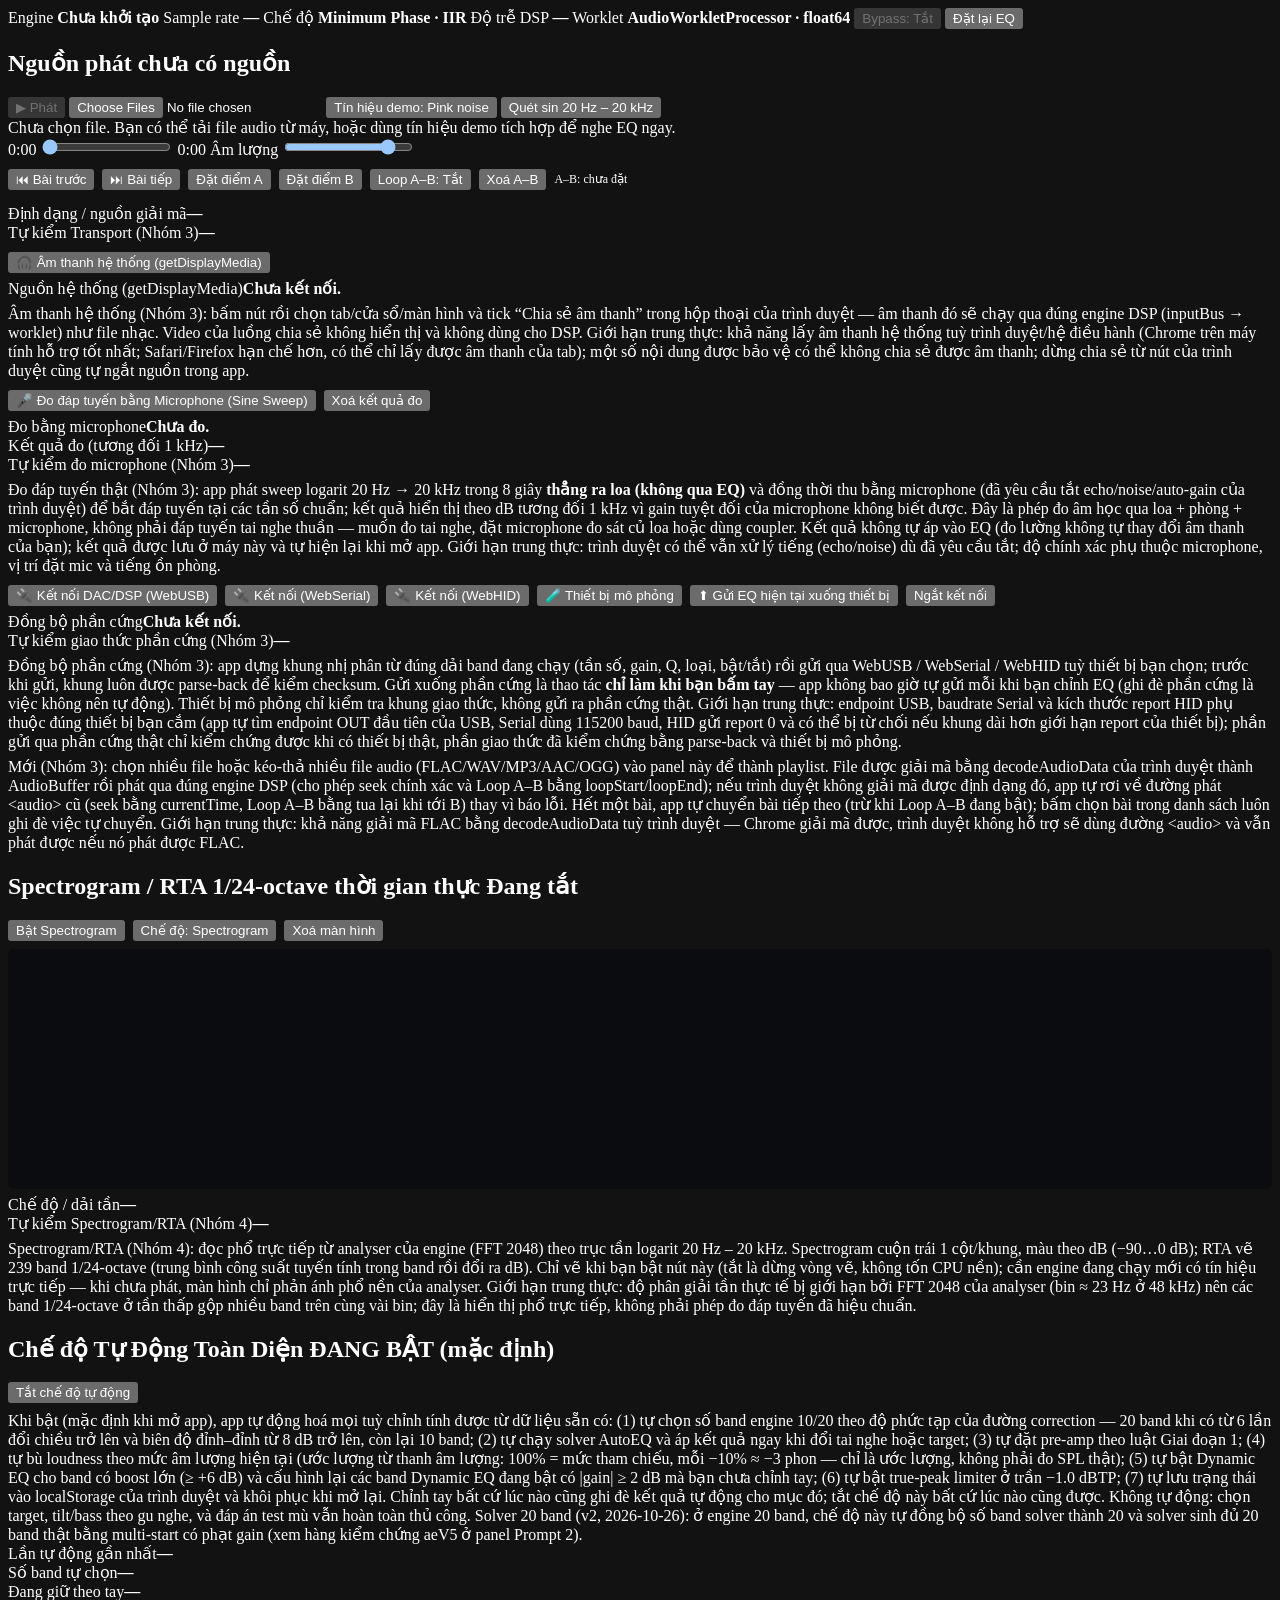
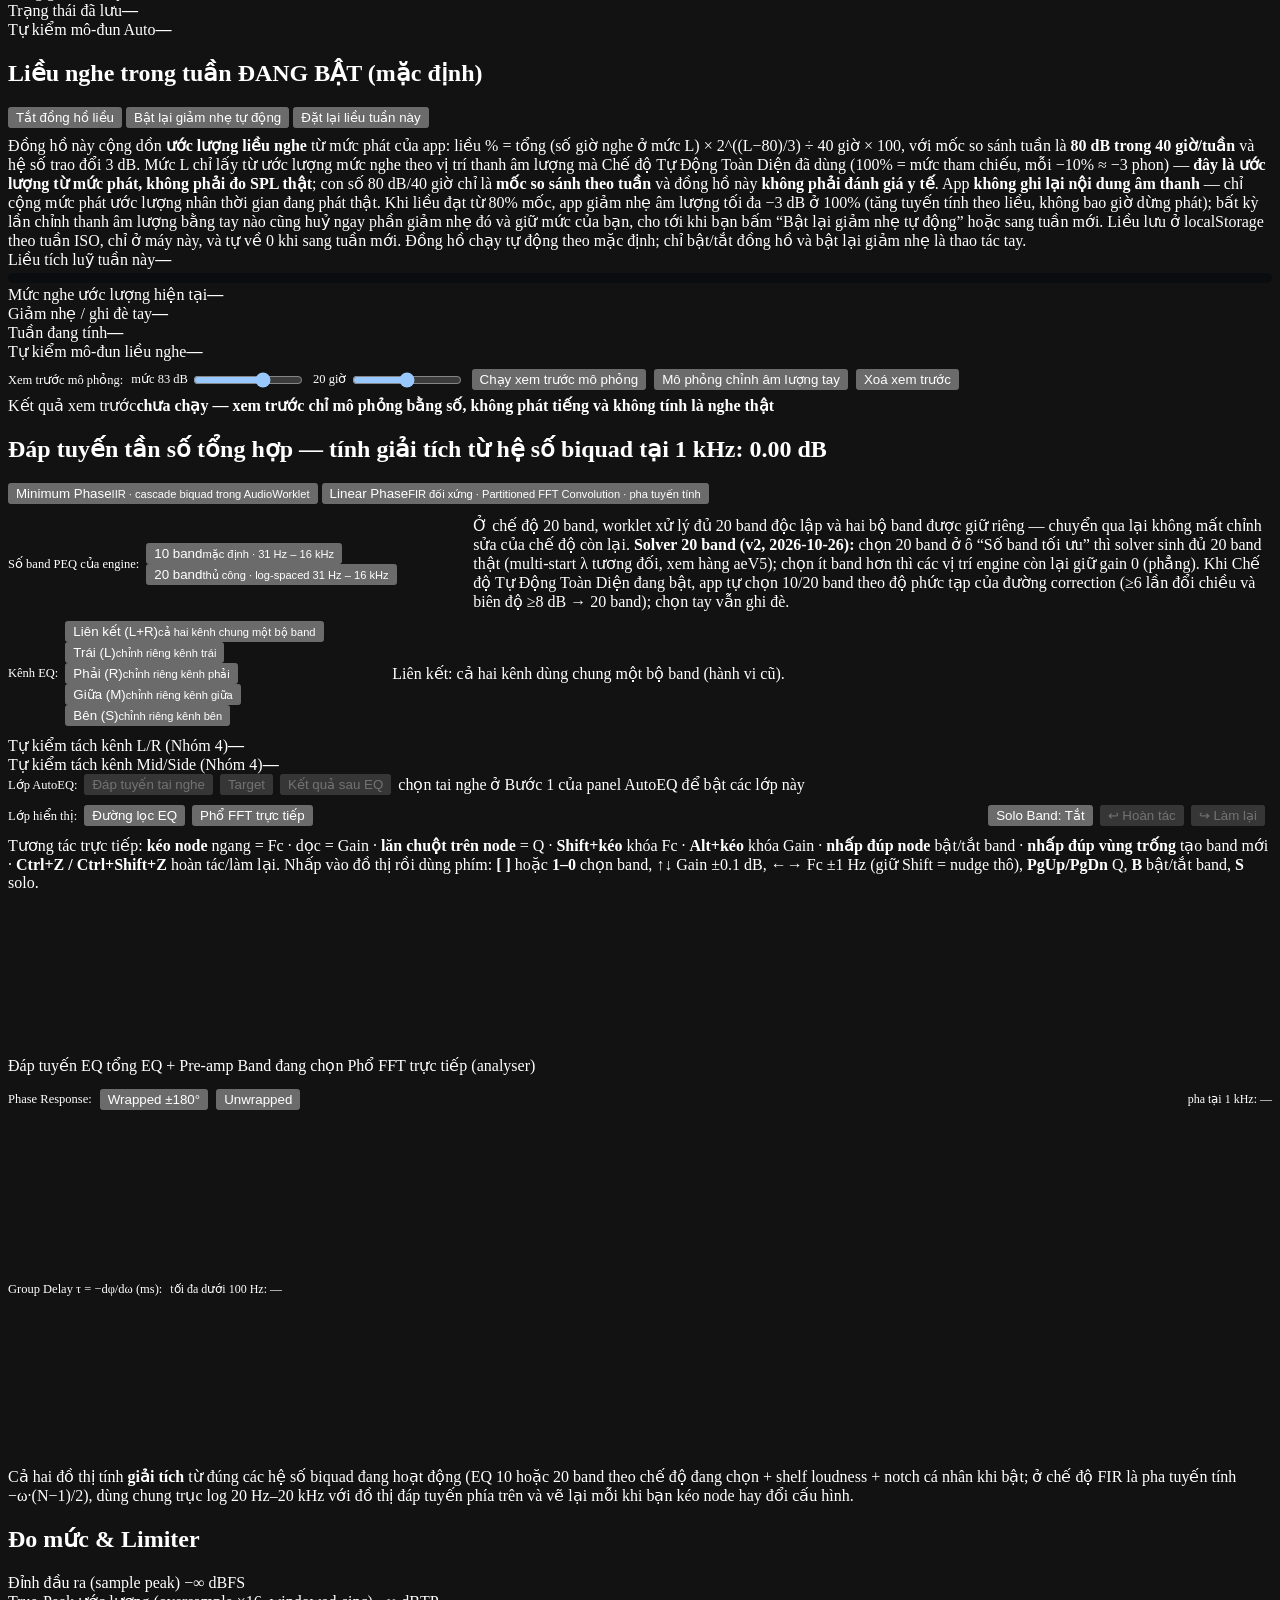
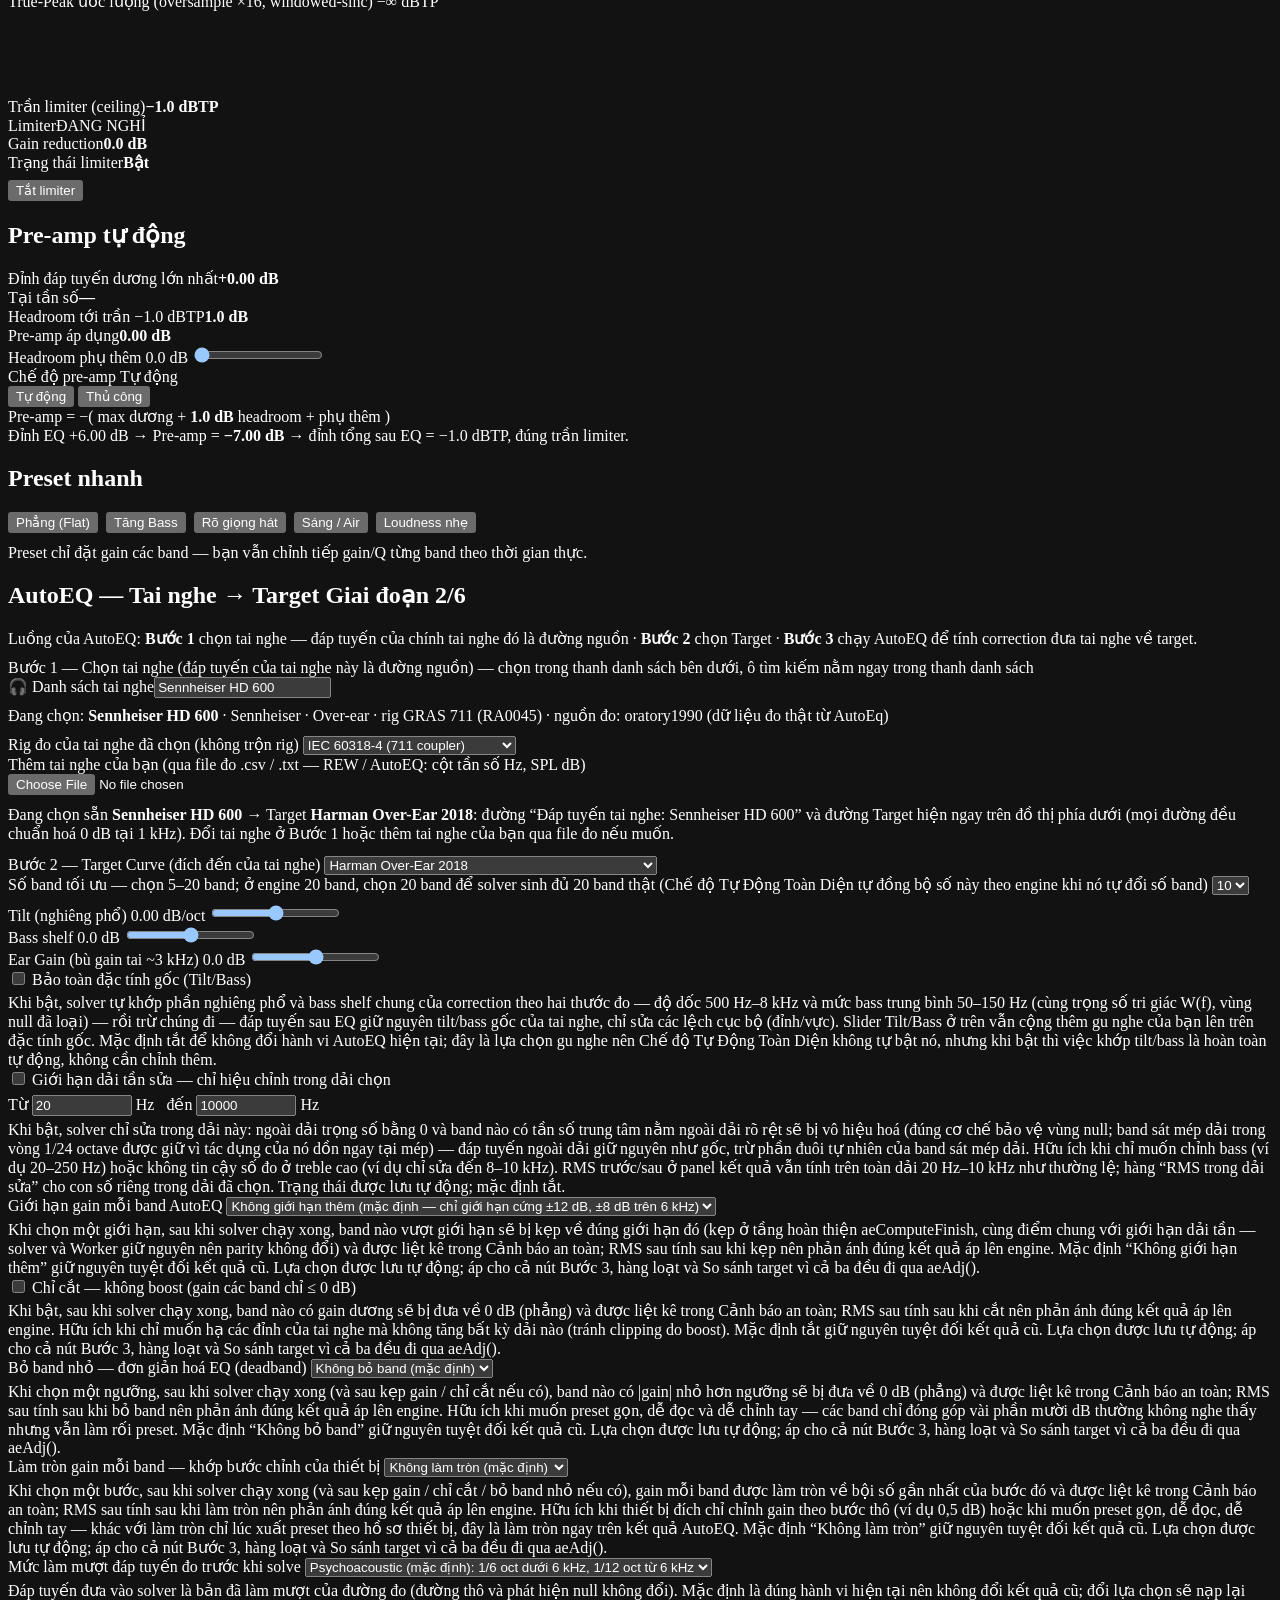
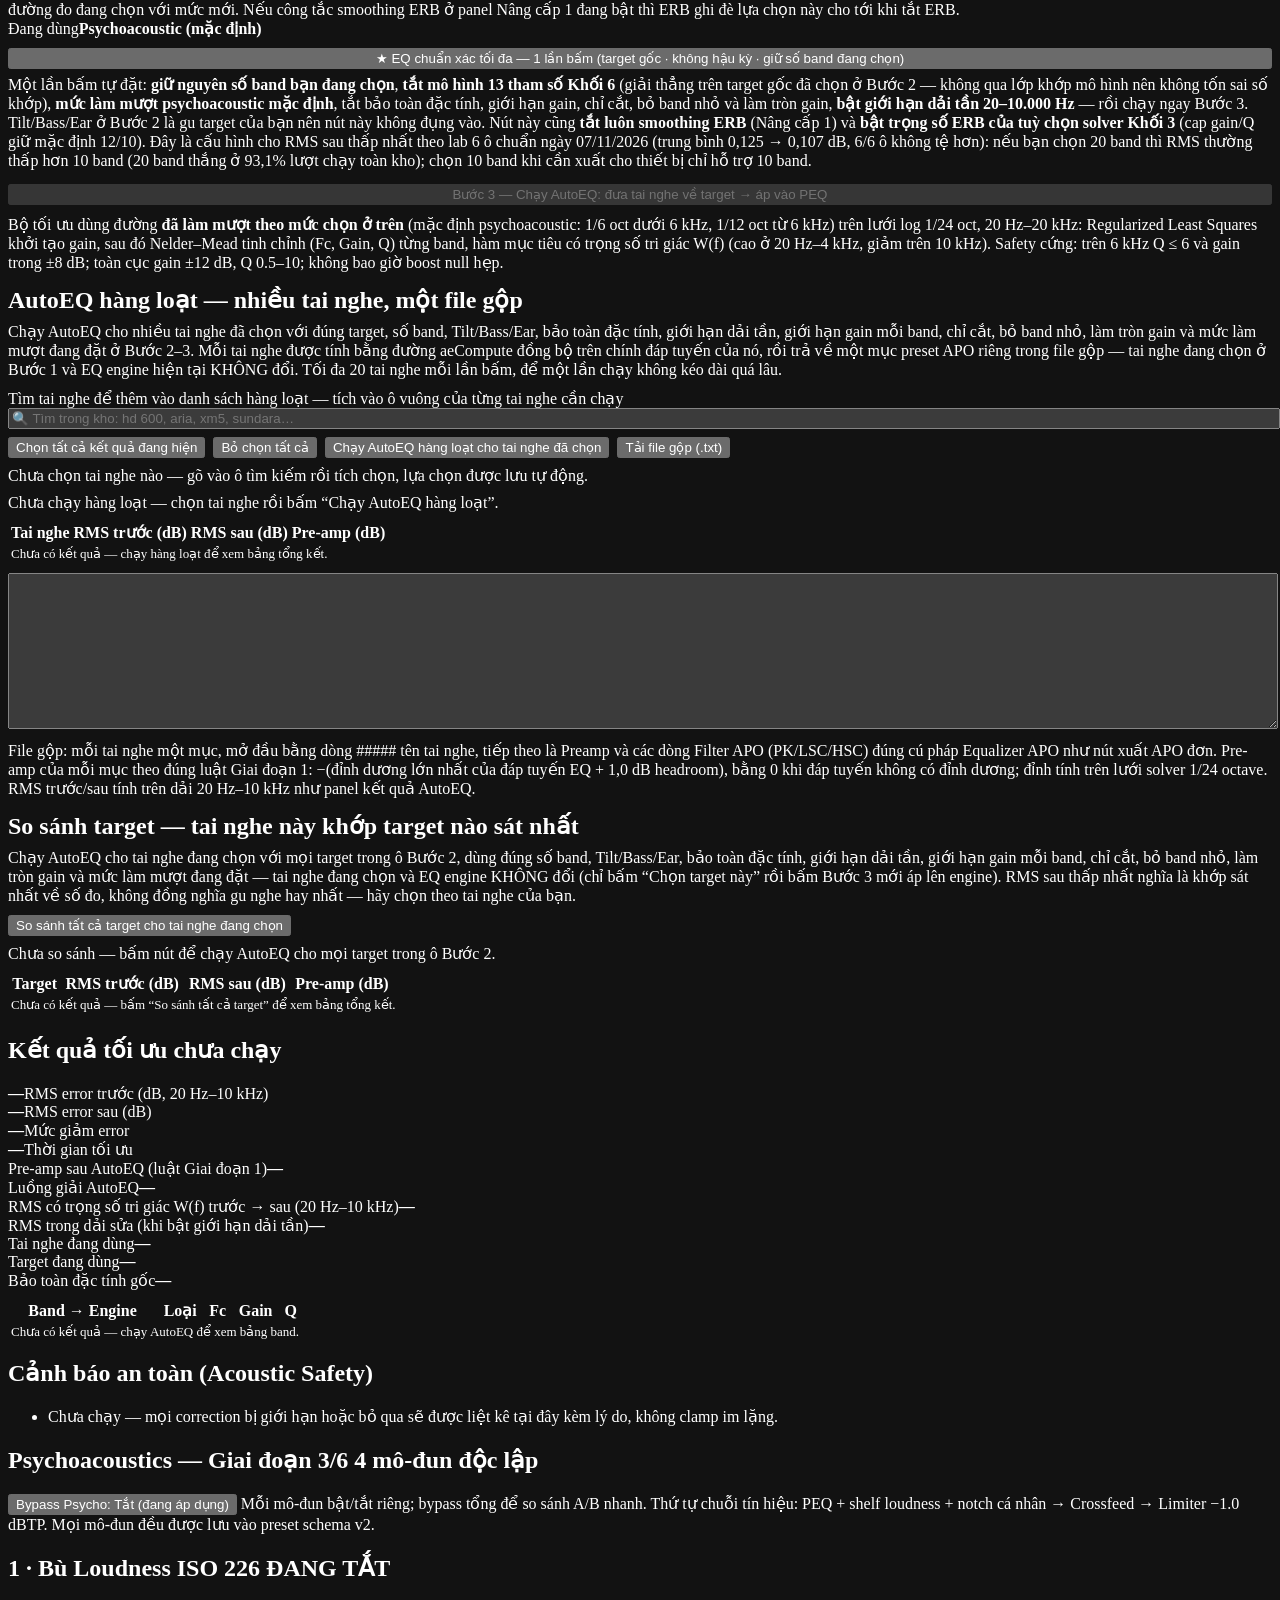
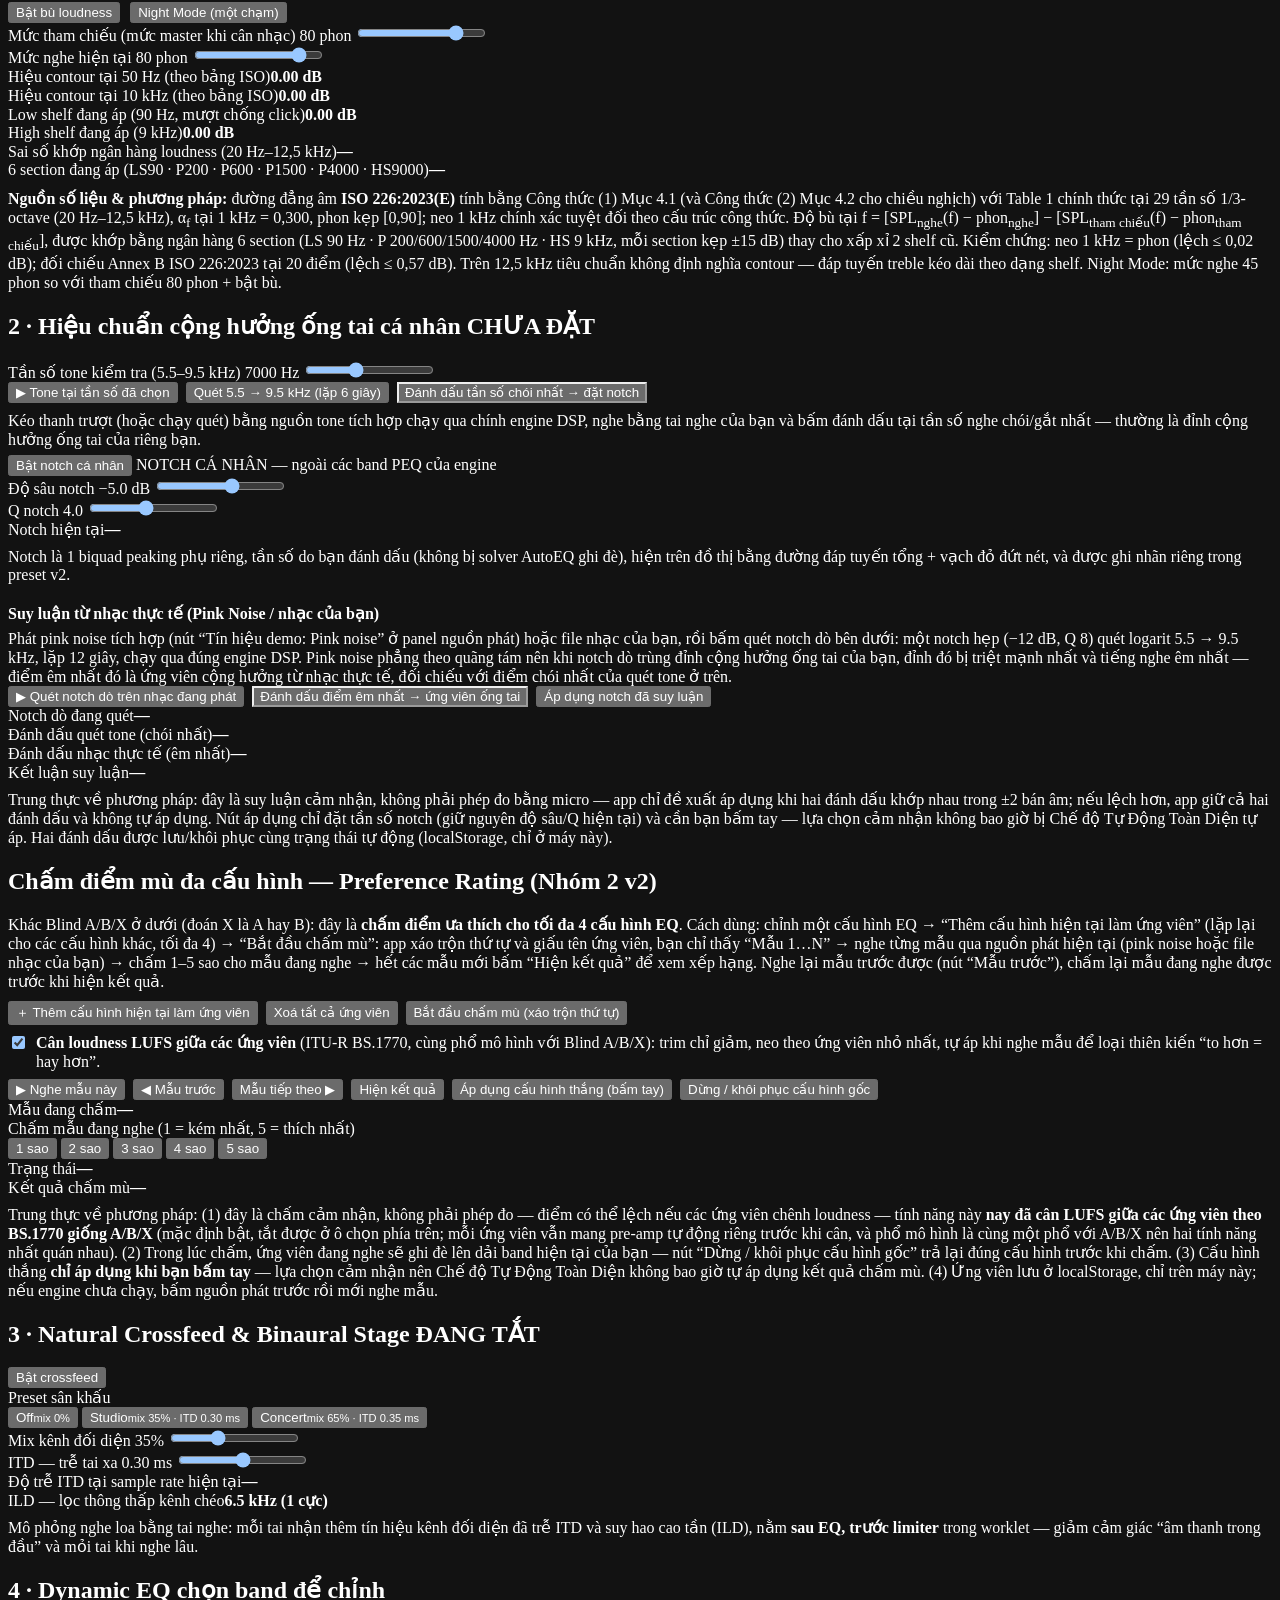
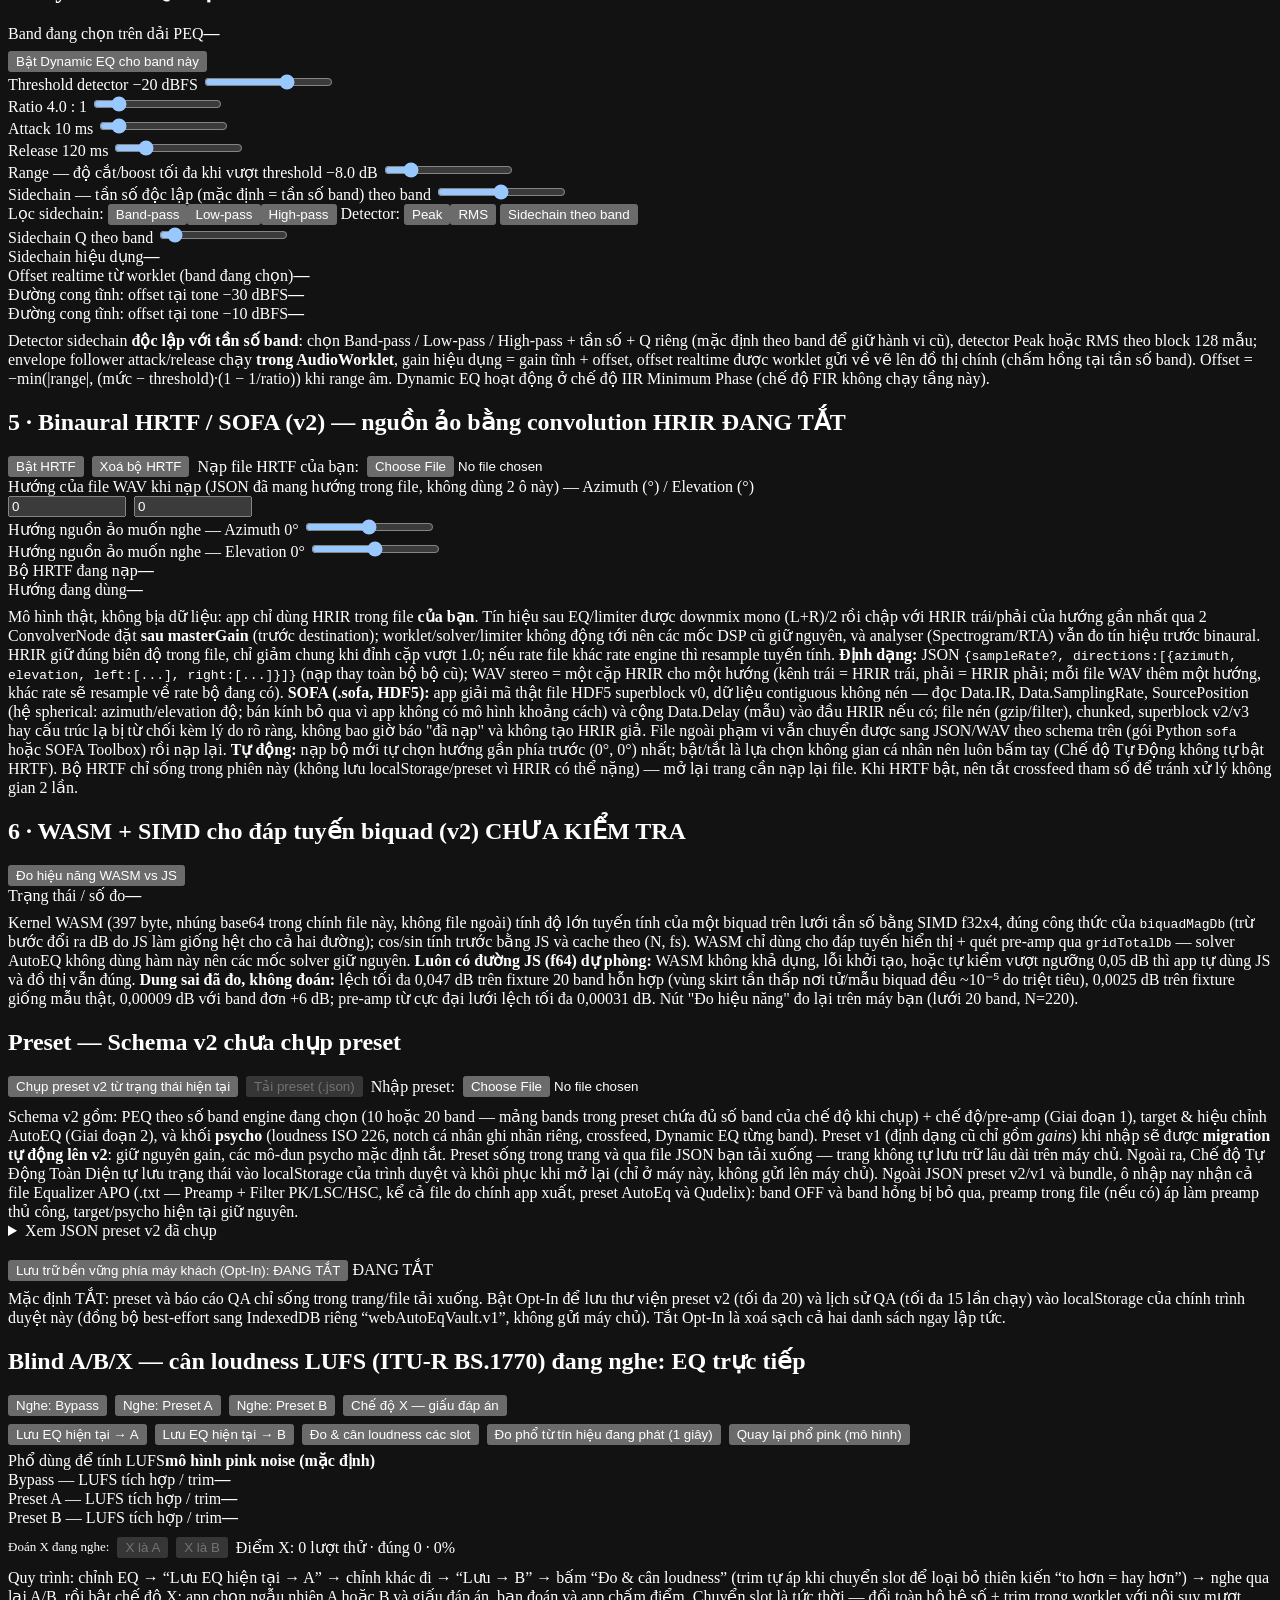
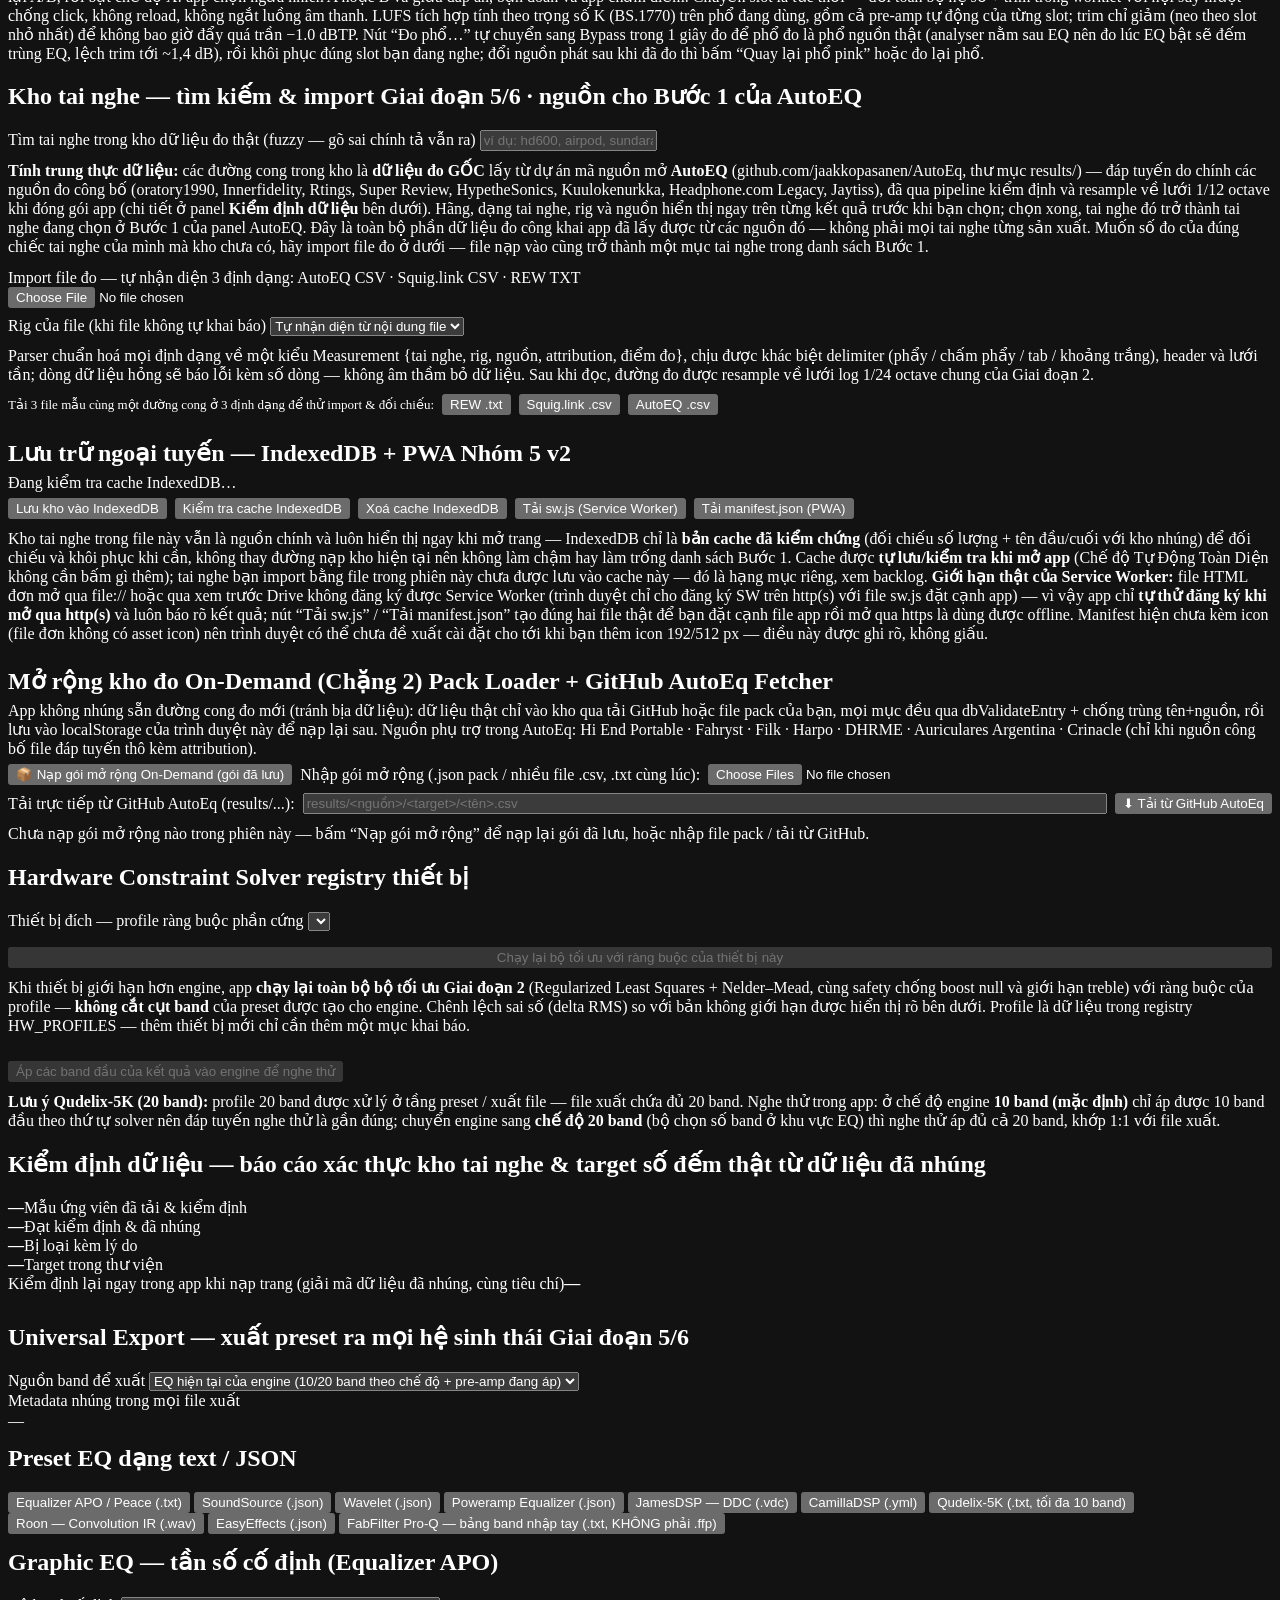
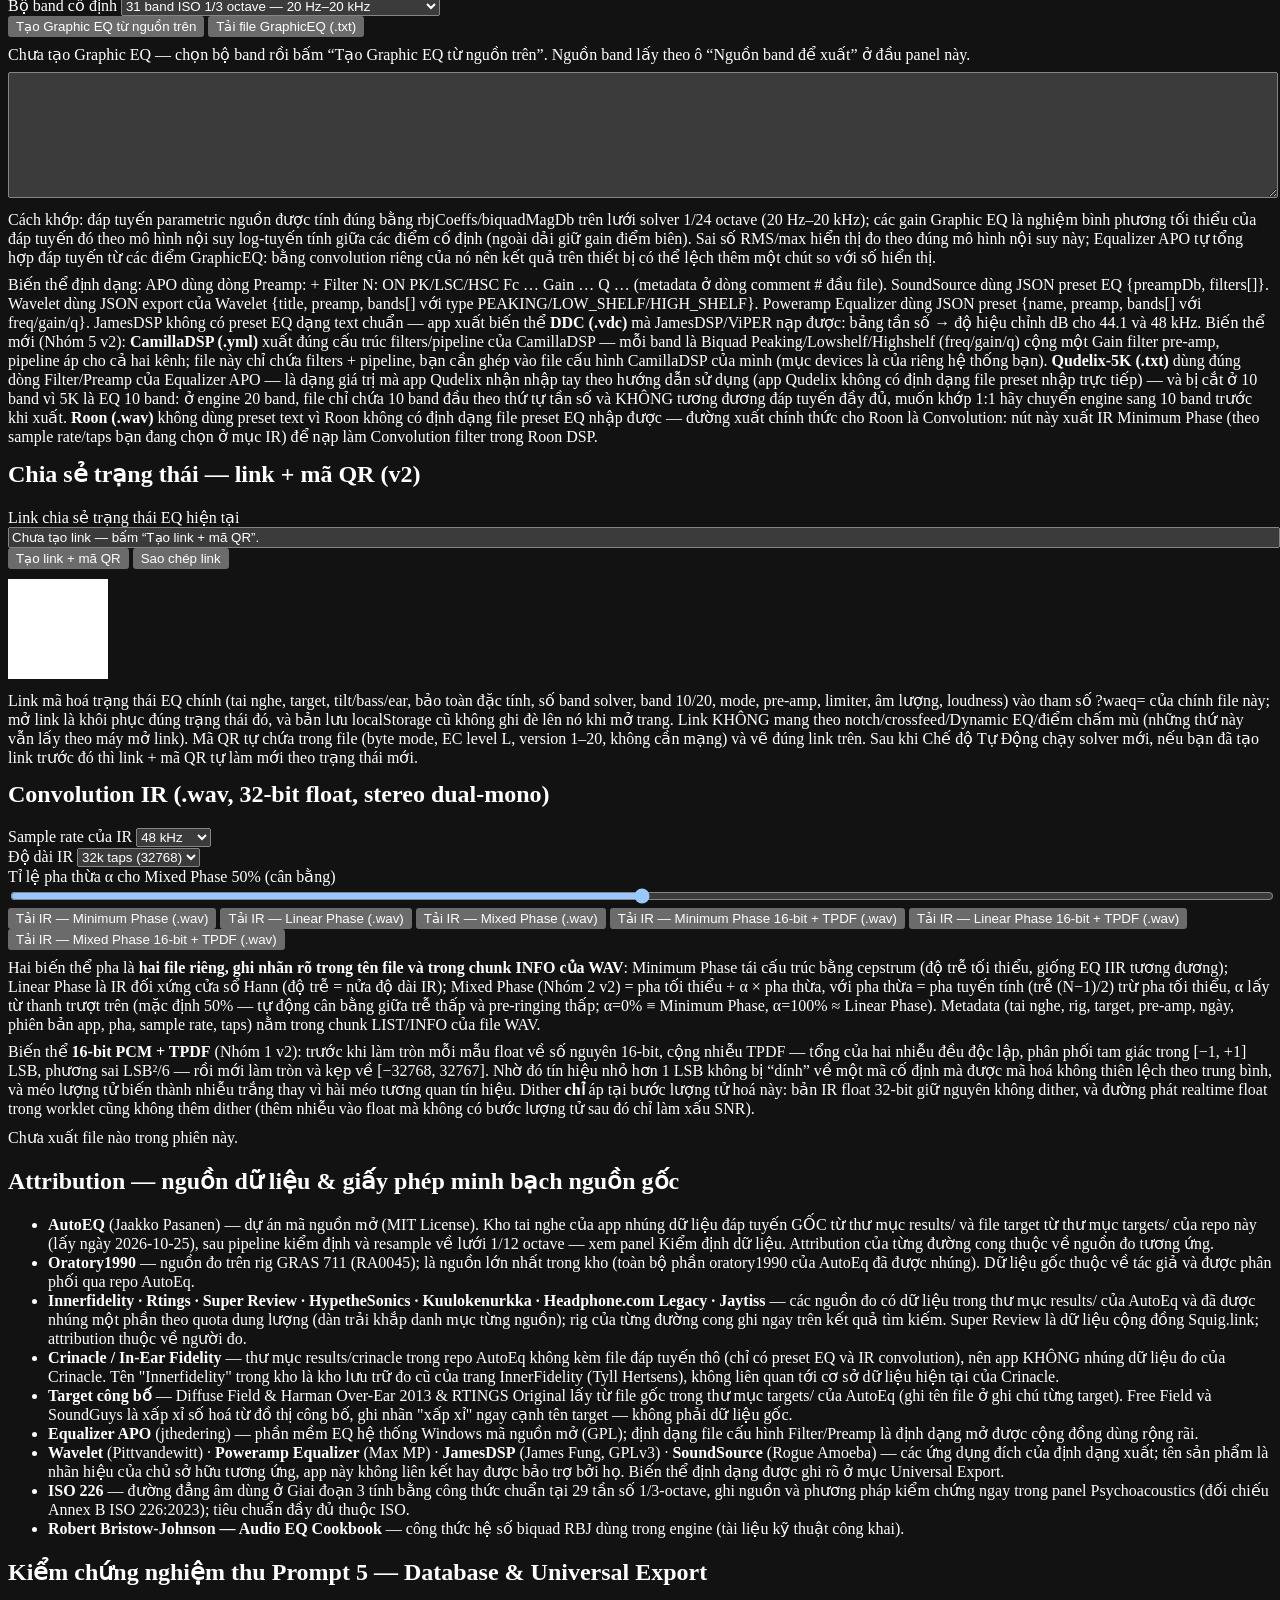
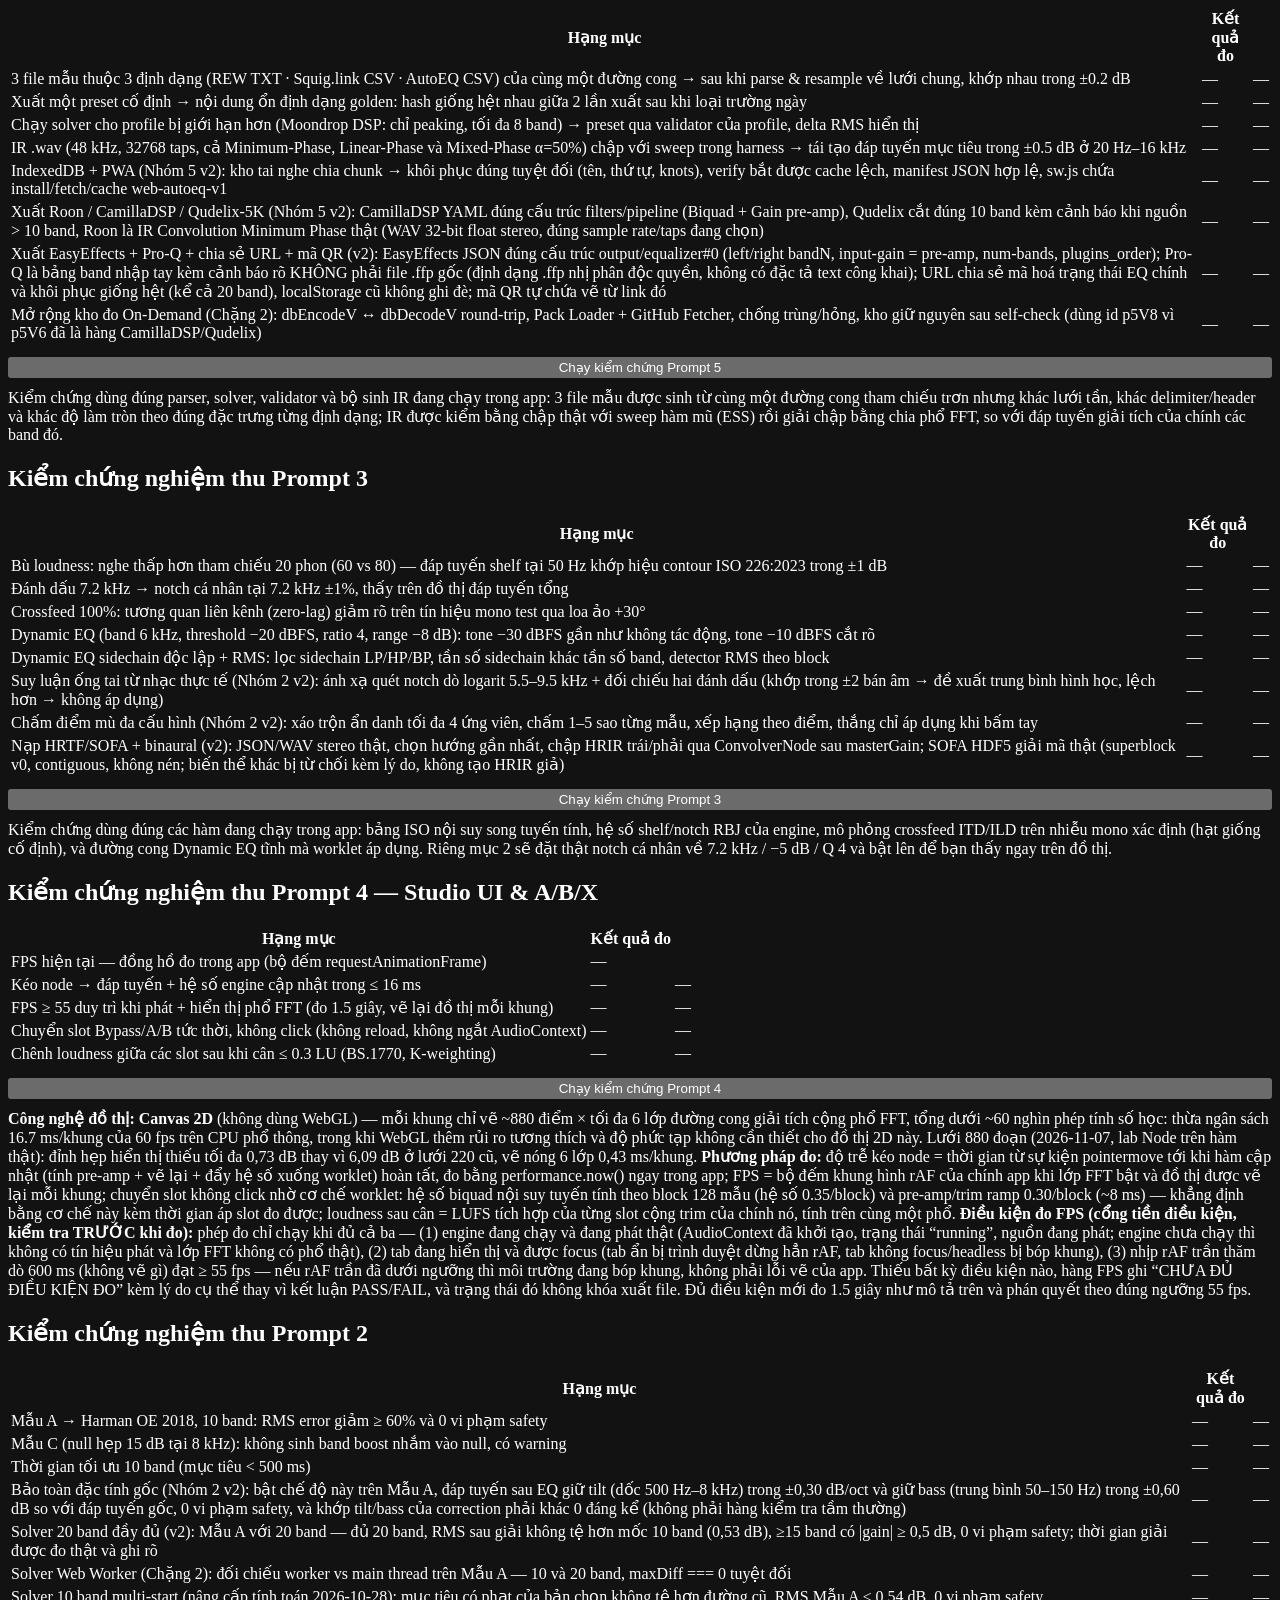
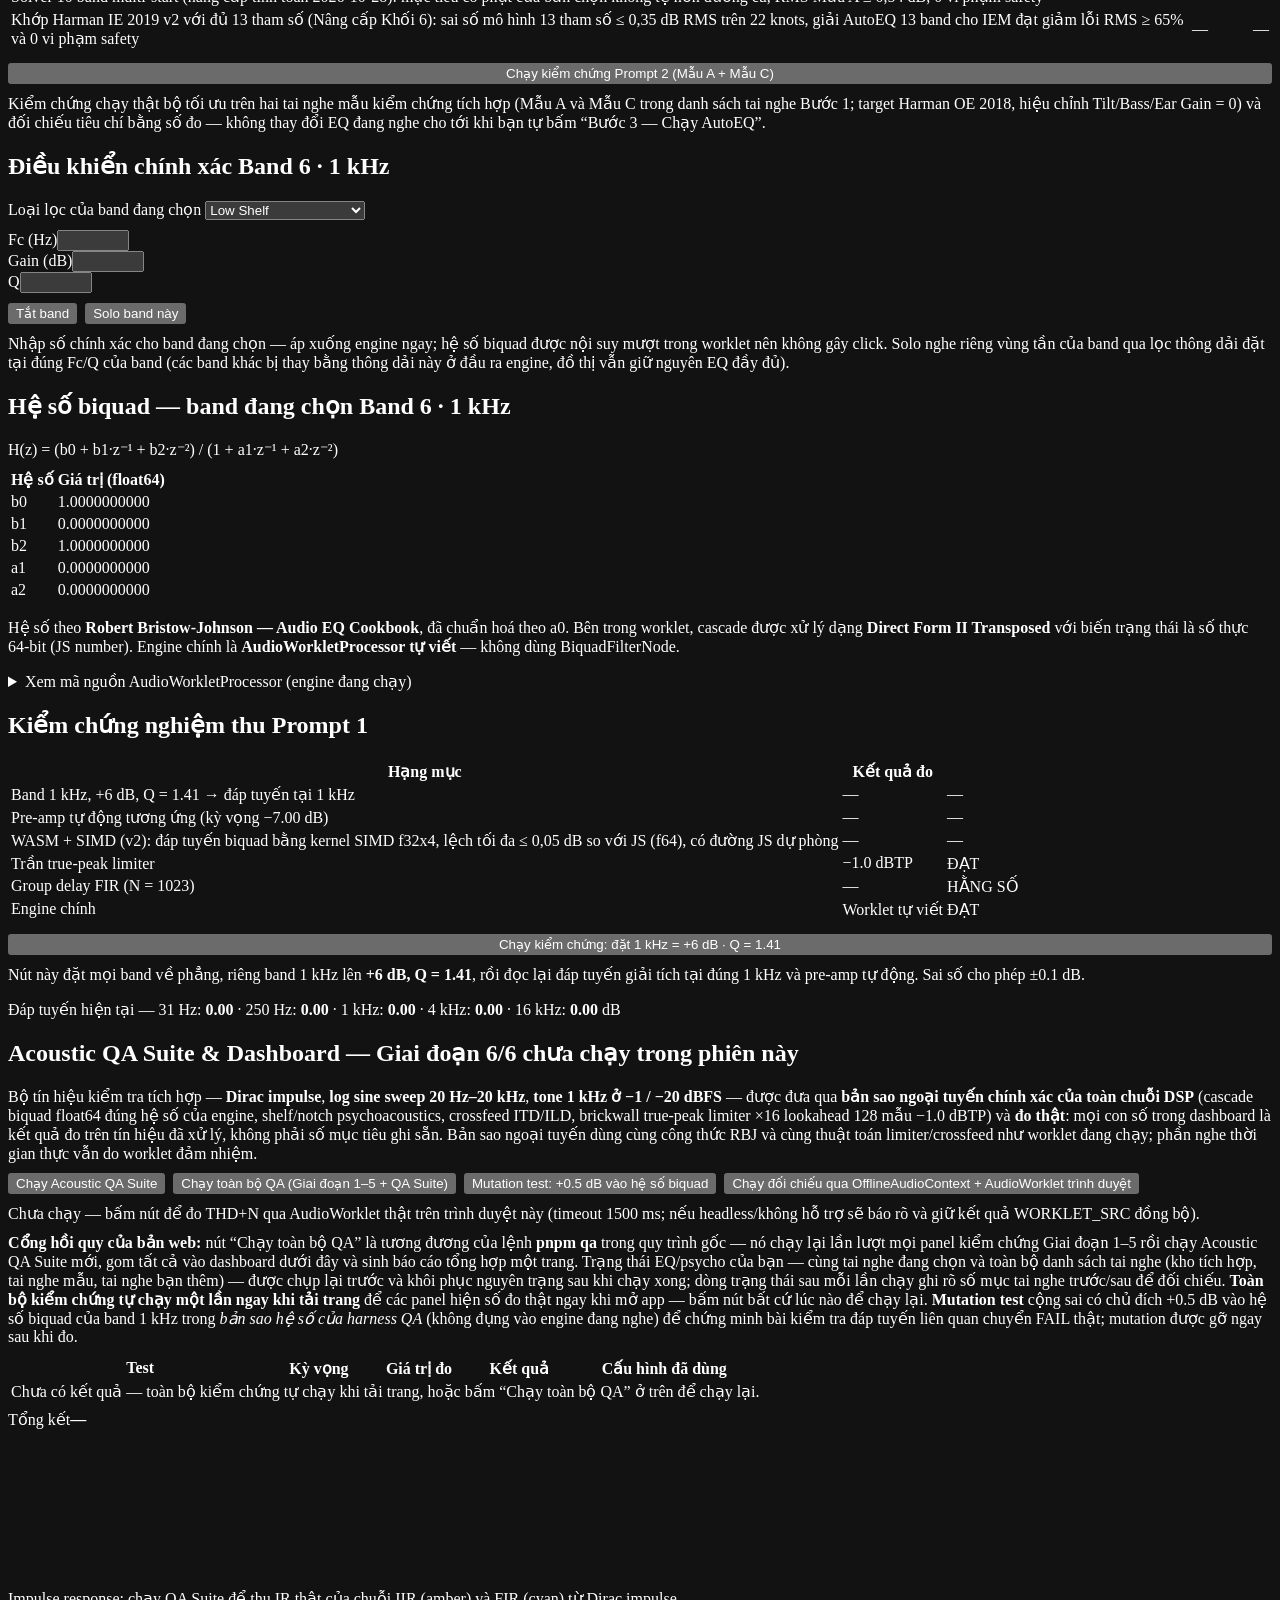
==== commit 4e2afded: "Push Web AutoEQ - DSP Core (multifile) code" ====
--- a/index.html
+++ b/index.html
@@ -1,4 +1,6 @@
 <!doctype html>
+<!-- Web AutoEQ - ban da file (tach tu ban 1 file 2026-11-24). Mo index.html trong thu muc nay, giu nguyen cau truc thu muc. -->
+
 <html lang="vi">
   <head>
     <meta charset="utf-8" />
@@ -6,10 +8,7 @@
     <meta name="color-scheme" content="dark" />
     <link rel="icon" href="data:," />
     <title>Web AutoEQ — DSP Core</title>
-    <link rel="preconnect" href="https://fonts.googleapis.com" />
-    <link rel="preconnect" href="https://fonts.gstatic.com" crossorigin />
-    <link href="https://fonts.googleapis.com/css2?family=IBM+Plex+Mono:wght@400;500;600&family=IBM+Plex+Sans:wght@400;500;600;700&display=swap" rel="stylesheet" media="print" onload="this.media='all'" />
-  <link rel="stylesheet" href="styles/main.css">
+    <link rel="stylesheet" href="css/app.css" />
   </head>
   <body>
     <div class="wrap">
@@ -1200,17 +1199,17 @@
       <p class="note" style="margin-top:16px">Web AutoEQ — đã hoàn thành cả 6/6 giai đoạn: DSP Core · AutoEQ &amp; Target Curve · Psychoacoustics · Studio UI 60fps &amp; Blind A/B/X · Database &amp; Universal Export · QA Suite &amp; tổng hợp cuối. Backlog v2: 26/26 mục đã hoàn thành sau Chặng 3 (lộ trình ghi 25 — danh sách thực tế có 26 mục vì mục WASM+SIMD được thêm sau; mục 5 nay có cả kernel SIMD f32 đáp tuyến và nhân f64 cascade bit-accurate).</p>
     </div>
 
-<script src="src/01-dsp-core.js"></script>
-
-<script src="src/02-dsp-ui.js"></script>
-<script src="src/03-autoeq-solver.js"></script>
-<script src="src/04-psychoacoustics.js"></script>
-<script src="src/05-studio-abx.js"></script>
-<script src="data/headphone-db.js"></script>
-<script src="src/06-database-export.js"></script>
-<script src="src/07-qa-share.js"></script>
-<script src="src/08-qa-suite.js"></script>
-<script src="src/09-full-auto-dose.js"></script>
+<script src="js/01-engine.js"></script>
+
+<script src="js/02-ui-core.js"></script>
+<script src="js/03-solver.js"></script>
+<script src="js/04-psychoacoustics.js"></script>
+<script src="js/05-studio-ui.js"></script>
+<script src="js/06-data-db.js"></script>
+<script src="js/07-database.js"></script>
+<script src="js/08-qa.js"></script>
+
+<script src="js/09-auto.js"></script>
 <!-- ======= Chặng 4: Quick EQ Bar 1 chạm + Smart Auto-Pilot v2 (khối tự chứa, không xoá id nào) ======= -->
 <div class="panel" id="quickEqHub" style="margin-top:14px">
   <h2>EQ nhanh 1 chạm — Quick EQ Bar <span class="r">Chặng 4 · Smart Auto-Pilot v2</span></h2>
@@ -1224,23 +1223,23 @@
   </div>
   <p class="note" id="uxPilotStatus" style="margin:8px 0 0">Smart Auto-Pilot v2: 12 tự động hoá — số band, solver, pre-amp, loudness, Dynamic EQ, limiter, khôi phục trạng thái, chọn target, guard group-delay, chọn crossfeed, phong cách âm thanh, xuất APO 1 chạm. Bấm một phong cách là EQ chạy ngay (khi Chế độ Tự Động đang bật).</p>
 </div>
-<link rel="stylesheet" href="styles/ux-compact.css">
-<script src="src/10-smart-autopilot.js"></script>
-
-<script src="src/upgrades/01-mic-erb.js"></script>
-
-<script src="src/upgrades/02-personal-target.js"></script>
-
-<script src="src/upgrades/03-rig-weighted.js"></script>
-
-<script src="src/upgrades/04-decramped-biquad.js"></script>
-
-<script src="src/upgrades/05-iso226-2023.js"></script>
-<script src="src/upgrades/06-harman-13param.js"></script>
-<link rel="stylesheet" href="styles/graph-dock.css">
-<script src="src/ui/01-graph-dock.js"></script>
-<script src="src/ui/02-max-accuracy.js"></script>
-<script src="src/ui/03-compat-shims.js"></script>
-<script src="src/ui/04-aeopt-queue.js"></script>
+
+<script src="js/10-autopilot.js"></script>
+
+<script src="js/11-upgrades.js"></script>
+
+
+
+
+
+
+
+
+
+
+<script src="js/12-dock-layout.js"></script>
+<script src="js/13-eq-max.js"></script>
+
+
 </body>
 </html>
